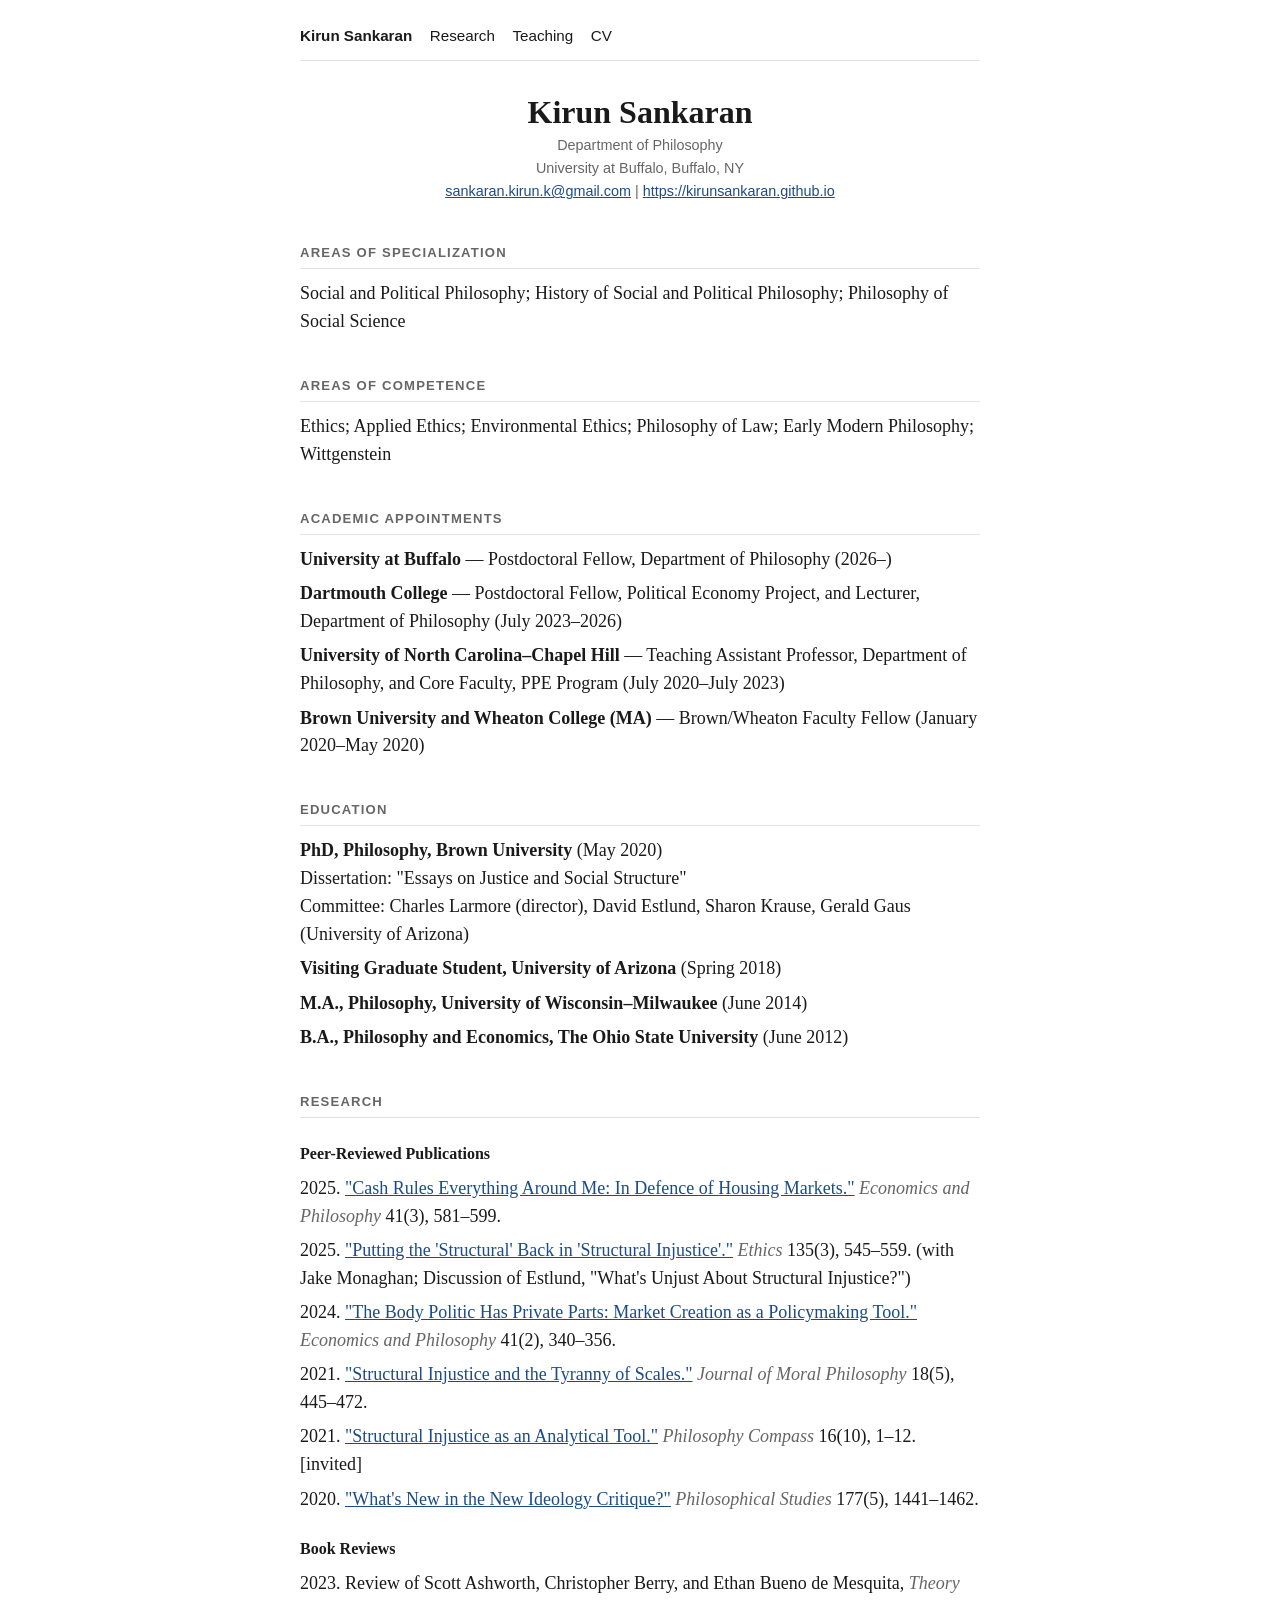
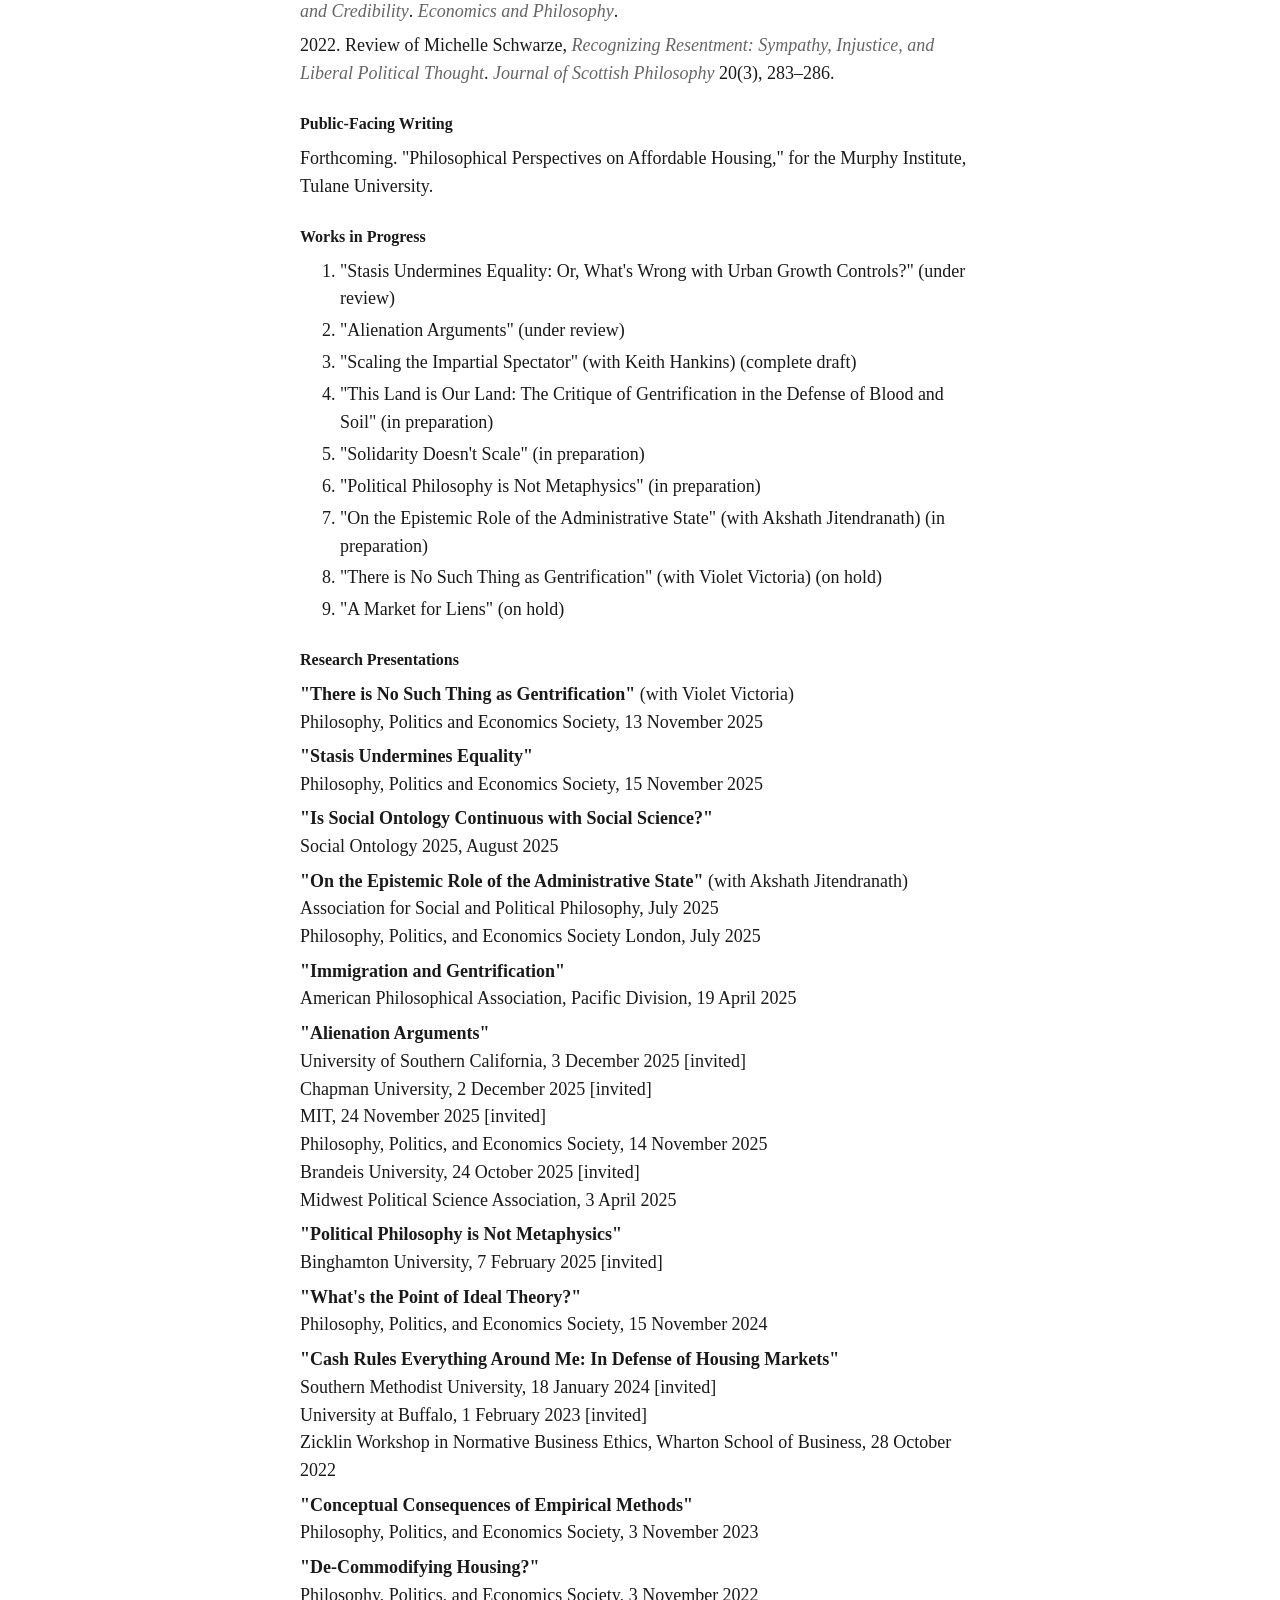
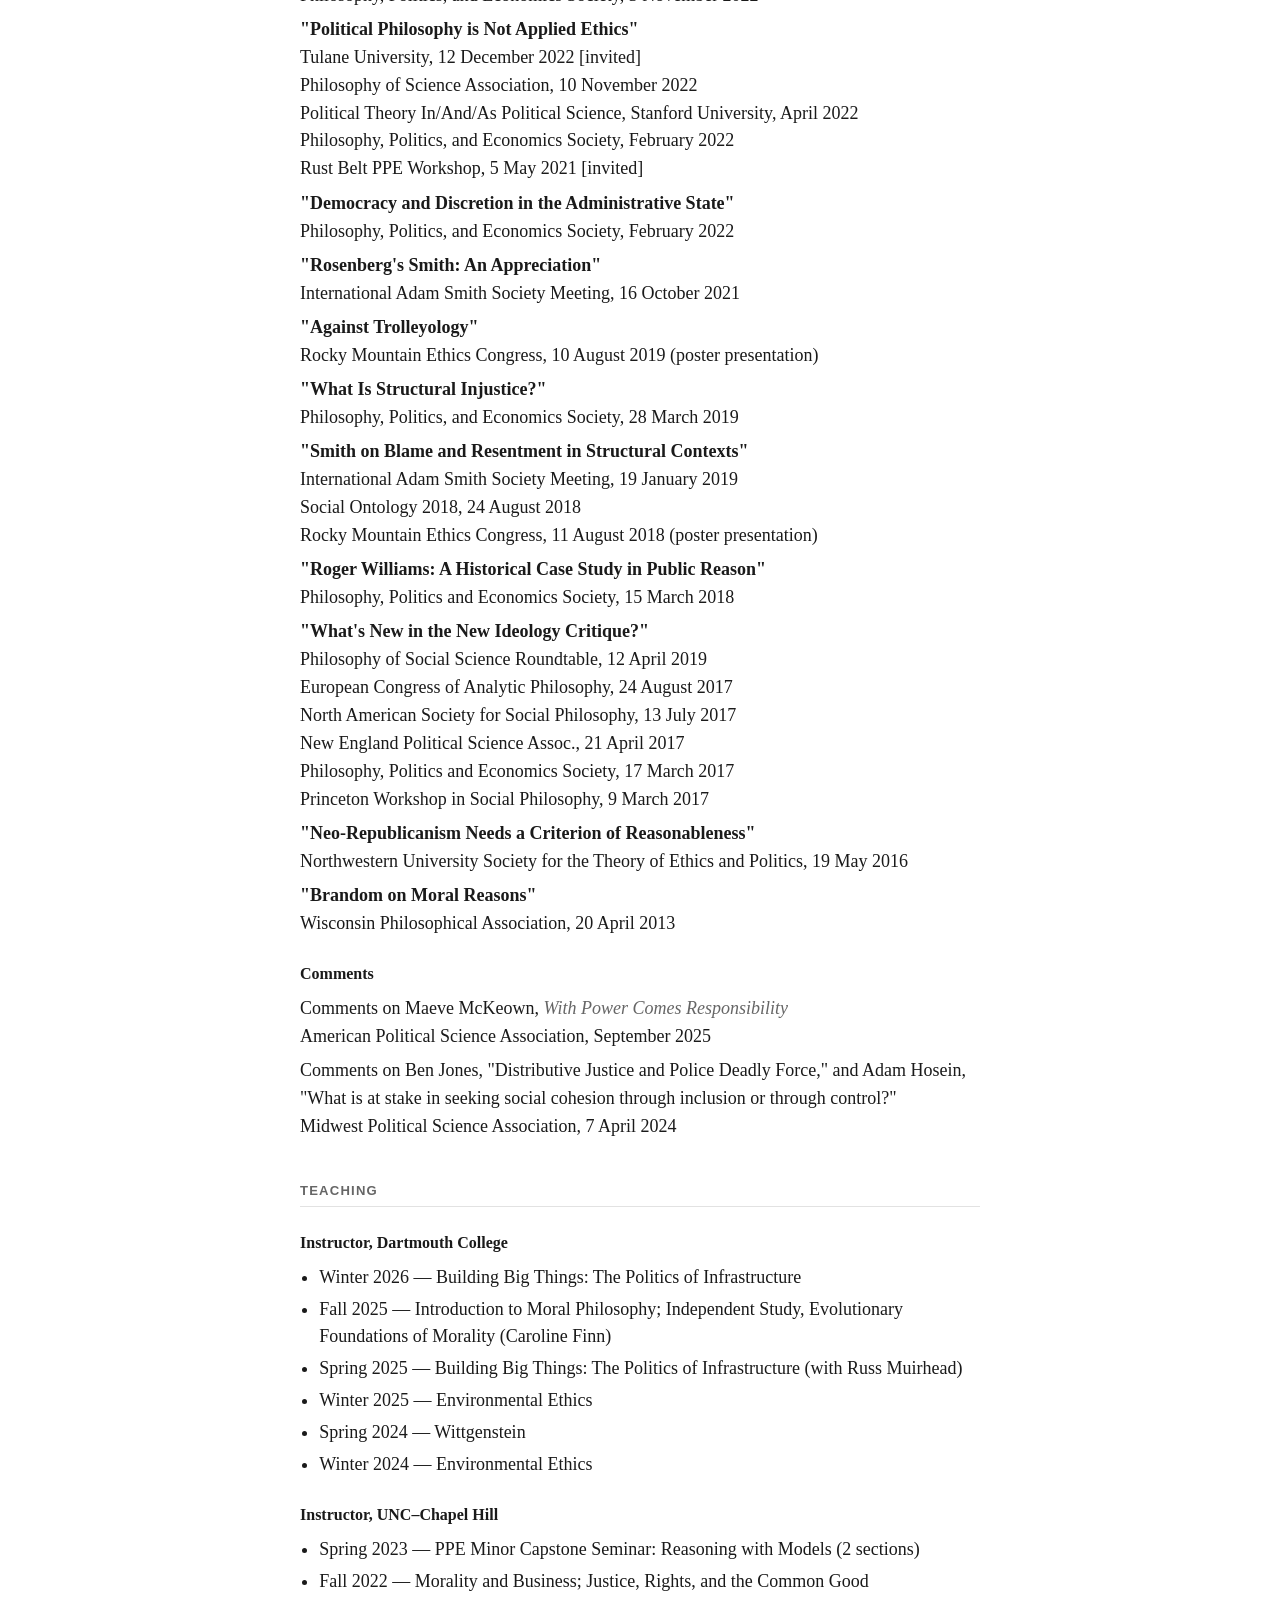
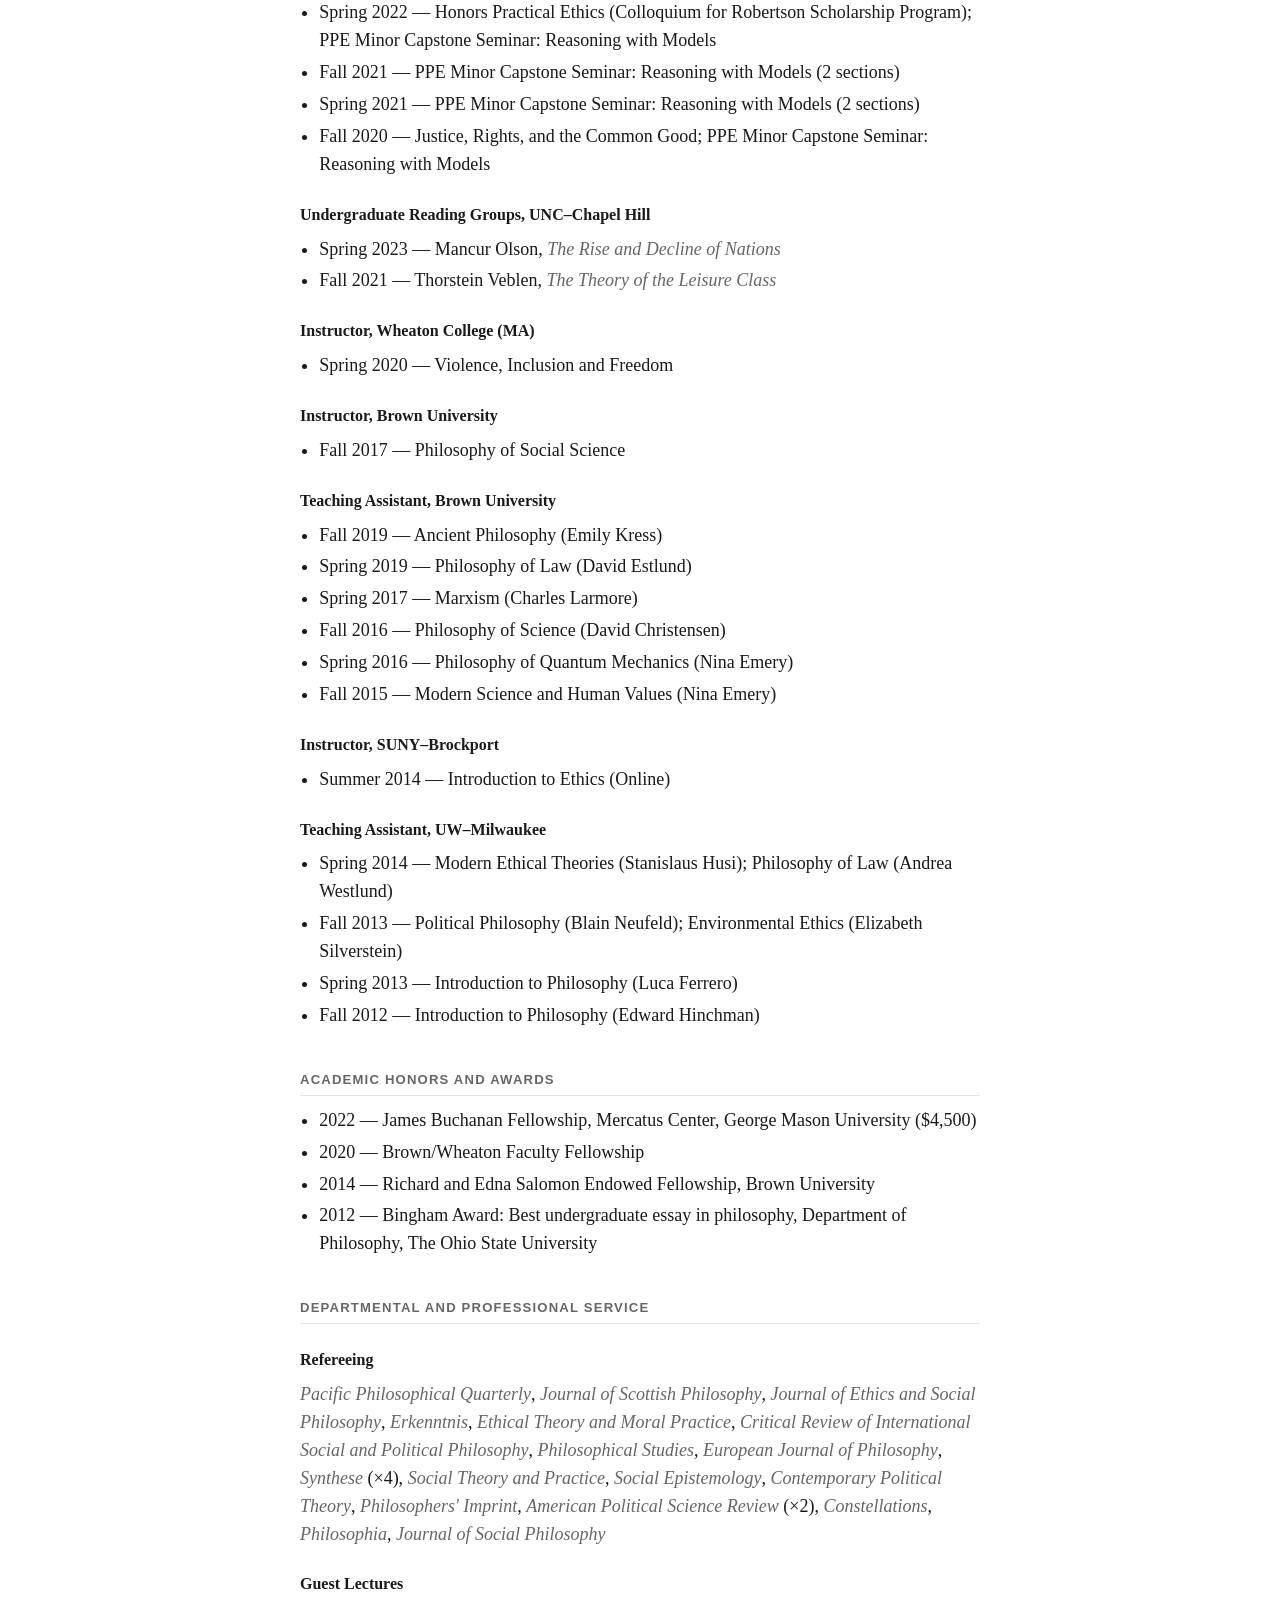
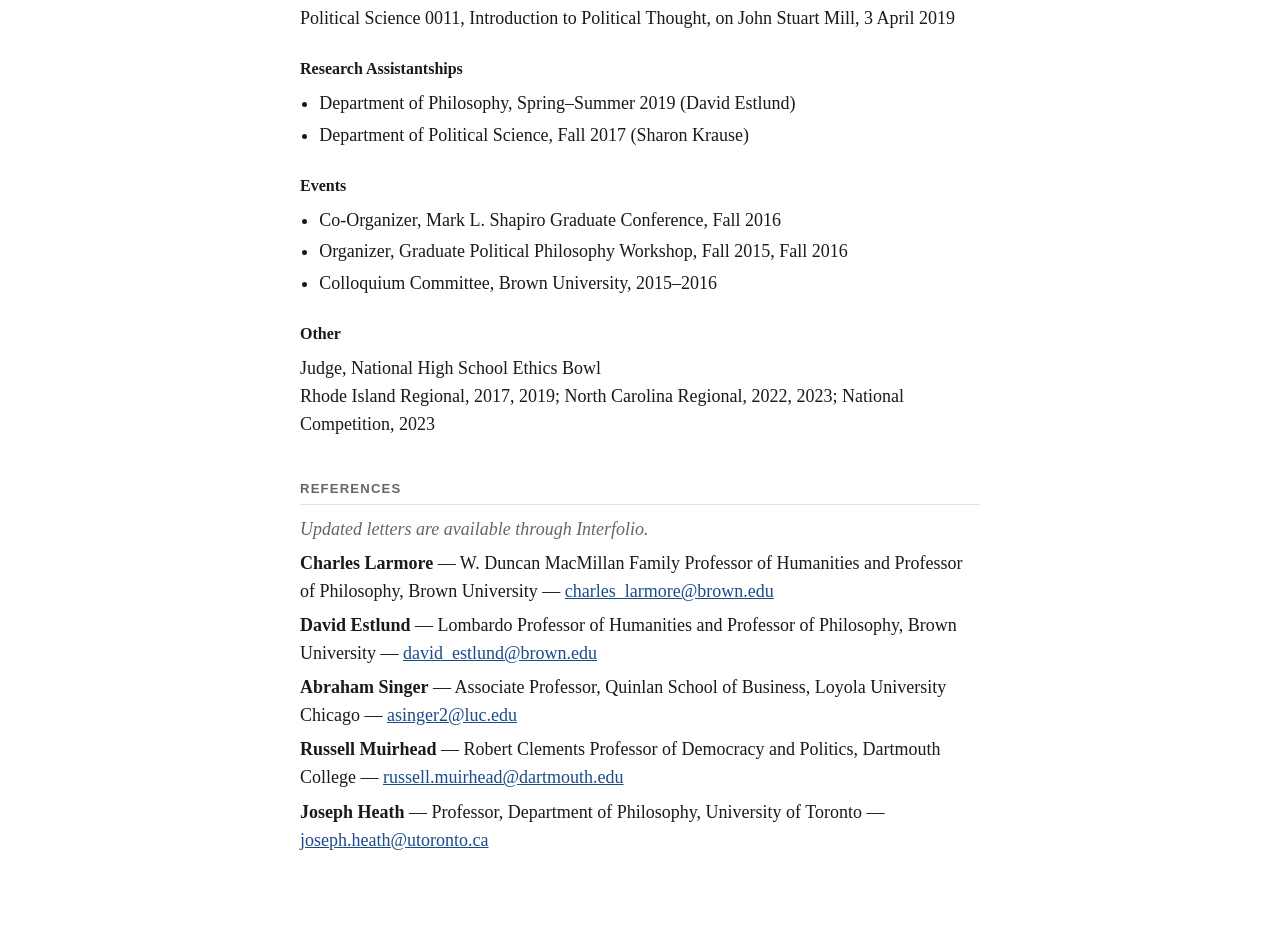
==== cv.html @ a8194369 "Publish site 2026-08-14 21:29" ====
<!DOCTYPE html>
<html xmlns="http://www.w3.org/1999/xhtml">
<head>
  <meta charset="utf-8" />
  <meta name="generator" content="pandoc 3.10" />
  <meta name="viewport" content="width=device-width, initial-scale=1.0, user-scalable=yes" />
  <title>Kirun Sankaran — CV</title>
  <style>
    /* Default styles provided by pandoc.
    ** See https://pandoc.org/MANUAL.html#variables-for-html for config info.
    */
    span.smallcaps{font-variant: small-caps;}
    div.columns{display: flex; gap: 1.5em;}
    div.column{flex: auto;}
    @media screen {
    div.columns{gap: min(4vw, 1.5em);}
    div.column{overflow-x: auto;}
    }
    div.hanging-indent{margin-left: 1.5em; text-indent: -1.5em;}
    /* The extra [class] is a hack that increases specificity enough to
       override a similar rule in reveal.js */
    ul.task-list[class]{list-style: none;}
    ul.task-list li input[type="checkbox"] {
      font-size: inherit;
      width: 0.8em;
      margin: 0 0.8em 0.2em -1.6em;
      vertical-align: middle;
    }
    .display.math{display: block; text-align: center; margin: 0.5rem auto;}
  </style>
  <link rel="stylesheet" href="style.css" />
  <link rel="stylesheet" href="cv.css" />
</head>
<body>
<nav class="site"><a class="home" href="/">Kirun Sankaran</a><a href="/research.html">Research</a><a href="/teaching.html">Teaching</a><a href="/cv.html">CV</a></nav>
<h1 id="kirun-sankaran">Kirun Sankaran</h1>
<p>Department of Philosophy<br />
University at Buffalo, Buffalo, NY<br />
<a
href="mailto:sankaran.kirun.k@gmail.com">sankaran.kirun.k@gmail.com</a>
| <a
href="https://kirunsankaran.github.io">https://kirunsankaran.github.io</a></p>
<h2 id="areas-of-specialization">Areas of Specialization</h2>
<p>Social and Political Philosophy; History of Social and Political
Philosophy; Philosophy of Social Science</p>
<h2 id="areas-of-competence">Areas of Competence</h2>
<p>Ethics; Applied Ethics; Environmental Ethics; Philosophy of Law;
Early Modern Philosophy; Wittgenstein</p>
<h2 id="academic-appointments">Academic Appointments</h2>
<p><strong>University at Buffalo</strong> — Postdoctoral Fellow,
Department of Philosophy (2026–)</p>
<p><strong>Dartmouth College</strong> — Postdoctoral Fellow, Political
Economy Project, and Lecturer, Department of Philosophy (July
2023–2026)</p>
<p><strong>University of North Carolina–Chapel Hill</strong> — Teaching
Assistant Professor, Department of Philosophy, and Core Faculty, PPE
Program (July 2020–July 2023)</p>
<p><strong>Brown University and Wheaton College (MA)</strong> —
Brown/Wheaton Faculty Fellow (January 2020–May 2020)</p>
<h2 id="education">Education</h2>
<p><strong>PhD, Philosophy, Brown University</strong> (May 2020)<br />
Dissertation: "Essays on Justice and Social Structure"<br />
Committee: Charles Larmore (director), David Estlund, Sharon Krause,
Gerald Gaus (University of Arizona)</p>
<p><strong>Visiting Graduate Student, University of Arizona</strong>
(Spring 2018)</p>
<p><strong>M.A., Philosophy, University of Wisconsin–Milwaukee</strong>
(June 2014)</p>
<p><strong>B.A., Philosophy and Economics, The Ohio State
University</strong> (June 2012)</p>
<h2 id="research">Research</h2>
<h3 id="peer-reviewed-publications">Peer-Reviewed Publications</h3>
<p>2025. <a href="https://doi.org/10.1017/S0266267125000057">"Cash Rules
Everything Around Me: In Defence of Housing Markets."</a> <em>Economics
and Philosophy</em> 41(3), 581–599.</p>
<p>2025. <a href="https://doi.org/10.1086/733917">"Putting the
'Structural' Back in 'Structural Injustice'."</a> <em>Ethics</em>
135(3), 545–559. (with Jake Monaghan; Discussion of Estlund, "What's
Unjust About Structural Injustice?")</p>
<p>2024. <a href="https://doi.org/10.1017/S0266267124000282">"The Body
Politic Has Private Parts: Market Creation as a Policymaking Tool."</a>
<em>Economics and Philosophy</em> 41(2), 340–356.</p>
<p>2021. <a href="https://doi.org/10.1163/17455243-20213383">"Structural
Injustice and the Tyranny of Scales."</a> <em>Journal of Moral
Philosophy</em> 18(5), 445–472.</p>
<p>2021. <a href="https://doi.org/10.1111/phc3.12780">"Structural
Injustice as an Analytical Tool."</a> <em>Philosophy Compass</em>
16(10), 1–12. [invited]</p>
<p>2020. <a href="https://doi.org/10.1007/s11098-019-01261-9">"What's
New in the New Ideology Critique?"</a> <em>Philosophical Studies</em>
177(5), 1441–1462.</p>
<h3 id="book-reviews">Book Reviews</h3>
<p>2023. Review of Scott Ashworth, Christopher Berry, and Ethan Bueno de
Mesquita, <em>Theory and Credibility</em>. <em>Economics and
Philosophy</em>.</p>
<p>2022. Review of Michelle Schwarze, <em>Recognizing Resentment:
Sympathy, Injustice, and Liberal Political Thought</em>. <em>Journal of
Scottish Philosophy</em> 20(3), 283–286.</p>
<h3 id="public-facing-writing">Public-Facing Writing</h3>
<p>Forthcoming. "Philosophical Perspectives on Affordable Housing," for
the Murphy Institute, Tulane University.</p>
<h3 id="works-in-progress">Works in Progress</h3>
<ol type="1">
<li>"Stasis Undermines Equality: Or, What's Wrong with Urban Growth
Controls?" (under review)</li>
<li>"Alienation Arguments" (under review)</li>
<li>"Scaling the Impartial Spectator" (with Keith Hankins) (complete
draft)</li>
<li>"This Land is Our Land: The Critique of Gentrification in the
Defense of Blood and Soil" (in preparation)</li>
<li>"Solidarity Doesn't Scale" (in preparation)</li>
<li>"Political Philosophy is Not Metaphysics" (in preparation)</li>
<li>"On the Epistemic Role of the Administrative State" (with Akshath
Jitendranath) (in preparation)</li>
<li>"There is No Such Thing as Gentrification" (with Violet Victoria)
(on hold)</li>
<li>"A Market for Liens" (on hold)</li>
</ol>
<h3 id="research-presentations">Research Presentations</h3>
<p><strong>"There is No Such Thing as Gentrification"</strong> (with
Violet Victoria)<br />
Philosophy, Politics and Economics Society, 13 November 2025</p>
<p><strong>"Stasis Undermines Equality"</strong><br />
Philosophy, Politics and Economics Society, 15 November 2025</p>
<p><strong>"Is Social Ontology Continuous with Social
Science?"</strong><br />
Social Ontology 2025, August 2025</p>
<p><strong>"On the Epistemic Role of the Administrative State"</strong>
(with Akshath Jitendranath)<br />
Association for Social and Political Philosophy, July 2025<br />
Philosophy, Politics, and Economics Society London, July 2025</p>
<p><strong>"Immigration and Gentrification"</strong><br />
American Philosophical Association, Pacific Division, 19 April 2025</p>
<p><strong>"Alienation Arguments"</strong><br />
University of Southern California, 3 December 2025 [invited]<br />
Chapman University, 2 December 2025 [invited]<br />
MIT, 24 November 2025 [invited]<br />
Philosophy, Politics, and Economics Society, 14 November 2025<br />
Brandeis University, 24 October 2025 [invited]<br />
Midwest Political Science Association, 3 April 2025</p>
<p><strong>"Political Philosophy is Not Metaphysics"</strong><br />
Binghamton University, 7 February 2025 [invited]</p>
<p><strong>"What's the Point of Ideal Theory?"</strong><br />
Philosophy, Politics, and Economics Society, 15 November 2024</p>
<p><strong>"Cash Rules Everything Around Me: In Defense of Housing
Markets"</strong><br />
Southern Methodist University, 18 January 2024 [invited]<br />
University at Buffalo, 1 February 2023 [invited]<br />
Zicklin Workshop in Normative Business Ethics, Wharton School of
Business, 28 October 2022</p>
<p><strong>"Conceptual Consequences of Empirical Methods"</strong><br />
Philosophy, Politics, and Economics Society, 3 November 2023</p>
<p><strong>"De-Commodifying Housing?"</strong><br />
Philosophy, Politics, and Economics Society, 3 November 2022</p>
<p><strong>"Political Philosophy is Not Applied Ethics"</strong><br />
Tulane University, 12 December 2022 [invited]<br />
Philosophy of Science Association, 10 November 2022<br />
Political Theory In/And/As Political Science, Stanford University, April
2022<br />
Philosophy, Politics, and Economics Society, February 2022<br />
Rust Belt PPE Workshop, 5 May 2021 [invited]</p>
<p><strong>"Democracy and Discretion in the Administrative
State"</strong><br />
Philosophy, Politics, and Economics Society, February 2022</p>
<p><strong>"Rosenberg's Smith: An Appreciation"</strong><br />
International Adam Smith Society Meeting, 16 October 2021</p>
<p><strong>"Against Trolleyology"</strong><br />
Rocky Mountain Ethics Congress, 10 August 2019 (poster presentation)</p>
<p><strong>"What Is Structural Injustice?"</strong><br />
Philosophy, Politics, and Economics Society, 28 March 2019</p>
<p><strong>"Smith on Blame and Resentment in Structural
Contexts"</strong><br />
International Adam Smith Society Meeting, 19 January 2019<br />
Social Ontology 2018, 24 August 2018<br />
Rocky Mountain Ethics Congress, 11 August 2018 (poster presentation)</p>
<p><strong>"Roger Williams: A Historical Case Study in Public
Reason"</strong><br />
Philosophy, Politics and Economics Society, 15 March 2018</p>
<p><strong>"What's New in the New Ideology Critique?"</strong><br />
Philosophy of Social Science Roundtable, 12 April 2019<br />
European Congress of Analytic Philosophy, 24 August 2017<br />
North American Society for Social Philosophy, 13 July 2017<br />
New England Political Science Assoc., 21 April 2017<br />
Philosophy, Politics and Economics Society, 17 March 2017<br />
Princeton Workshop in Social Philosophy, 9 March 2017</p>
<p><strong>"Neo-Republicanism Needs a Criterion of
Reasonableness"</strong><br />
Northwestern University Society for the Theory of Ethics and Politics,
19 May 2016</p>
<p><strong>"Brandom on Moral Reasons"</strong><br />
Wisconsin Philosophical Association, 20 April 2013</p>
<h3 id="comments">Comments</h3>
<p>Comments on Maeve McKeown, <em>With Power Comes
Responsibility</em><br />
American Political Science Association, September 2025</p>
<p>Comments on Ben Jones, "Distributive Justice and Police Deadly
Force," and Adam Hosein, "What is at stake in seeking social cohesion
through inclusion or through control?"<br />
Midwest Political Science Association, 7 April 2024</p>
<h2 id="teaching">Teaching</h2>
<h3 id="instructor-dartmouth-college">Instructor, Dartmouth College</h3>
<ul>
<li>Winter 2026 — Building Big Things: The Politics of
Infrastructure</li>
<li>Fall 2025 — Introduction to Moral Philosophy; Independent Study,
Evolutionary Foundations of Morality (Caroline Finn)</li>
<li>Spring 2025 — Building Big Things: The Politics of Infrastructure
(with Russ Muirhead)</li>
<li>Winter 2025 — Environmental Ethics</li>
<li>Spring 2024 — Wittgenstein</li>
<li>Winter 2024 — Environmental Ethics</li>
</ul>
<h3 id="instructor-uncchapel-hill">Instructor, UNC–Chapel Hill</h3>
<ul>
<li>Spring 2023 — PPE Minor Capstone Seminar: Reasoning with Models (2
sections)</li>
<li>Fall 2022 — Morality and Business; Justice, Rights, and the Common
Good</li>
<li>Spring 2022 — Honors Practical Ethics (Colloquium for Robertson
Scholarship Program); PPE Minor Capstone Seminar: Reasoning with
Models</li>
<li>Fall 2021 — PPE Minor Capstone Seminar: Reasoning with Models (2
sections)</li>
<li>Spring 2021 — PPE Minor Capstone Seminar: Reasoning with Models (2
sections)</li>
<li>Fall 2020 — Justice, Rights, and the Common Good; PPE Minor Capstone
Seminar: Reasoning with Models</li>
</ul>
<h3 id="undergraduate-reading-groups-uncchapel-hill">Undergraduate
Reading Groups, UNC–Chapel Hill</h3>
<ul>
<li>Spring 2023 — Mancur Olson, <em>The Rise and Decline of
Nations</em></li>
<li>Fall 2021 — Thorstein Veblen, <em>The Theory of the Leisure
Class</em></li>
</ul>
<h3 id="instructor-wheaton-college-ma">Instructor, Wheaton College
(MA)</h3>
<ul>
<li>Spring 2020 — Violence, Inclusion and Freedom</li>
</ul>
<h3 id="instructor-brown-university">Instructor, Brown University</h3>
<ul>
<li>Fall 2017 — Philosophy of Social Science</li>
</ul>
<h3 id="teaching-assistant-brown-university">Teaching Assistant, Brown
University</h3>
<ul>
<li>Fall 2019 — Ancient Philosophy (Emily Kress)</li>
<li>Spring 2019 — Philosophy of Law (David Estlund)</li>
<li>Spring 2017 — Marxism (Charles Larmore)</li>
<li>Fall 2016 — Philosophy of Science (David Christensen)</li>
<li>Spring 2016 — Philosophy of Quantum Mechanics (Nina Emery)</li>
<li>Fall 2015 — Modern Science and Human Values (Nina Emery)</li>
</ul>
<h3 id="instructor-sunybrockport">Instructor, SUNY–Brockport</h3>
<ul>
<li>Summer 2014 — Introduction to Ethics (Online)</li>
</ul>
<h3 id="teaching-assistant-uwmilwaukee">Teaching Assistant,
UW–Milwaukee</h3>
<ul>
<li>Spring 2014 — Modern Ethical Theories (Stanislaus Husi); Philosophy
of Law (Andrea Westlund)</li>
<li>Fall 2013 — Political Philosophy (Blain Neufeld); Environmental
Ethics (Elizabeth Silverstein)</li>
<li>Spring 2013 — Introduction to Philosophy (Luca Ferrero)</li>
<li>Fall 2012 — Introduction to Philosophy (Edward Hinchman)</li>
</ul>
<h2 id="academic-honors-and-awards">Academic Honors and Awards</h2>
<ul>
<li>2022 — James Buchanan Fellowship, Mercatus Center, George Mason
University ($4,500)</li>
<li>2020 — Brown/Wheaton Faculty Fellowship</li>
<li>2014 — Richard and Edna Salomon Endowed Fellowship, Brown
University</li>
<li>2012 — Bingham Award: Best undergraduate essay in philosophy,
Department of Philosophy, The Ohio State University</li>
</ul>
<h2 id="departmental-and-professional-service">Departmental and
Professional Service</h2>
<h3 id="refereeing">Refereeing</h3>
<p><em>Pacific Philosophical Quarterly</em>, <em>Journal of Scottish
Philosophy</em>, <em>Journal of Ethics and Social Philosophy</em>,
<em>Erkenntnis</em>, <em>Ethical Theory and Moral Practice</em>,
<em>Critical Review of International Social and Political
Philosophy</em>, <em>Philosophical Studies</em>, <em>European Journal of
Philosophy</em>, <em>Synthese</em> (×4), <em>Social Theory and
Practice</em>, <em>Social Epistemology</em>, <em>Contemporary Political
Theory</em>, <em>Philosophers' Imprint</em>, <em>American Political
Science Review</em> (×2), <em>Constellations</em>, <em>Philosophia</em>,
<em>Journal of Social Philosophy</em></p>
<h3 id="guest-lectures">Guest Lectures</h3>
<p>Political Science 0011, Introduction to Political Thought, on John
Stuart Mill, 3 April 2019</p>
<h3 id="research-assistantships">Research Assistantships</h3>
<ul>
<li>Department of Philosophy, Spring–Summer 2019 (David Estlund)</li>
<li>Department of Political Science, Fall 2017 (Sharon Krause)</li>
</ul>
<h3 id="events">Events</h3>
<ul>
<li>Co-Organizer, Mark L. Shapiro Graduate Conference, Fall 2016</li>
<li>Organizer, Graduate Political Philosophy Workshop, Fall 2015, Fall
2016</li>
<li>Colloquium Committee, Brown University, 2015–2016</li>
</ul>
<h3 id="other">Other</h3>
<p>Judge, National High School Ethics Bowl<br />
Rhode Island Regional, 2017, 2019; North Carolina Regional, 2022, 2023;
National Competition, 2023</p>
<h2 id="references">References</h2>
<p><em>Updated letters are available through Interfolio.</em></p>
<p><strong>Charles Larmore</strong> — W. Duncan MacMillan Family
Professor of Humanities and Professor of Philosophy, Brown University —
<a
href="mailto:charles_larmore@brown.edu">charles_larmore@brown.edu</a></p>
<p><strong>David Estlund</strong> — Lombardo Professor of Humanities and
Professor of Philosophy, Brown University — <a
href="mailto:david_estlund@brown.edu">david_estlund@brown.edu</a></p>
<p><strong>Abraham Singer</strong> — Associate Professor, Quinlan School
of Business, Loyola University Chicago — <a
href="mailto:asinger2@luc.edu">asinger2@luc.edu</a></p>
<p><strong>Russell Muirhead</strong> — Robert Clements Professor of
Democracy and Politics, Dartmouth College — <a
href="mailto:russell.muirhead@dartmouth.edu">russell.muirhead@dartmouth.edu</a></p>
<p><strong>Joseph Heath</strong> — Professor, Department of Philosophy,
University of Toronto — <a
href="mailto:joseph.heath@utoronto.ca">joseph.heath@utoronto.ca</a></p>
</body>
</html>
---- style.css ----
:root { --ink:#1a1a1a; --muted:#666; --link:#1a4c8b; --rule:#e2e2e2; }
* { box-sizing: border-box; }
body {
  font-family: Georgia, 'Iowan Old Style', 'Palatino Linotype', serif;
  color: var(--ink); line-height: 1.55; font-size: 18px;
  max-width: 720px; margin: 0 auto; padding: 1.5rem 1.25rem 4rem;
  -webkit-text-size-adjust: 100%;
}
nav.site {
  display: flex; flex-wrap: wrap; gap: 1.1rem;
  padding-bottom: .75rem; margin-bottom: 2rem;
  border-bottom: 1px solid var(--rule);
  font-family: -apple-system, Helvetica, Arial, sans-serif; font-size: .95rem;
}
nav.site a { color: var(--ink); text-decoration: none; }
nav.site a:hover { color: var(--link); text-decoration: underline; }
nav.site .home { font-weight: 700; }
a { color: var(--link); }
h1 { font-size: 1.8rem; line-height: 1.2; margin: .2rem 0 1rem; }
h2 { font-size: 1.3rem; margin-top: 2.2rem; border-bottom: 1px solid var(--rule); padding-bottom: .25rem; }
h3 { font-size: 1.08rem; color: var(--muted); margin-top: 1.6rem; }
details { margin: .5rem 0 1rem; }
summary { cursor: pointer; }
summary strong { font-weight: 700; }
details > *:not(summary) { margin-left: 1.1rem; color: #333; }
em { color: var(--muted); }
ul { padding-left: 1.2rem; }
li { margin: .3rem 0; }
hr { border: none; border-top: 1px solid var(--rule); margin: 2rem 0; }
@media (max-width: 480px) { body { font-size: 17px; } }
---- cv.css ----
/* CV page only — layered on top of style.css */

h1 {                     /* name */
  text-align: center;
  font-size: 2rem;
  margin: .4rem 0 .2rem;
}

h1 + p {                 /* the contact block right under the name */
  text-align: center;
  color: var(--muted);
  font-family: -apple-system, Helvetica, Arial, sans-serif;
  font-size: .9rem;
  line-height: 1.6;
  margin: 0 0 2.4rem;
}

h2 {                     /* section headers: understated academic caps */
  font-size: .82rem;
  text-transform: uppercase;
  letter-spacing: .09em;
  color: var(--muted);
  font-family: -apple-system, Helvetica, Arial, sans-serif;
  border-bottom: 1px solid var(--rule);
  padding-bottom: .3rem;
  margin-top: 2.5rem;
}

h3 {                     /* subsection headers, e.g. Peer-Reviewed Publications */
  font-size: 1rem;
  color: var(--ink);
  font-weight: 700;
  margin: 1.5rem 0 .5rem;
}

/* tighter, CV-appropriate rhythm */
p { margin: .4rem 0; }
ol, ul { margin: .4rem 0; }
li { margin: .25rem 0; }

/* hanging indent so publication/entry lines that wrap stay aligned */
h3 + p, ol li, ul li { }
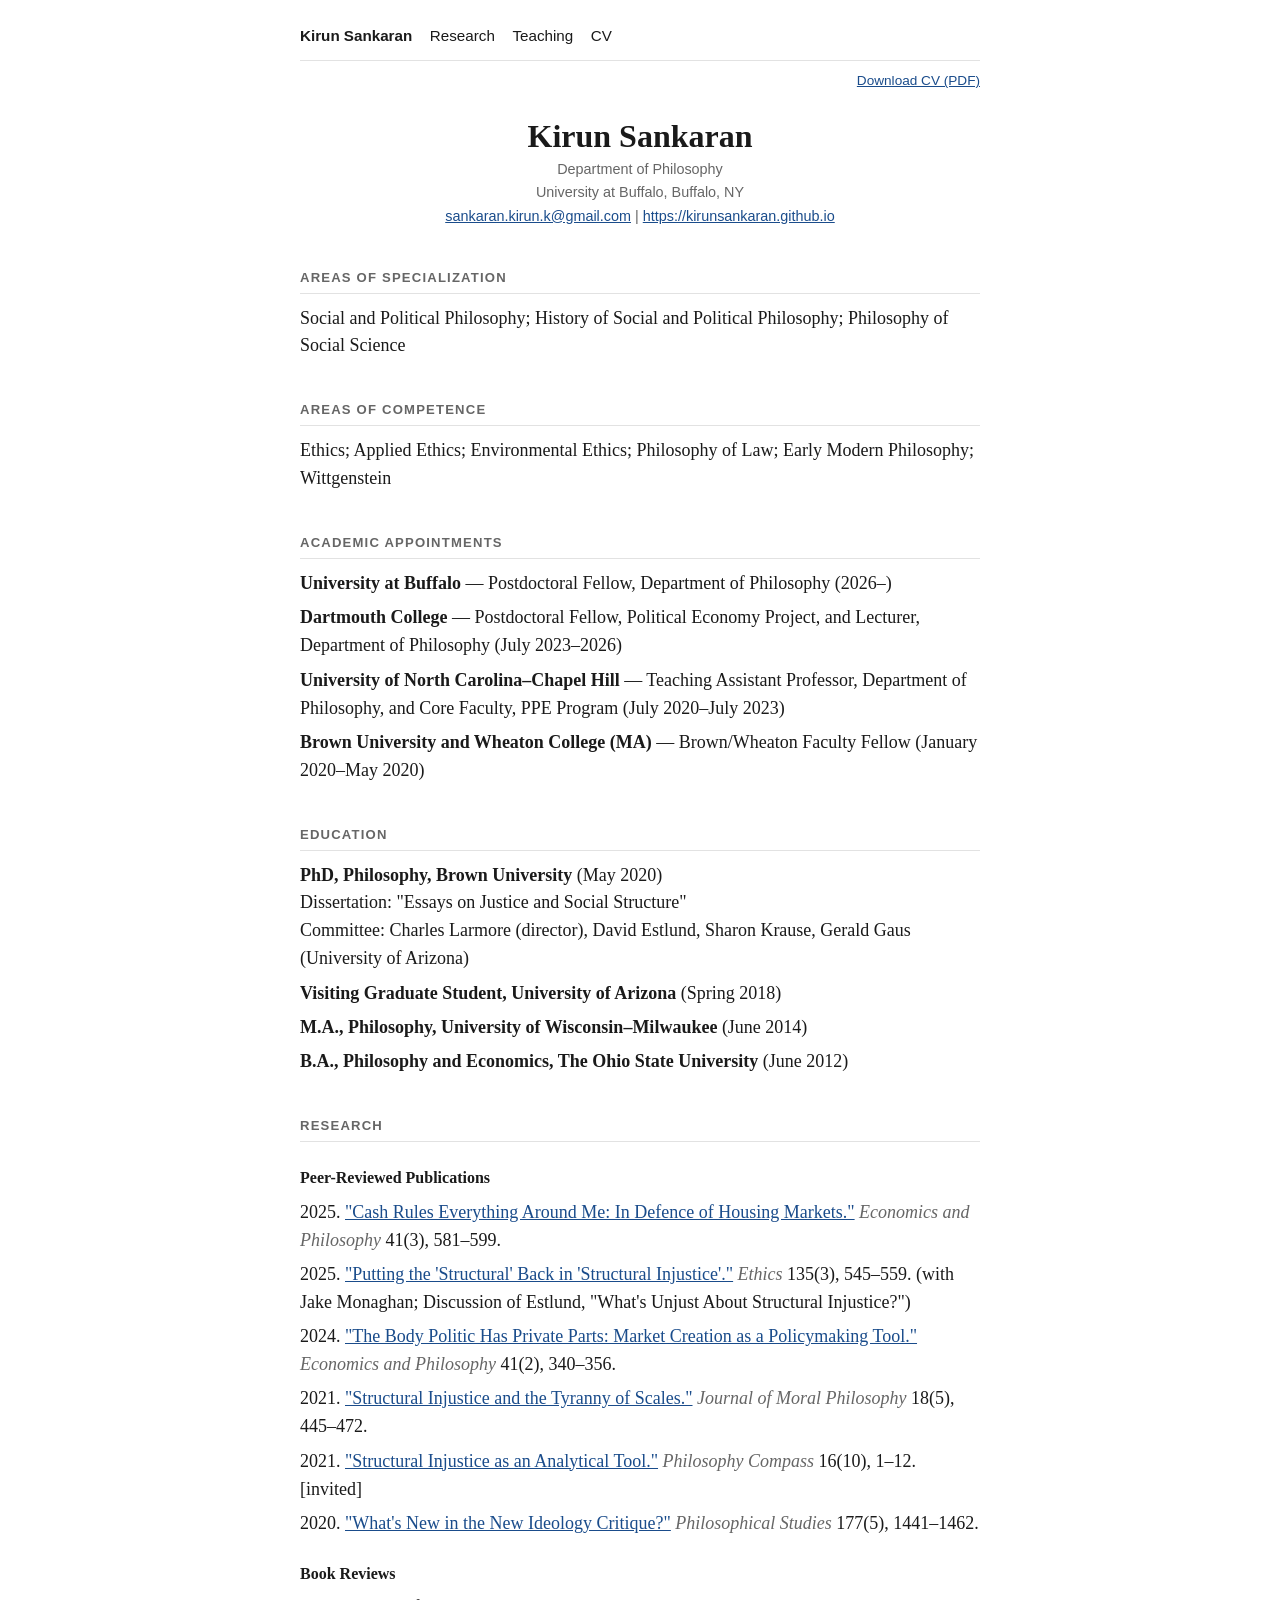
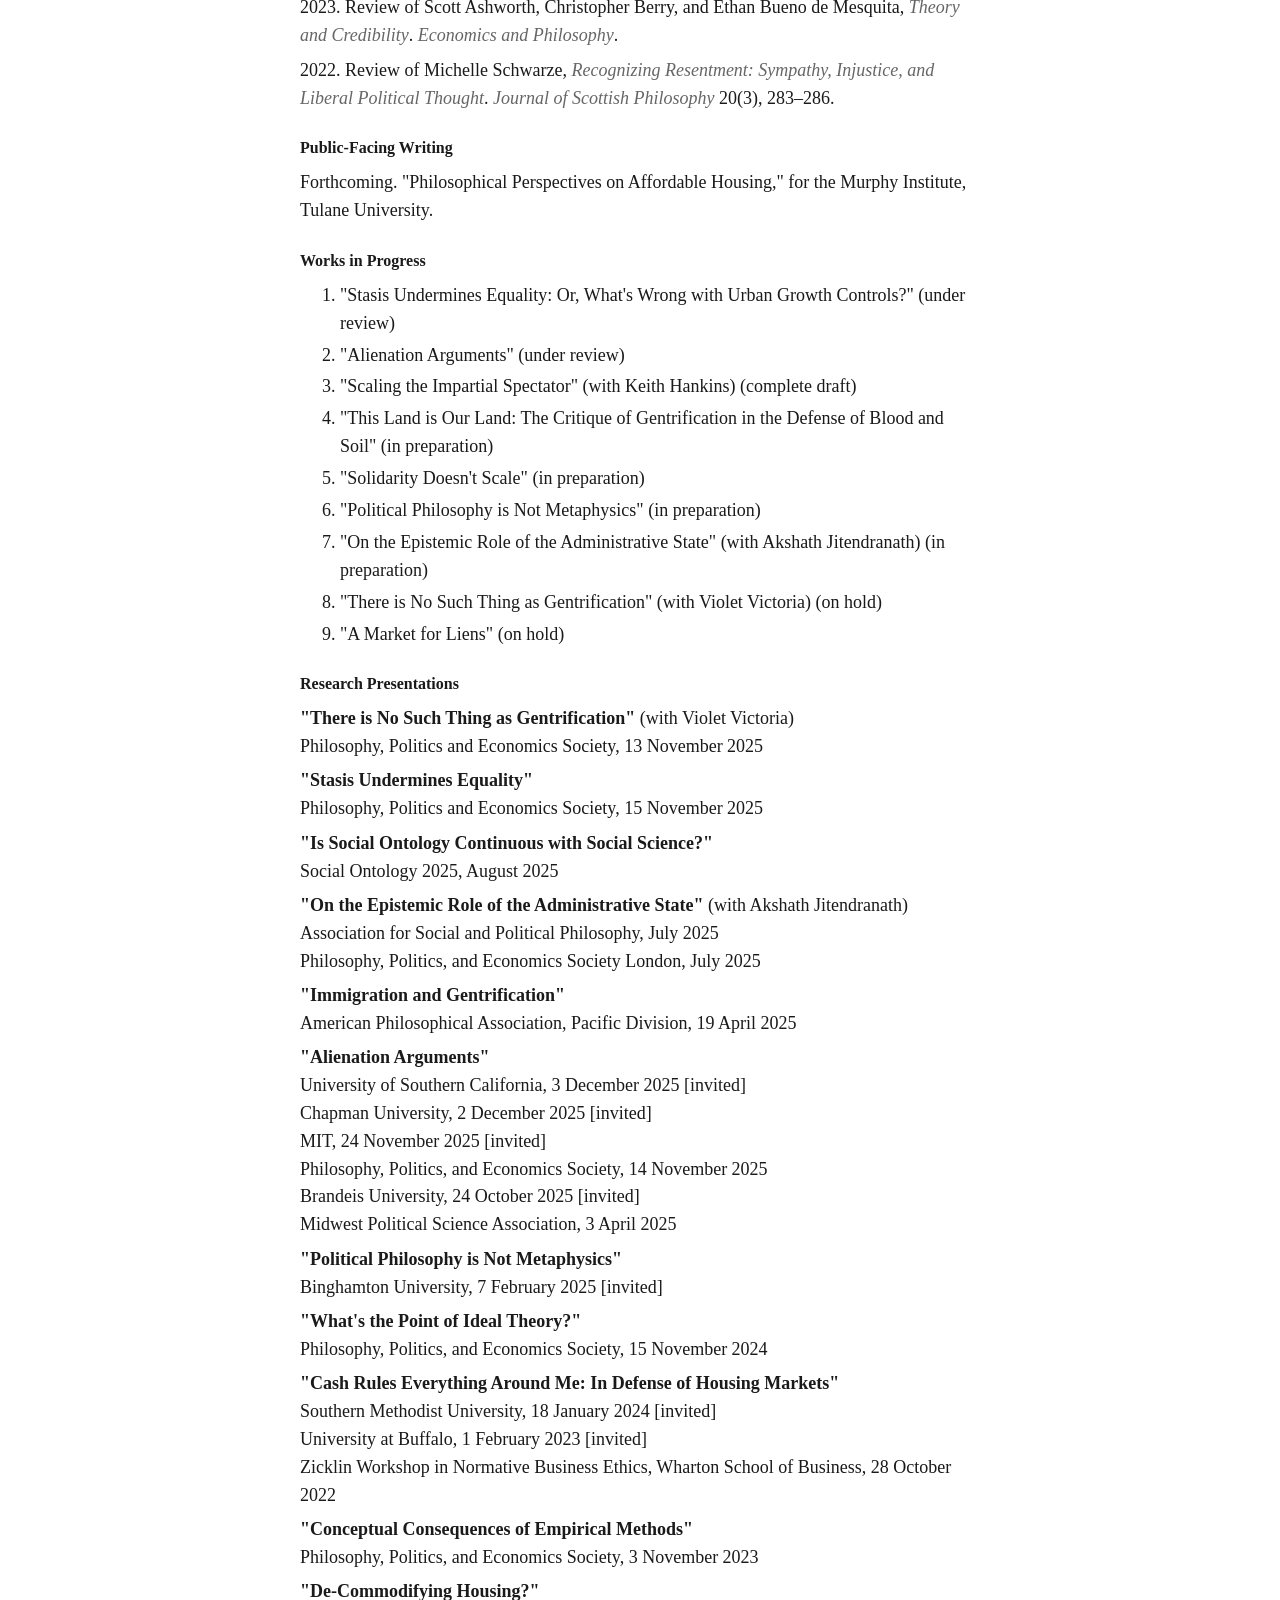
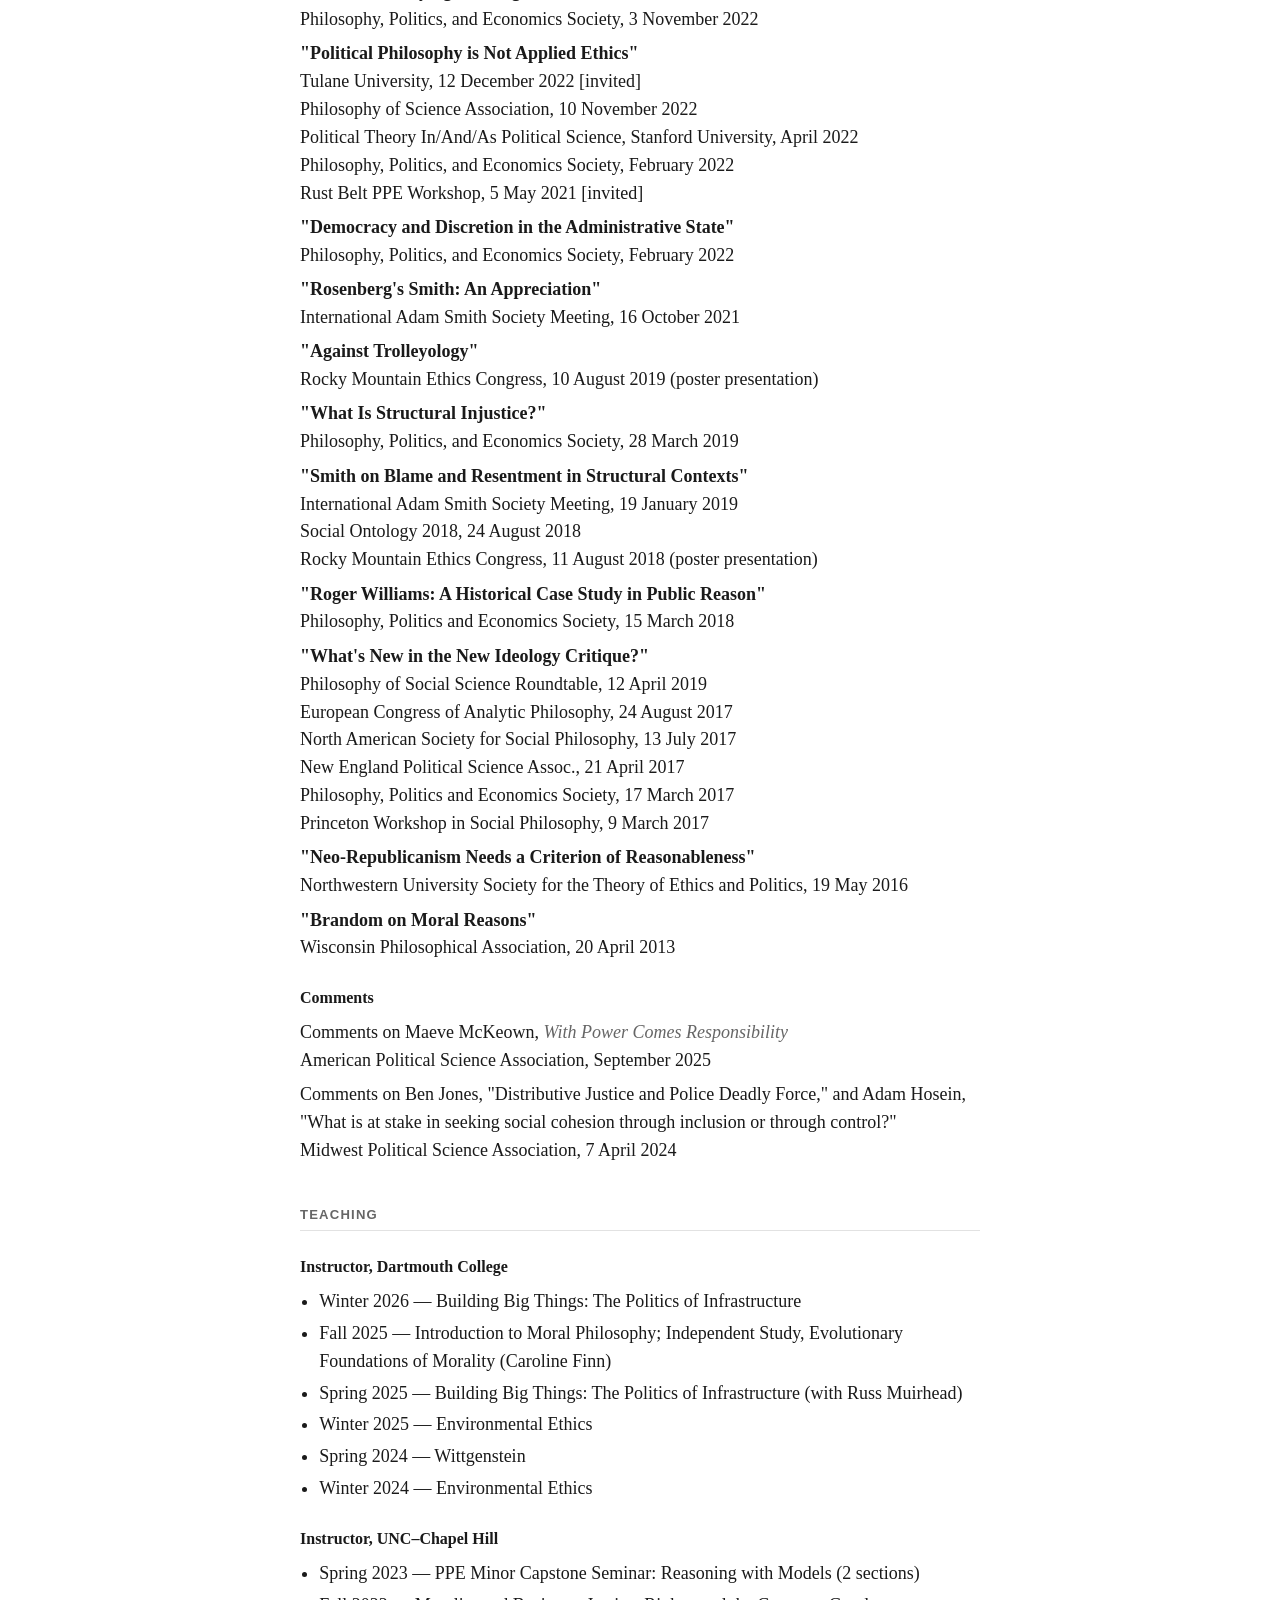
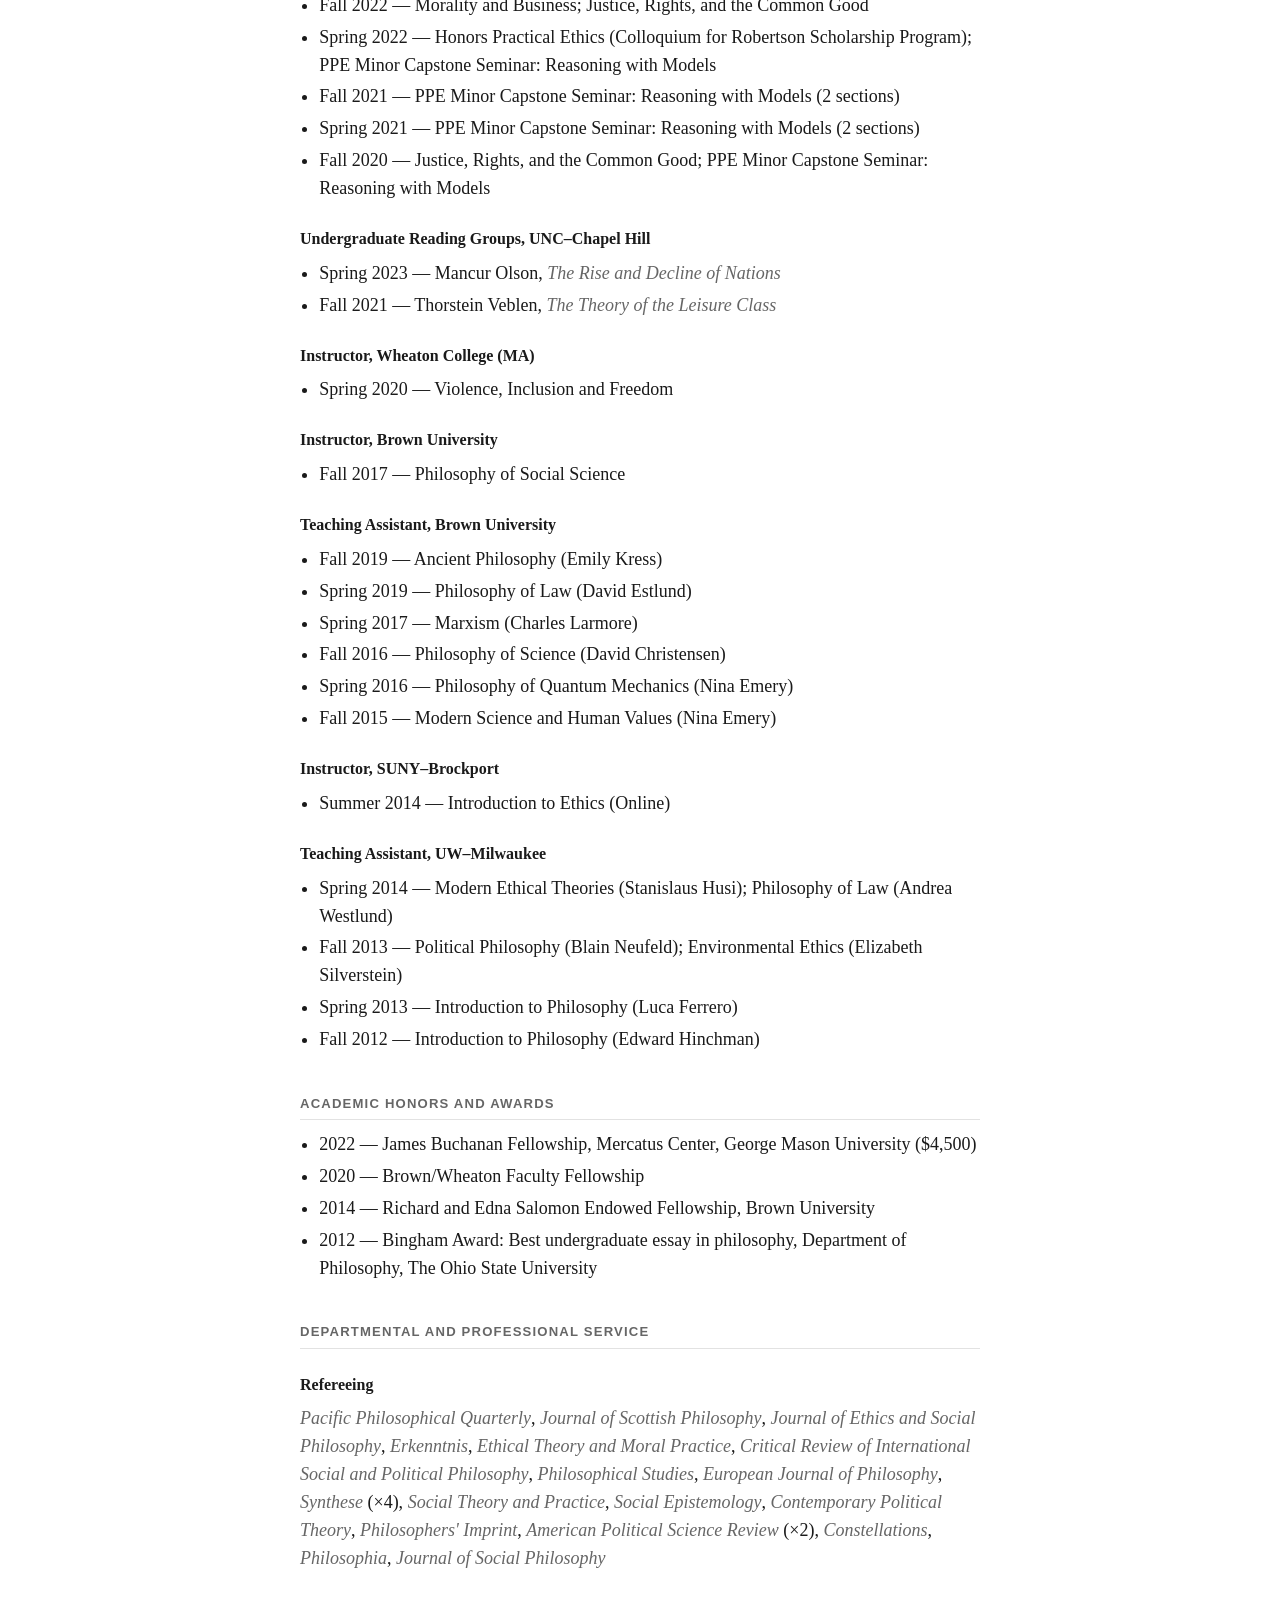
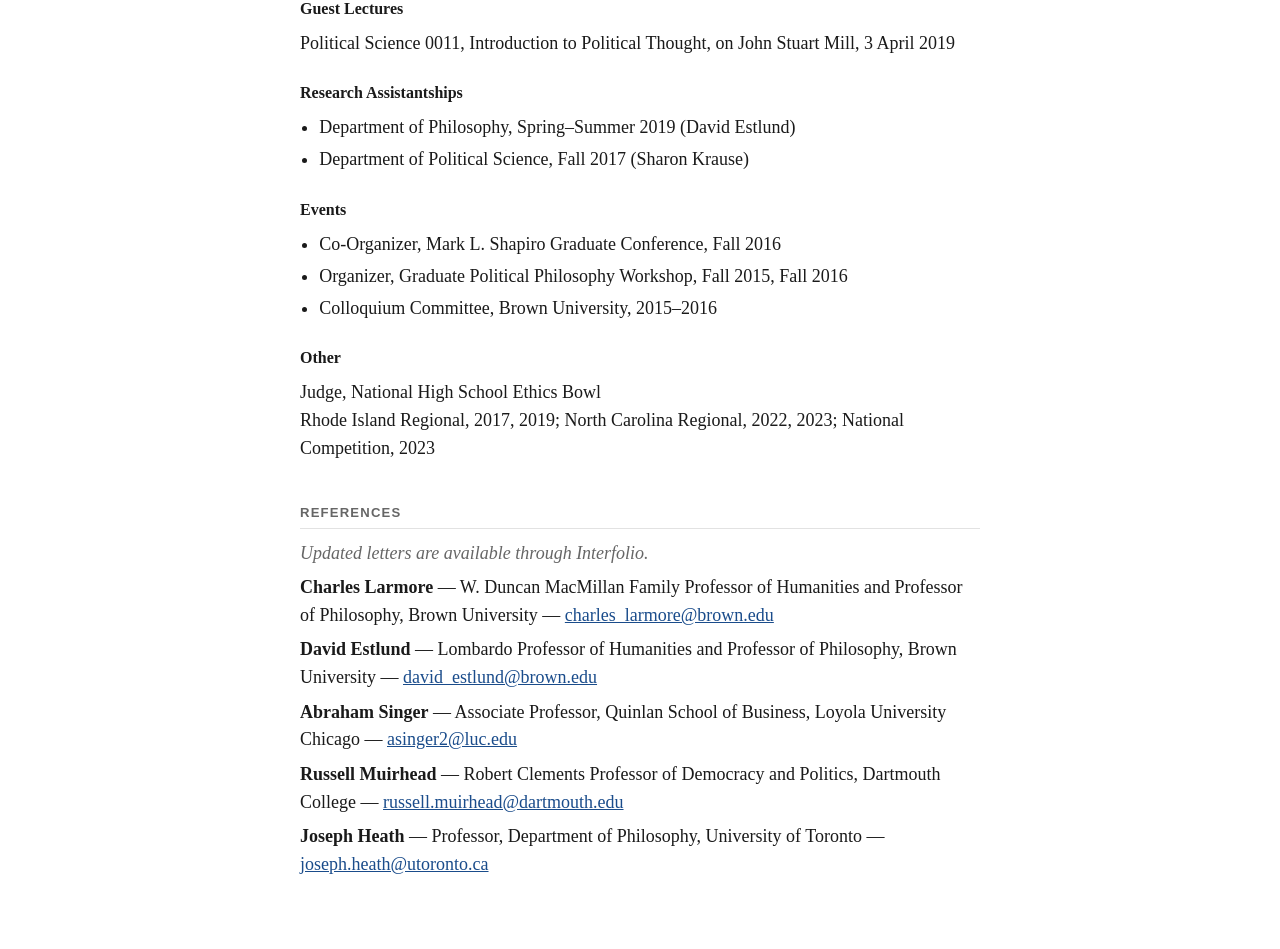
==== commit 604edb72: "Publish site 2026-08-15 15:51" ====
--- a/cv.html
+++ b/cv.html
@@ -32,7 +32,7 @@
   <link rel="stylesheet" href="cv.css" />
 </head>
 <body>
-<nav class="site"><a class="home" href="/">Kirun Sankaran</a><a href="/research.html">Research</a><a href="/teaching.html">Teaching</a><a href="/cv.html">CV</a></nav>
+<nav class="site"><a class="home" href="/">Kirun Sankaran</a><a href="/research.html">Research</a><a href="/teaching.html">Teaching</a><a href="/cv.html">CV</a></nav><p class="cv-download"><a href="/cv.pdf">Download CV (PDF)</a></p>
 <h1 id="kirun-sankaran">Kirun Sankaran</h1>
 <p>Department of Philosophy<br />
 University at Buffalo, Buffalo, NY<br />
--- a/cv.css
+++ b/cv.css
@@ -38,5 +38,10 @@
 ol, ul { margin: .4rem 0; }
 li { margin: .25rem 0; }
 
-/* hanging indent so publication/entry lines that wrap stay aligned */
-h3 + p, ol li, ul li { }
+/* "Download CV (PDF)" link under the nav */
+.cv-download {
+  text-align: right;
+  font-family: -apple-system, Helvetica, Arial, sans-serif;
+  font-size: .85rem;
+  margin: -1.4rem 0 1.6rem;
+}
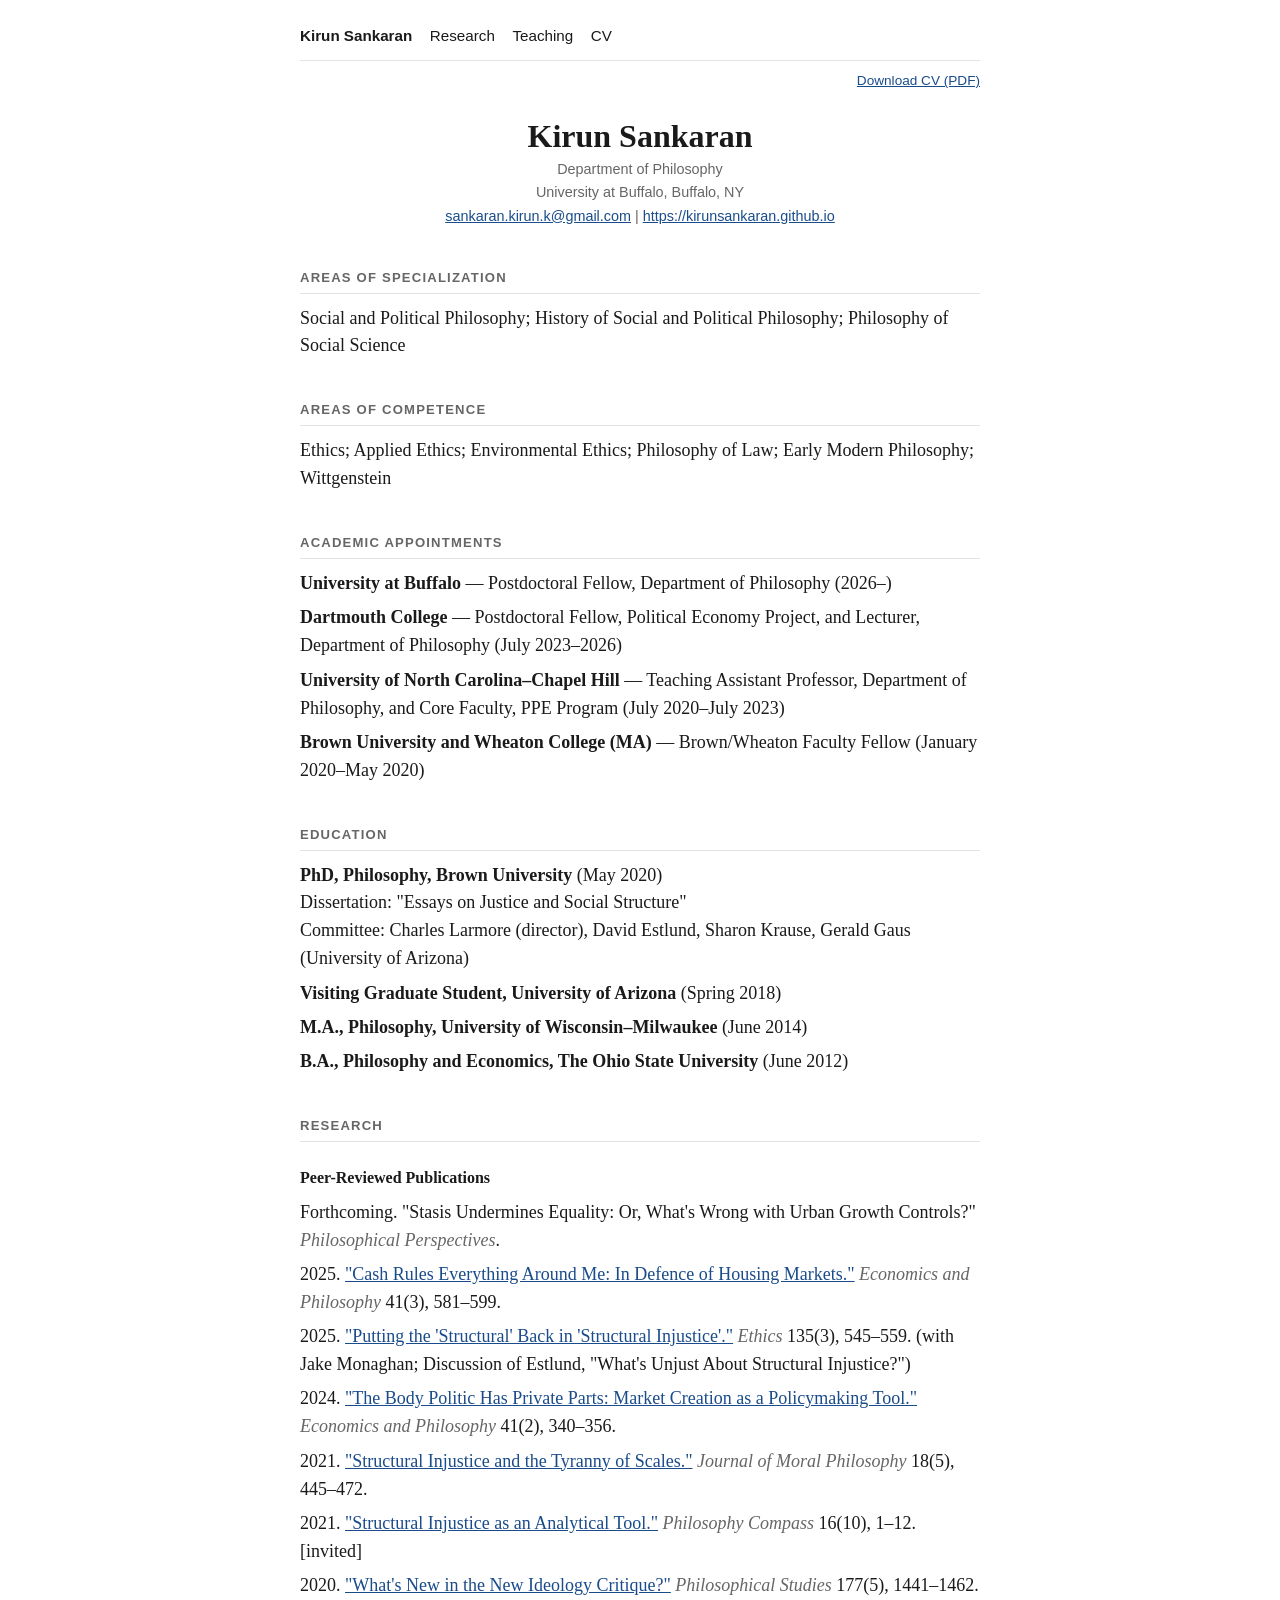
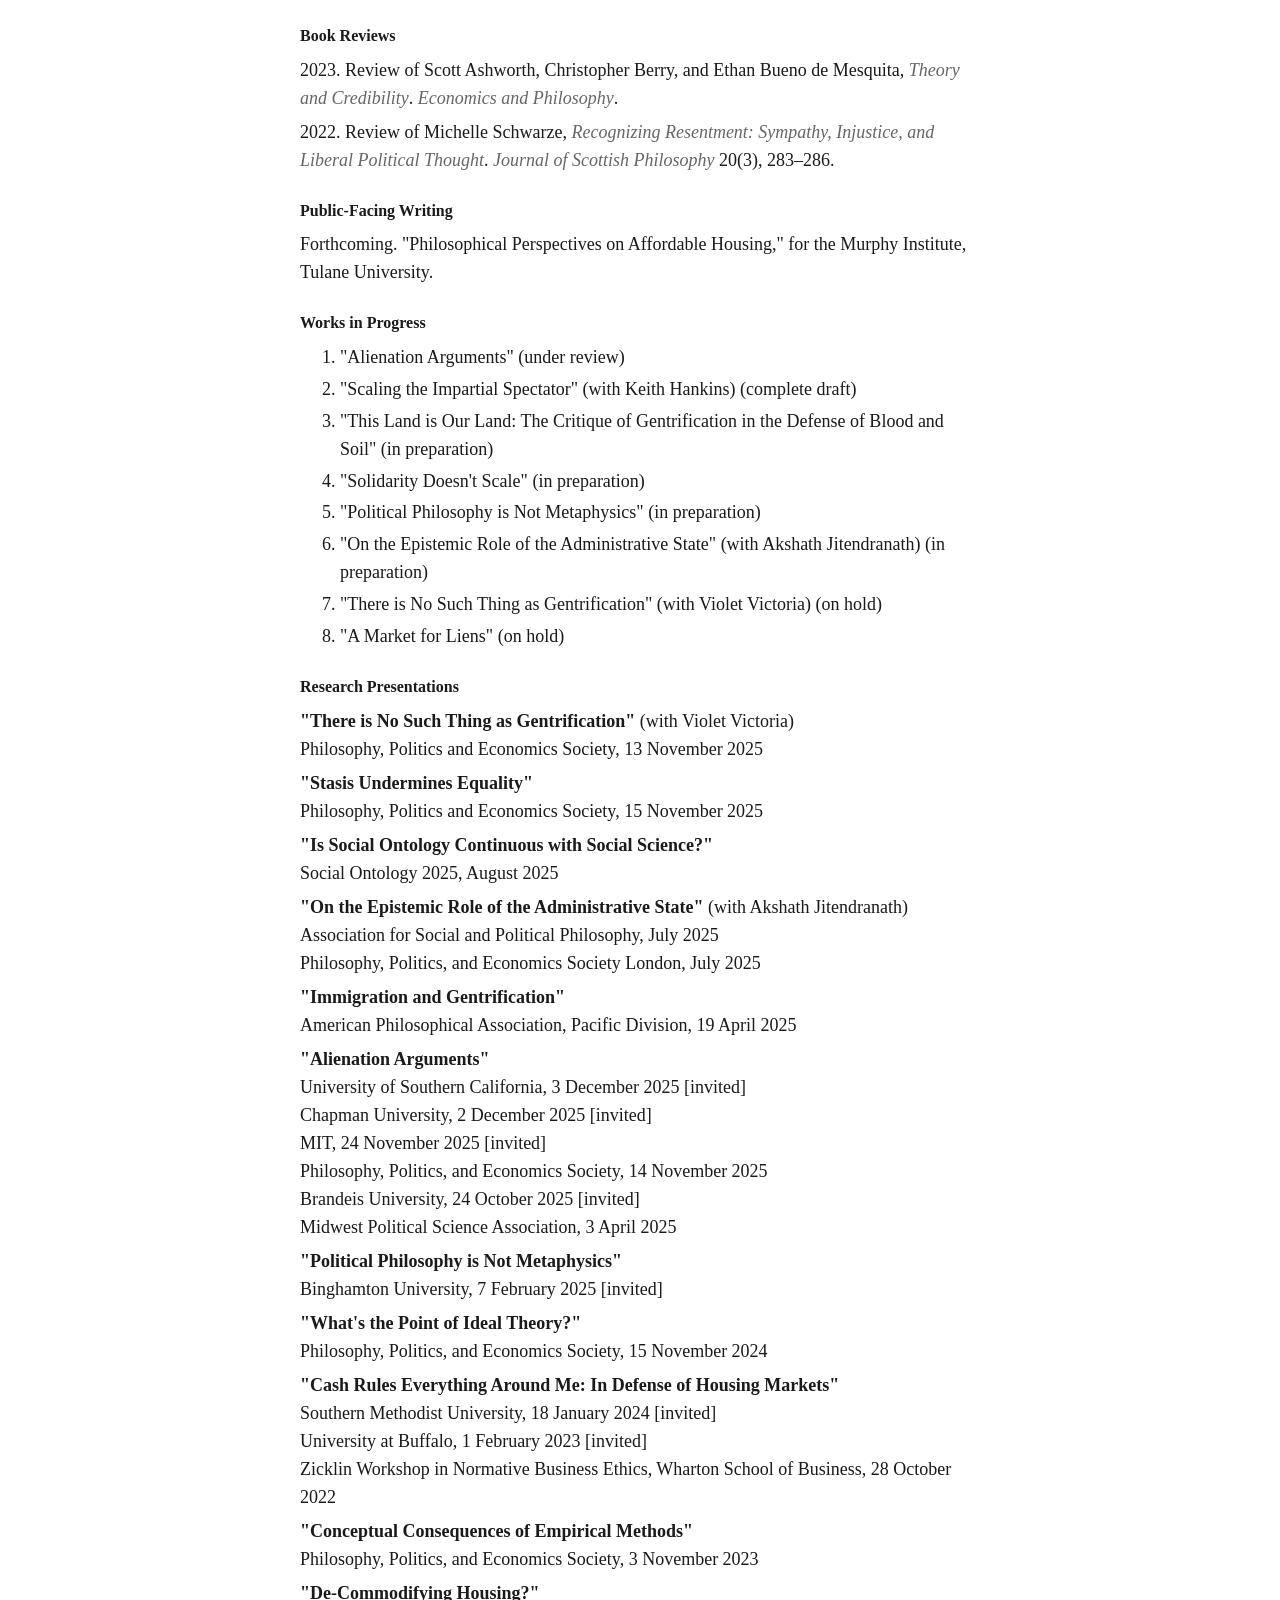
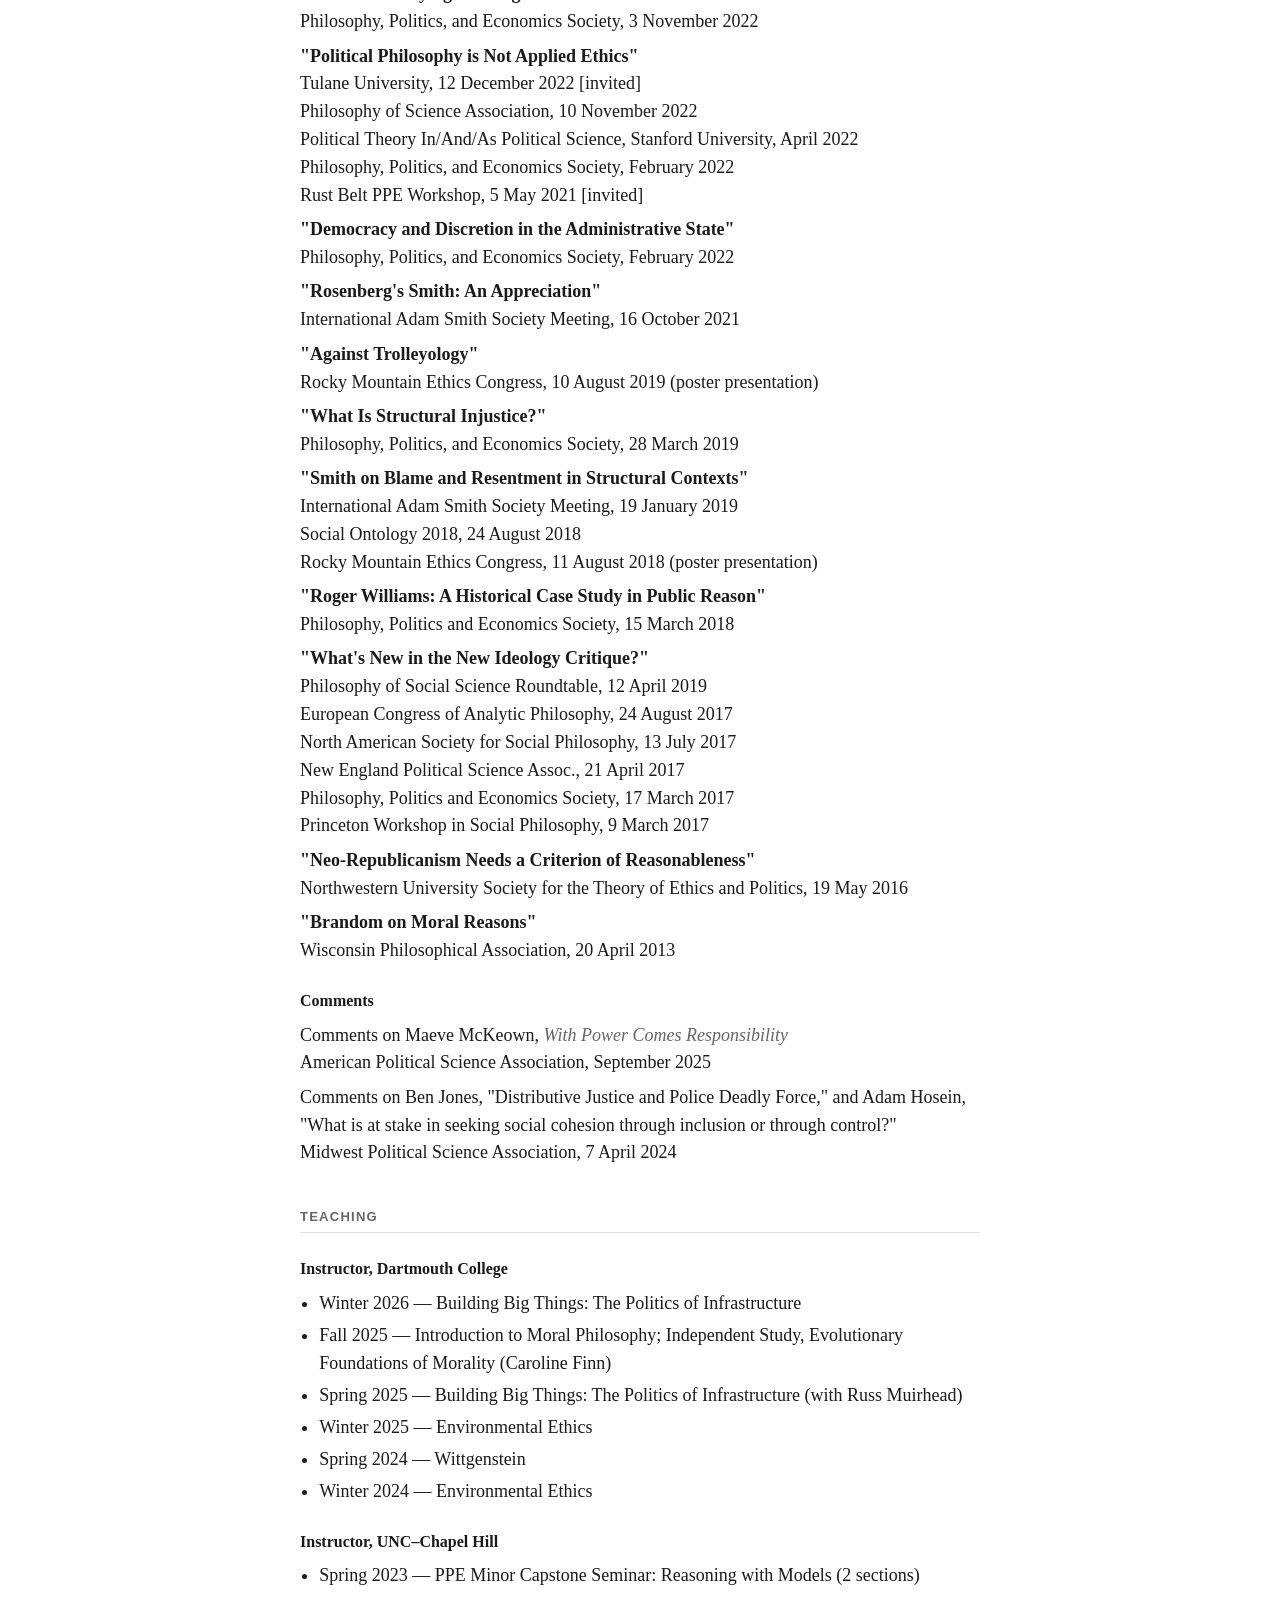
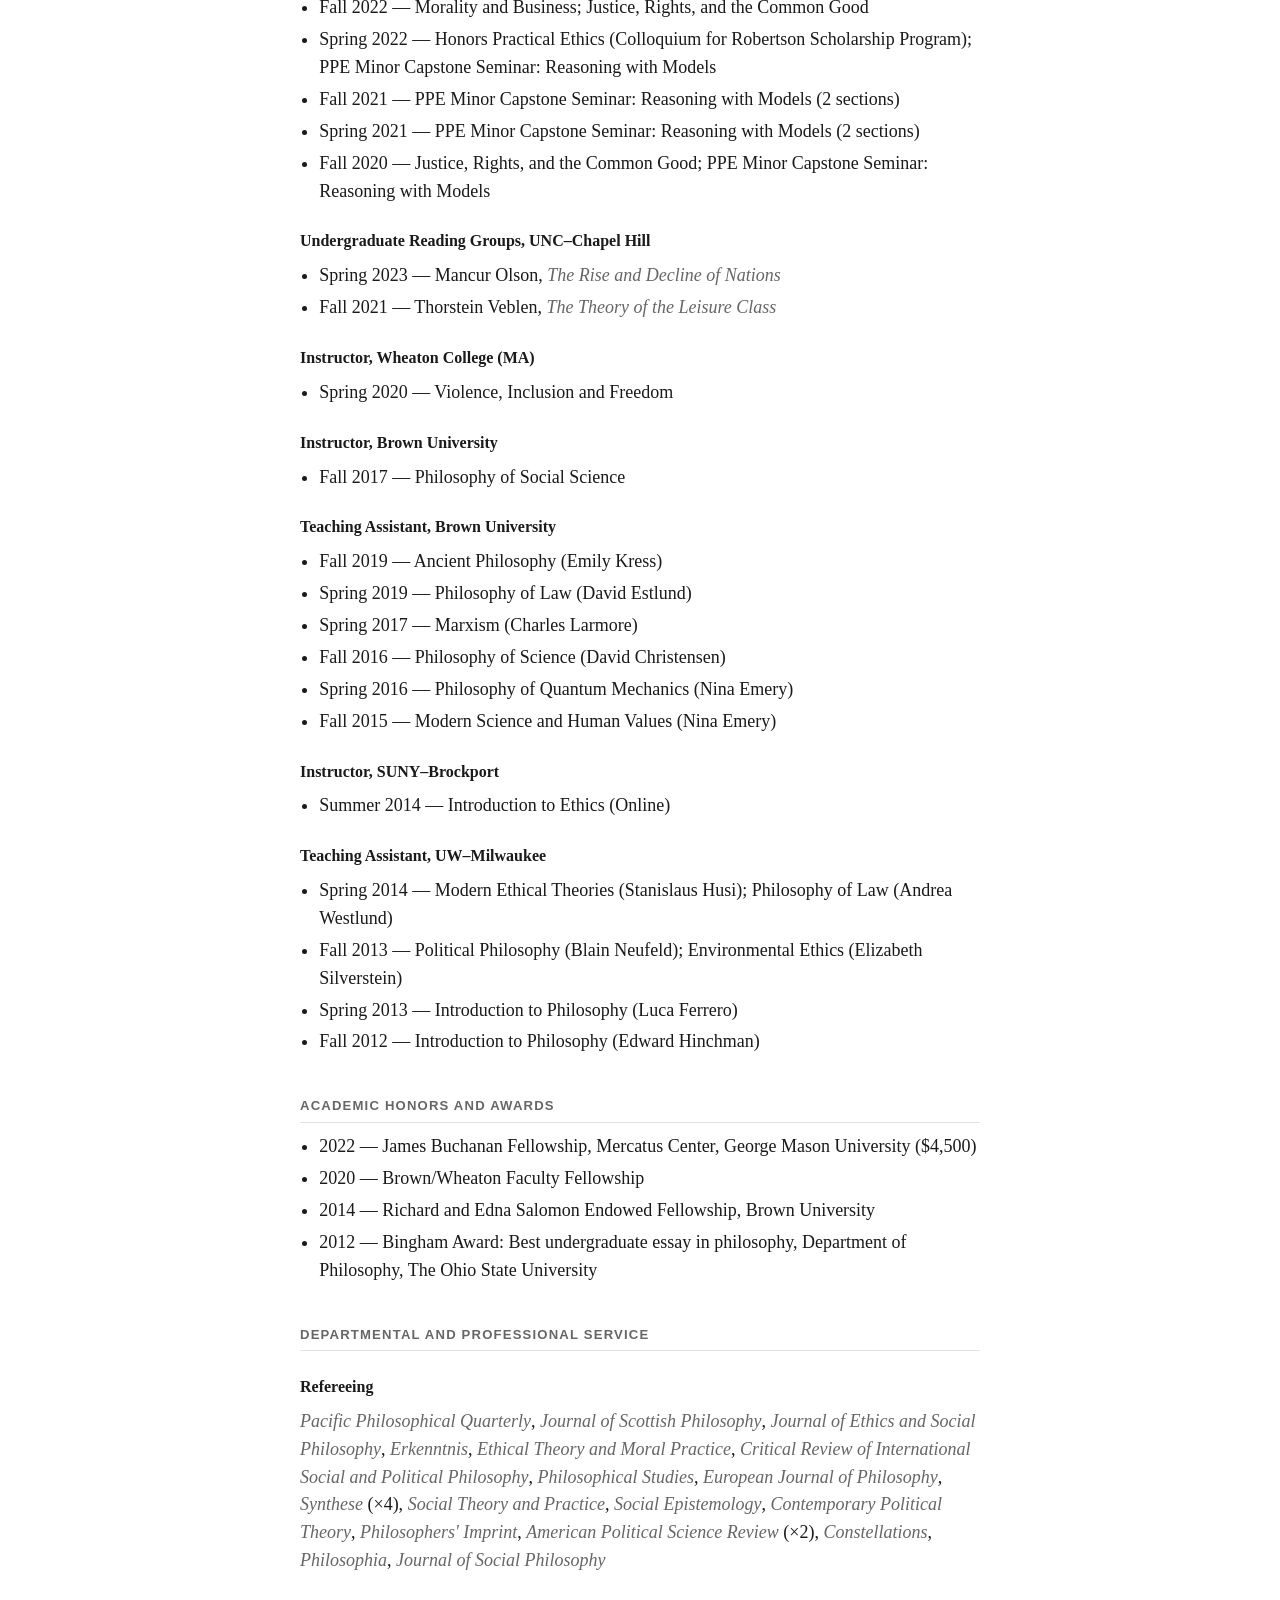
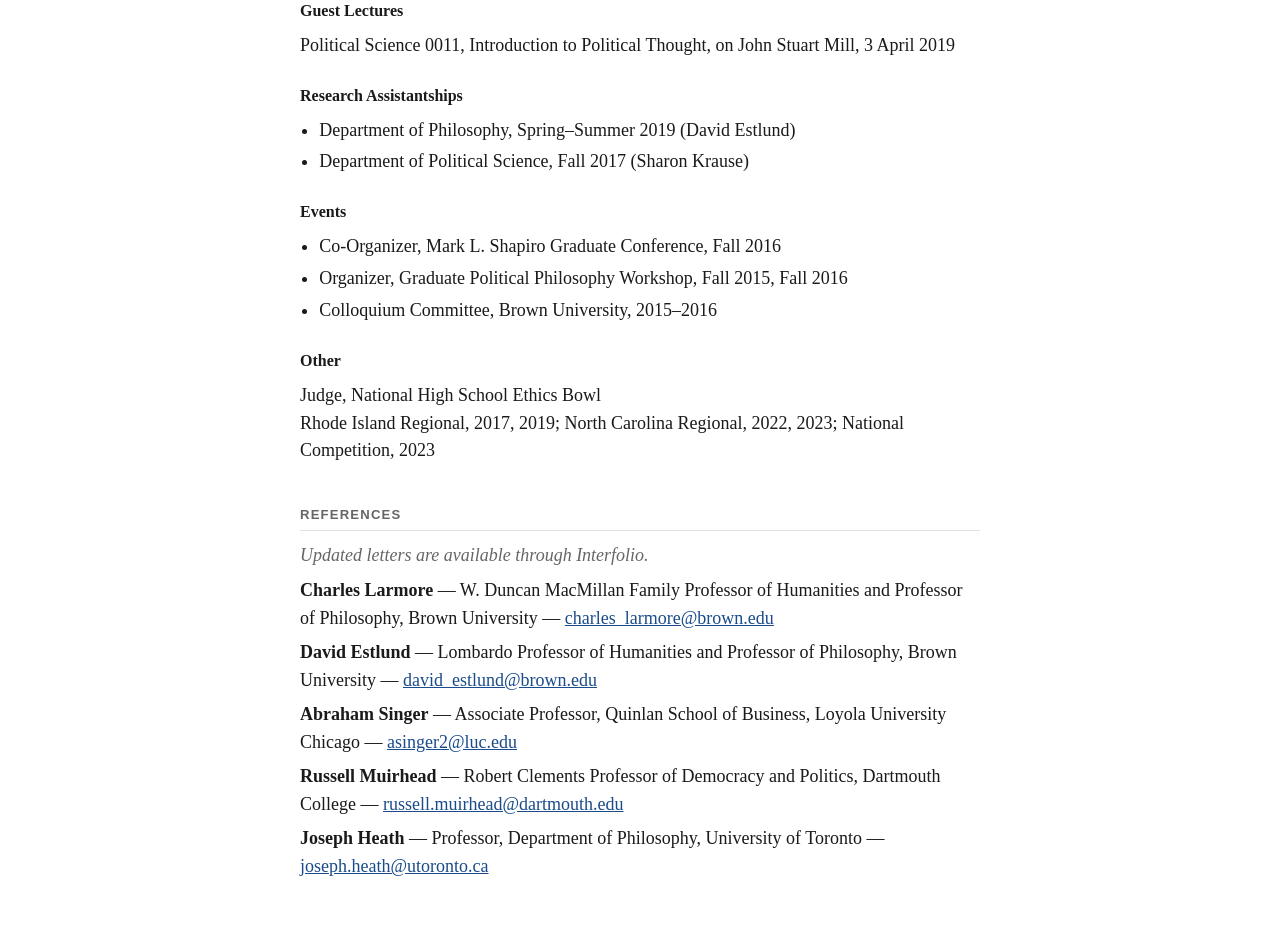
==== commit a900b50c: "Publish site 2026-08-27 18:50" ====
--- a/cv.html
+++ b/cv.html
@@ -70,6 +70,8 @@
 University</strong> (June 2012)</p>
 <h2 id="research">Research</h2>
 <h3 id="peer-reviewed-publications">Peer-Reviewed Publications</h3>
+<p>Forthcoming. "Stasis Undermines Equality: Or, What's Wrong with Urban
+Growth Controls?" <em>Philosophical Perspectives</em>.</p>
 <p>2025. <a href="https://doi.org/10.1017/S0266267125000057">"Cash Rules
 Everything Around Me: In Defence of Housing Markets."</a> <em>Economics
 and Philosophy</em> 41(3), 581–599.</p>
@@ -101,8 +103,6 @@
 the Murphy Institute, Tulane University.</p>
 <h3 id="works-in-progress">Works in Progress</h3>
 <ol type="1">
-<li>"Stasis Undermines Equality: Or, What's Wrong with Urban Growth
-Controls?" (under review)</li>
 <li>"Alienation Arguments" (under review)</li>
 <li>"Scaling the Impartial Spectator" (with Keith Hankins) (complete
 draft)</li>
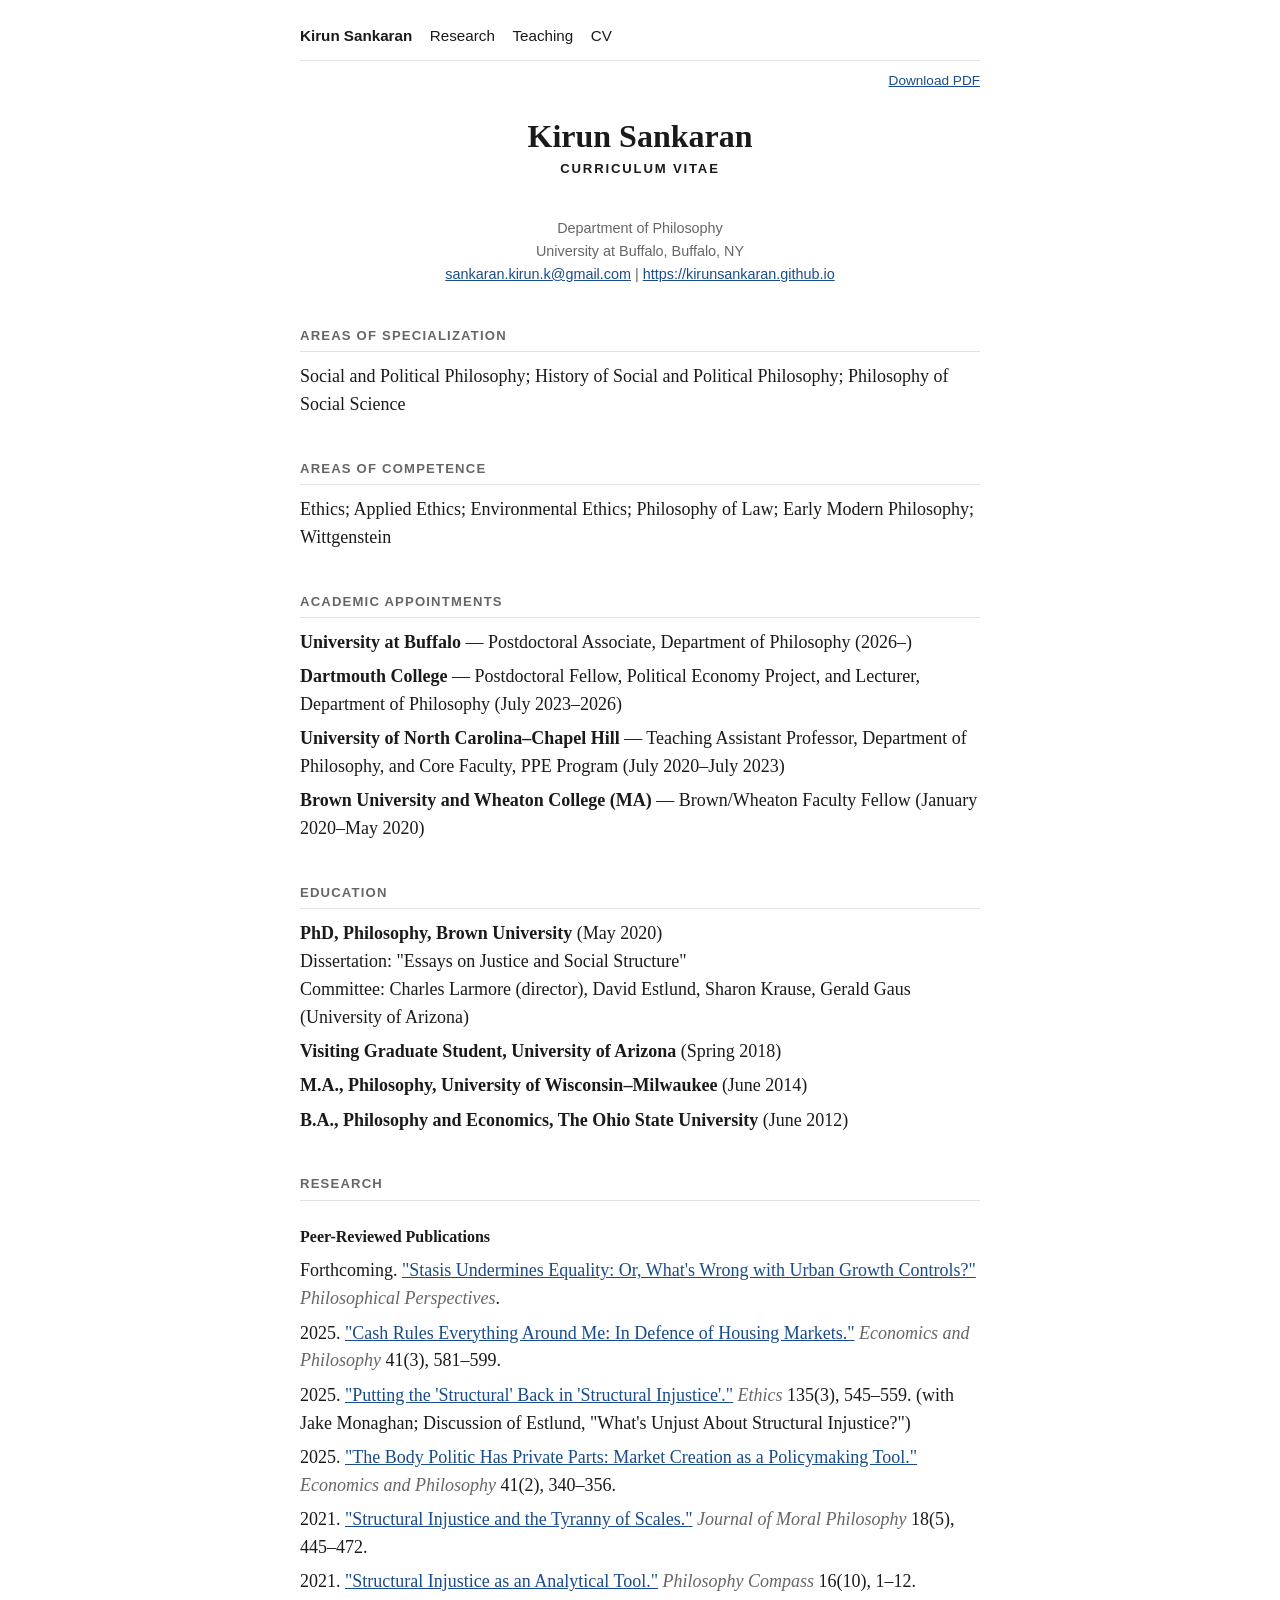
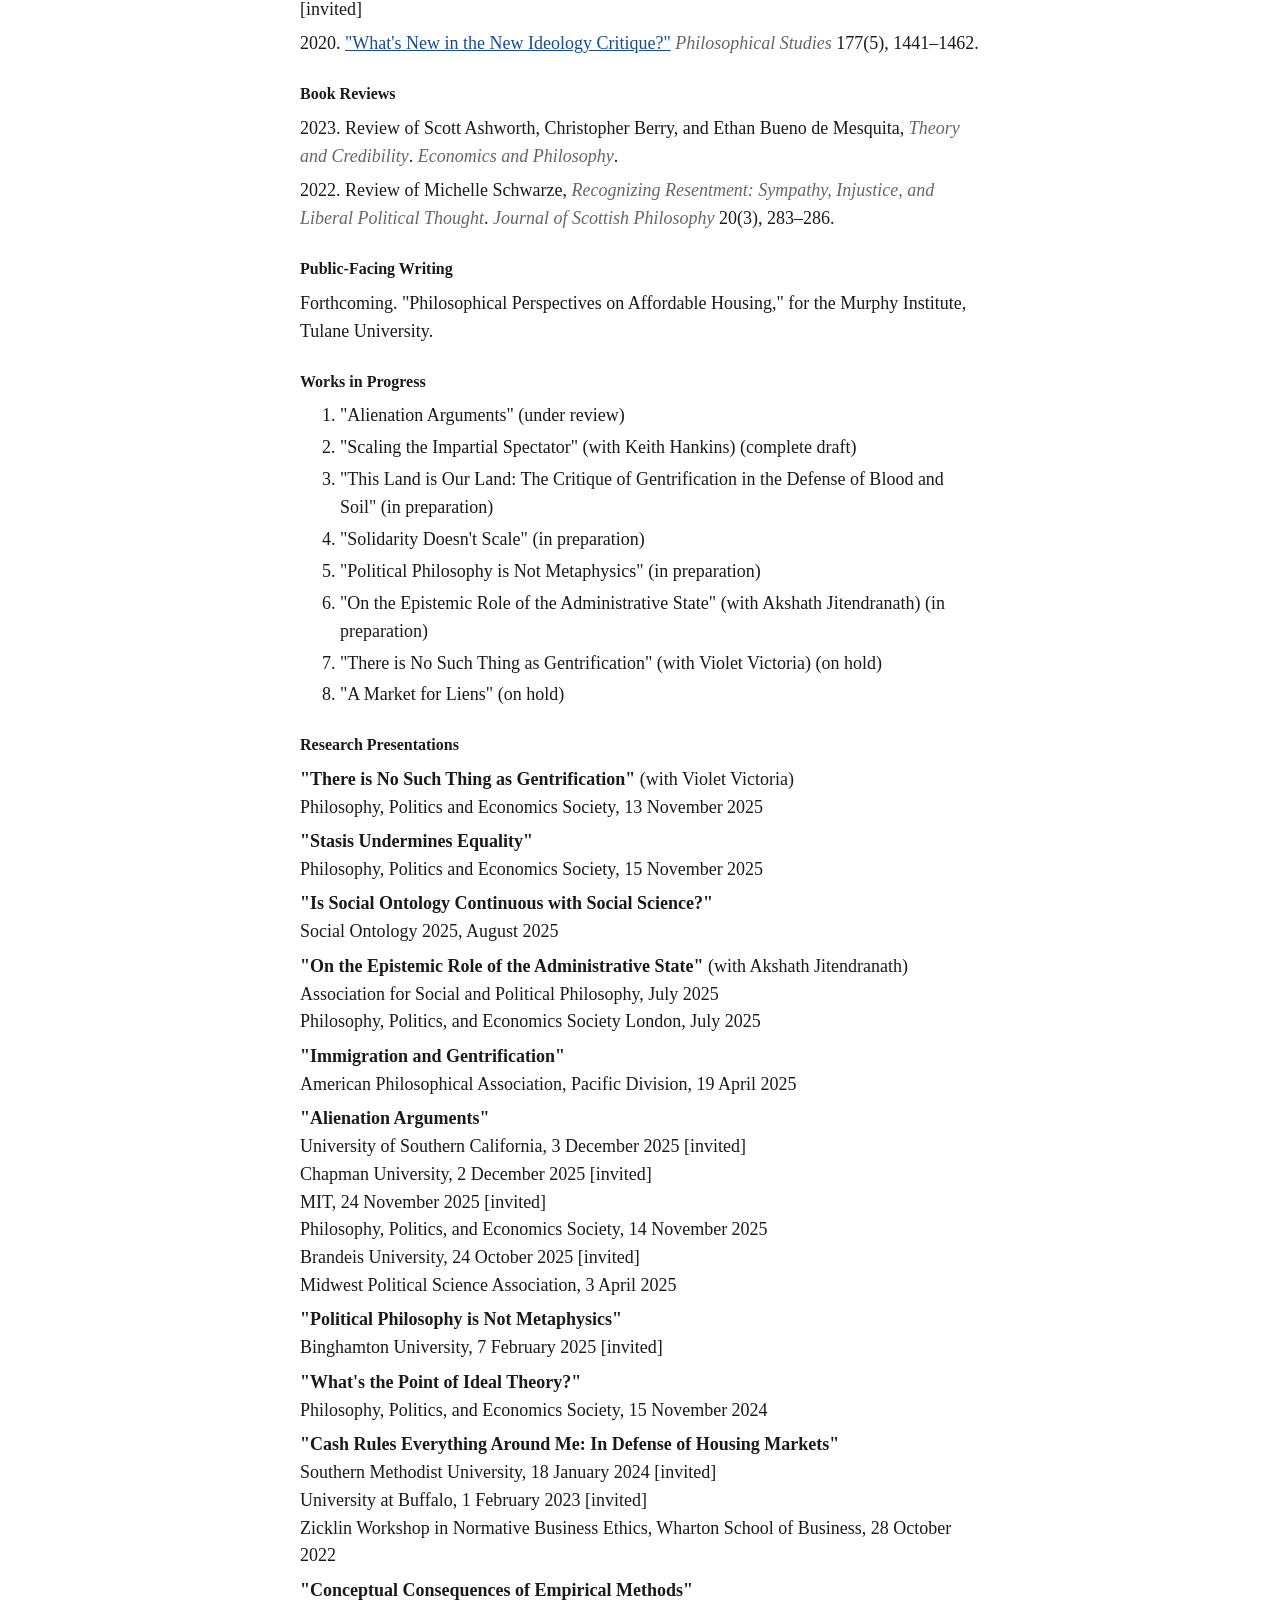
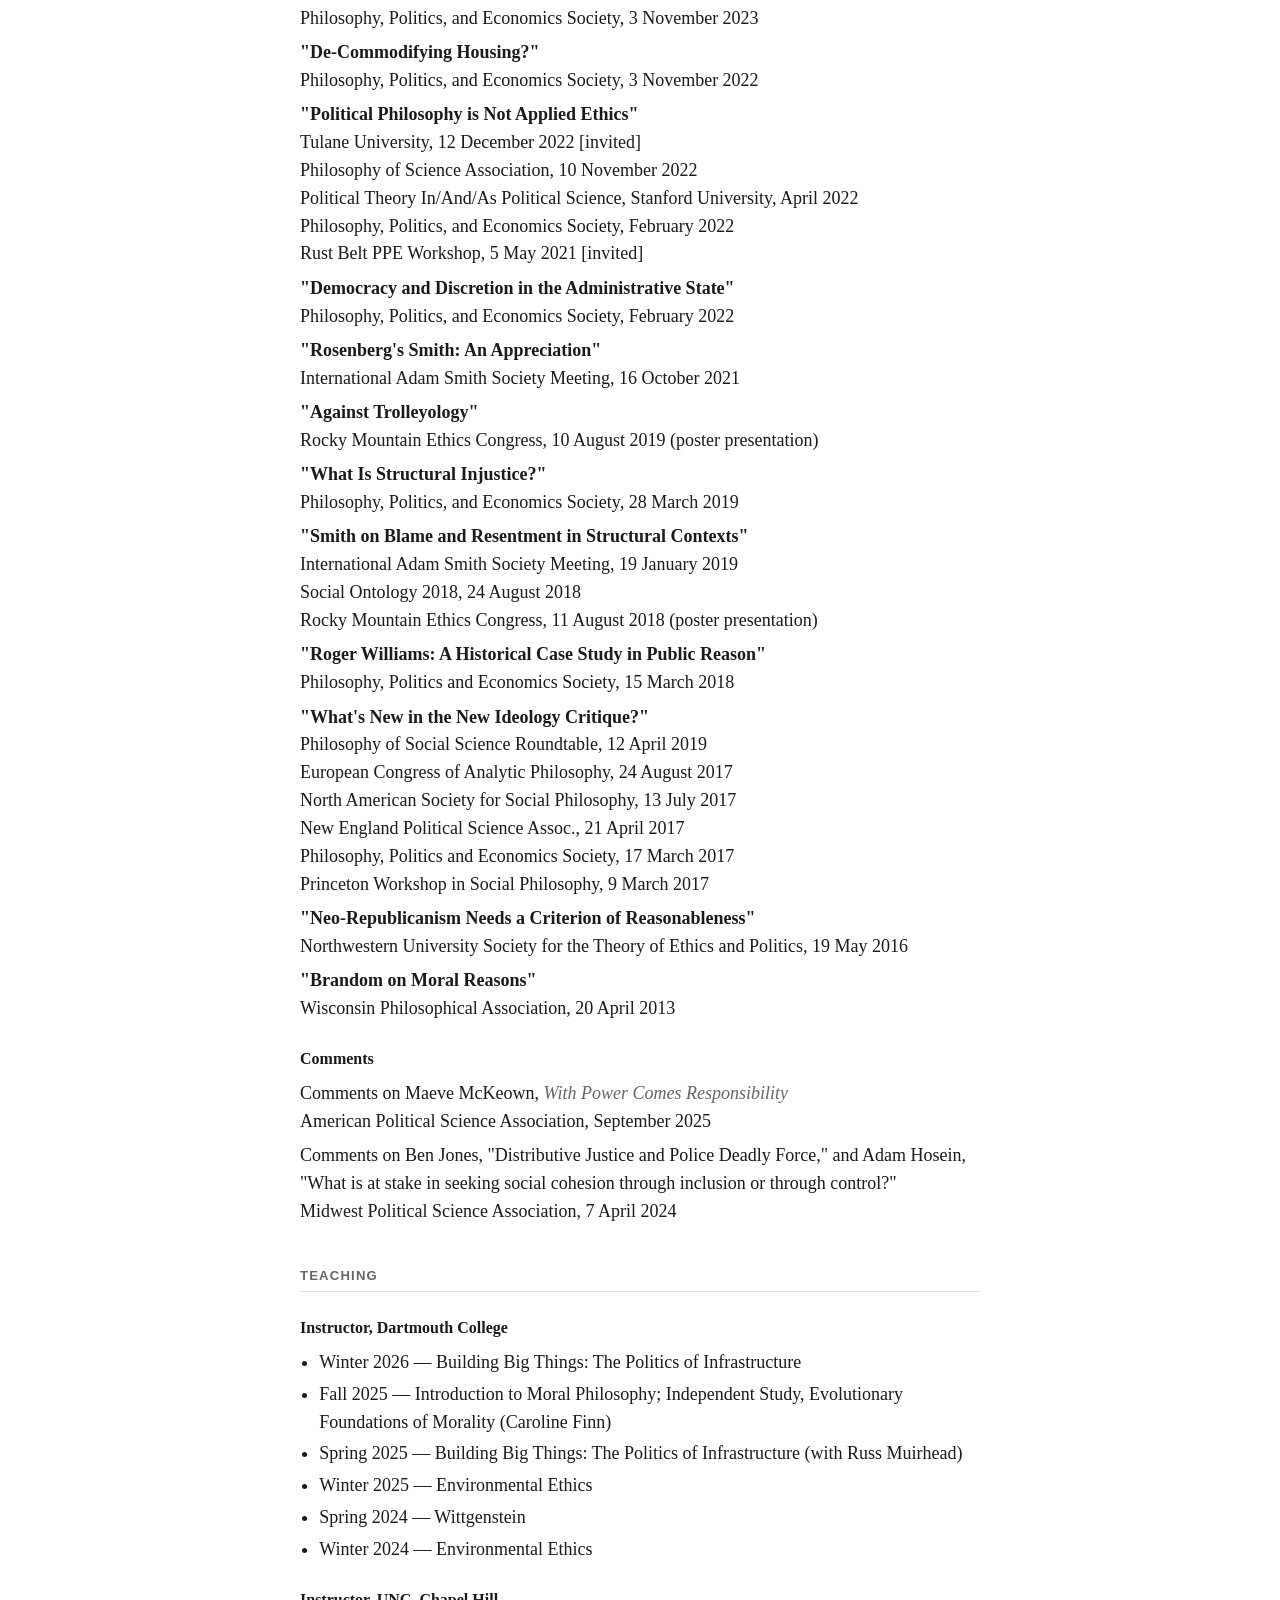
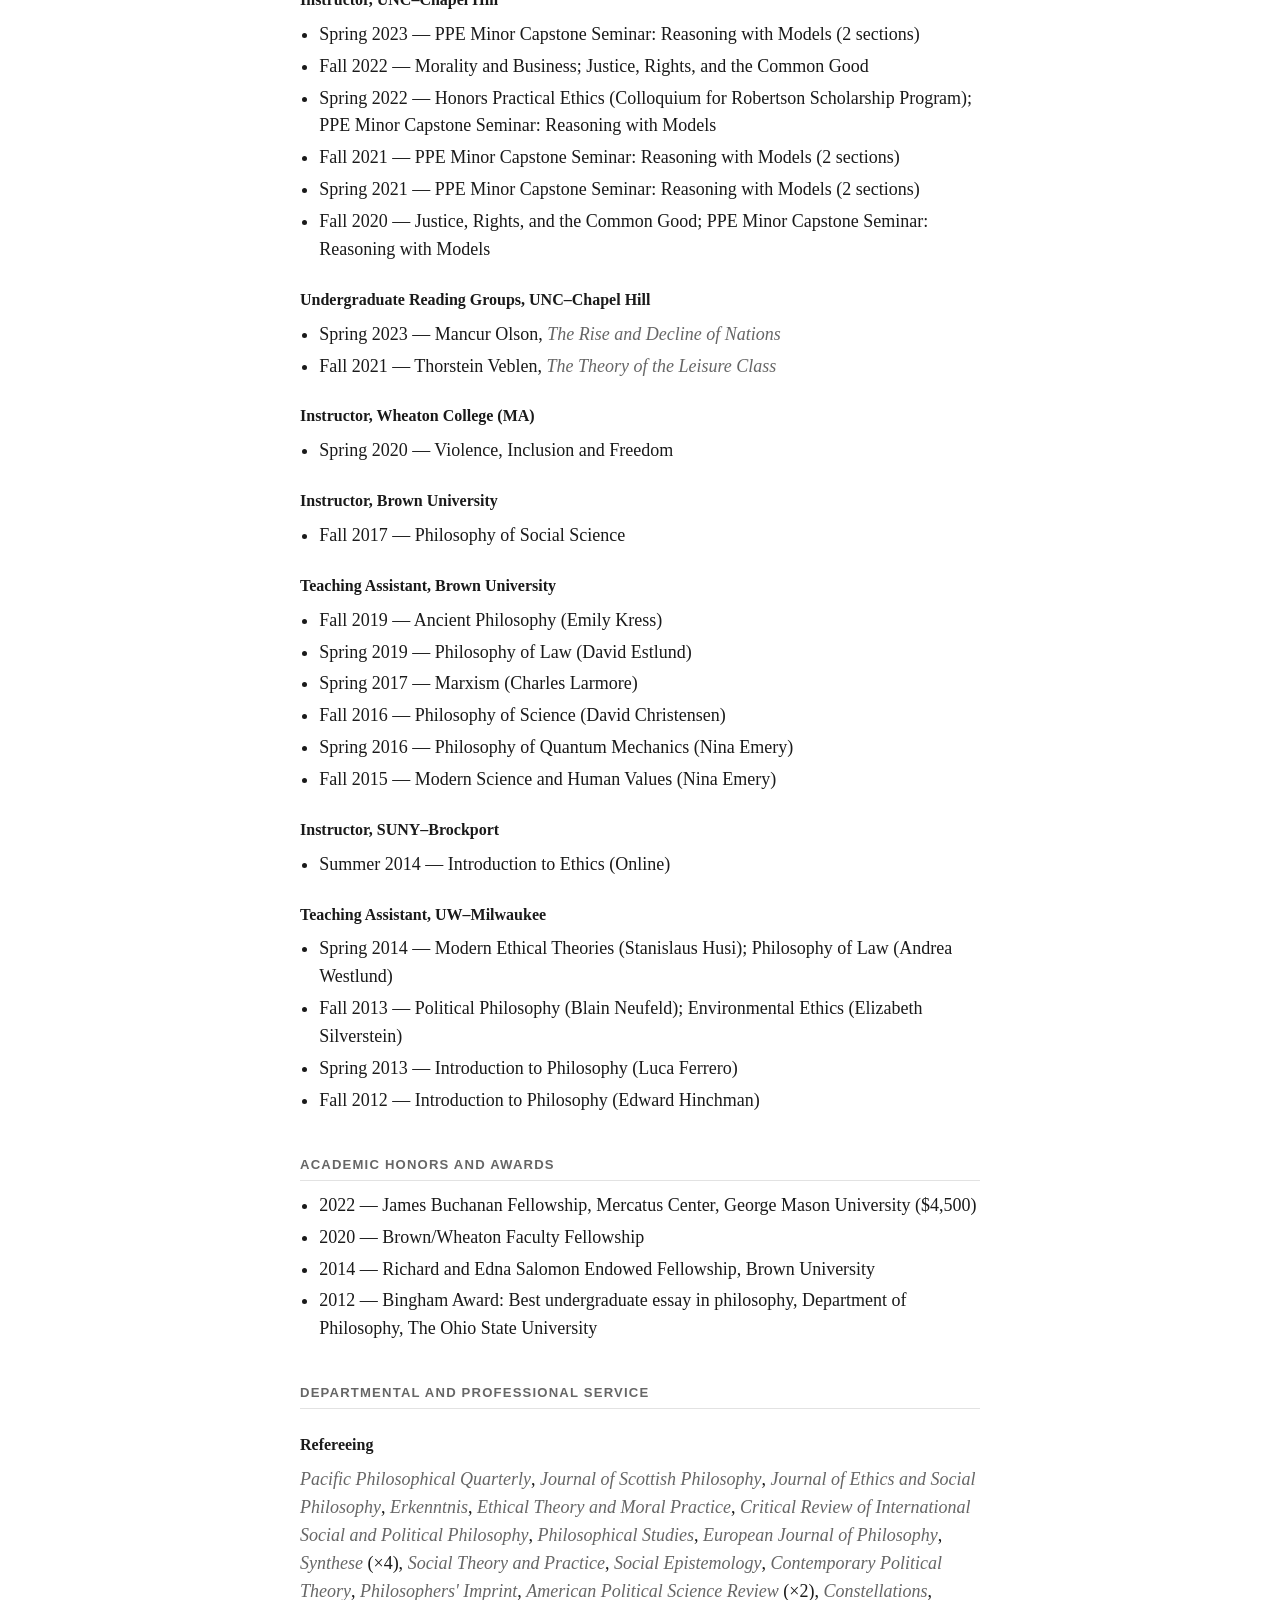
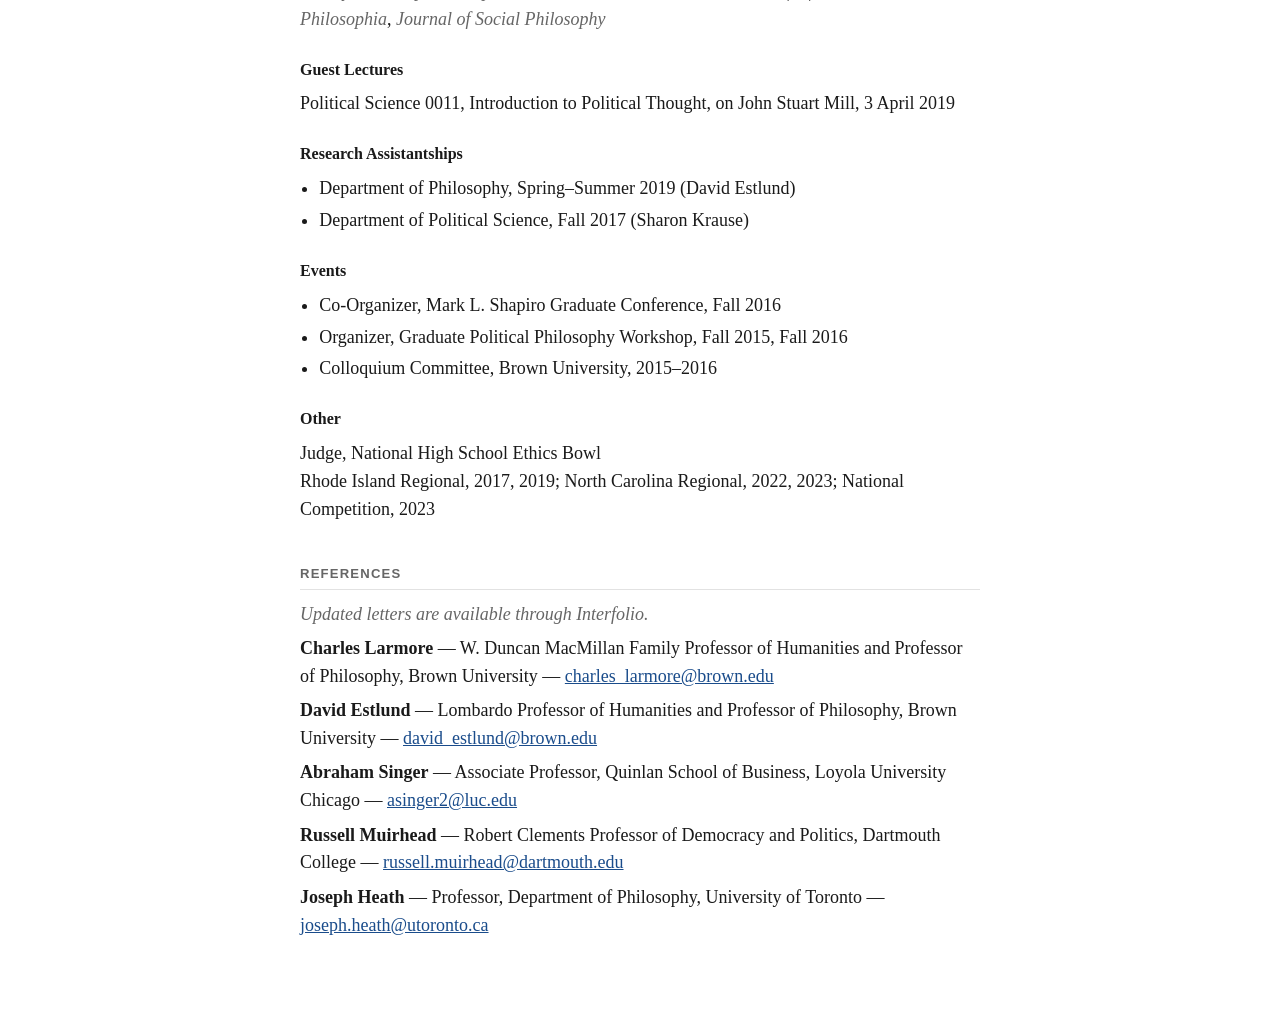
==== commit 402a6b5f: "Publish site 2026-09-02 21:15" ====
--- a/cv.html
+++ b/cv.html
@@ -4,7 +4,7 @@
   <meta charset="utf-8" />
   <meta name="generator" content="pandoc 3.10" />
   <meta name="viewport" content="width=device-width, initial-scale=1.0, user-scalable=yes" />
-  <title>Kirun Sankaran — CV</title>
+  <title>Kirun Sankaran — Curriculum Vitae</title>
   <style>
     /* Default styles provided by pandoc.
     ** See https://pandoc.org/MANUAL.html#variables-for-html for config info.
@@ -32,9 +32,10 @@
   <link rel="stylesheet" href="cv.css" />
 </head>
 <body>
-<nav class="site"><a class="home" href="/">Kirun Sankaran</a><a href="/research.html">Research</a><a href="/teaching.html">Teaching</a><a href="/cv.html">CV</a></nav><p class="cv-download"><a href="/cv.pdf">Download CV (PDF)</a></p>
+<nav class="site"><a class="home" href="/">Kirun Sankaran</a><a href="/research.html">Research</a><a href="/teaching.html">Teaching</a><a href="/cv.html">CV</a></nav><p class="cv-download"><a href="/cv.pdf">Download PDF</a></p>
 <h1 id="kirun-sankaran">Kirun Sankaran</h1>
-<p>Department of Philosophy<br />
+<p><strong>Curriculum Vitae</strong><br />
+Department of Philosophy<br />
 University at Buffalo, Buffalo, NY<br />
 <a
 href="mailto:sankaran.kirun.k@gmail.com">sankaran.kirun.k@gmail.com</a>
@@ -47,7 +48,7 @@
 <p>Ethics; Applied Ethics; Environmental Ethics; Philosophy of Law;
 Early Modern Philosophy; Wittgenstein</p>
 <h2 id="academic-appointments">Academic Appointments</h2>
-<p><strong>University at Buffalo</strong> — Postdoctoral Fellow,
+<p><strong>University at Buffalo</strong> — Postdoctoral Associate,
 Department of Philosophy (2026–)</p>
 <p><strong>Dartmouth College</strong> — Postdoctoral Fellow, Political
 Economy Project, and Lecturer, Department of Philosophy (July
@@ -70,8 +71,9 @@
 University</strong> (June 2012)</p>
 <h2 id="research">Research</h2>
 <h3 id="peer-reviewed-publications">Peer-Reviewed Publications</h3>
-<p>Forthcoming. "Stasis Undermines Equality: Or, What's Wrong with Urban
-Growth Controls?" <em>Philosophical Perspectives</em>.</p>
+<p>Forthcoming. <a href="https://doi.org/10.1111/phpe.70010">"Stasis
+Undermines Equality: Or, What's Wrong with Urban Growth Controls?"</a>
+<em>Philosophical Perspectives</em>.</p>
 <p>2025. <a href="https://doi.org/10.1017/S0266267125000057">"Cash Rules
 Everything Around Me: In Defence of Housing Markets."</a> <em>Economics
 and Philosophy</em> 41(3), 581–599.</p>
@@ -79,7 +81,7 @@
 'Structural' Back in 'Structural Injustice'."</a> <em>Ethics</em>
 135(3), 545–559. (with Jake Monaghan; Discussion of Estlund, "What's
 Unjust About Structural Injustice?")</p>
-<p>2024. <a href="https://doi.org/10.1017/S0266267124000282">"The Body
+<p>2025. <a href="https://doi.org/10.1017/S0266267124000282">"The Body
 Politic Has Private Parts: Market Creation as a Policymaking Tool."</a>
 <em>Economics and Philosophy</em> 41(2), 340–356.</p>
 <p>2021. <a href="https://doi.org/10.1163/17455243-20213383">"Structural
--- a/cv.css
+++ b/cv.css
@@ -13,6 +13,17 @@
   font-size: .9rem;
   line-height: 1.6;
   margin: 0 0 2.4rem;
+}
+
+/* "Curriculum Vitae" — the bolded first line of the masthead block */
+h1 + p strong:first-child {
+  display: block;
+  font-size: .82rem;
+  text-transform: uppercase;
+  letter-spacing: .14em;
+  font-weight: 600;
+  color: var(--ink);
+  margin: 0 0 .9rem;
 }
 
 h2 {                     /* section headers: understated academic caps */
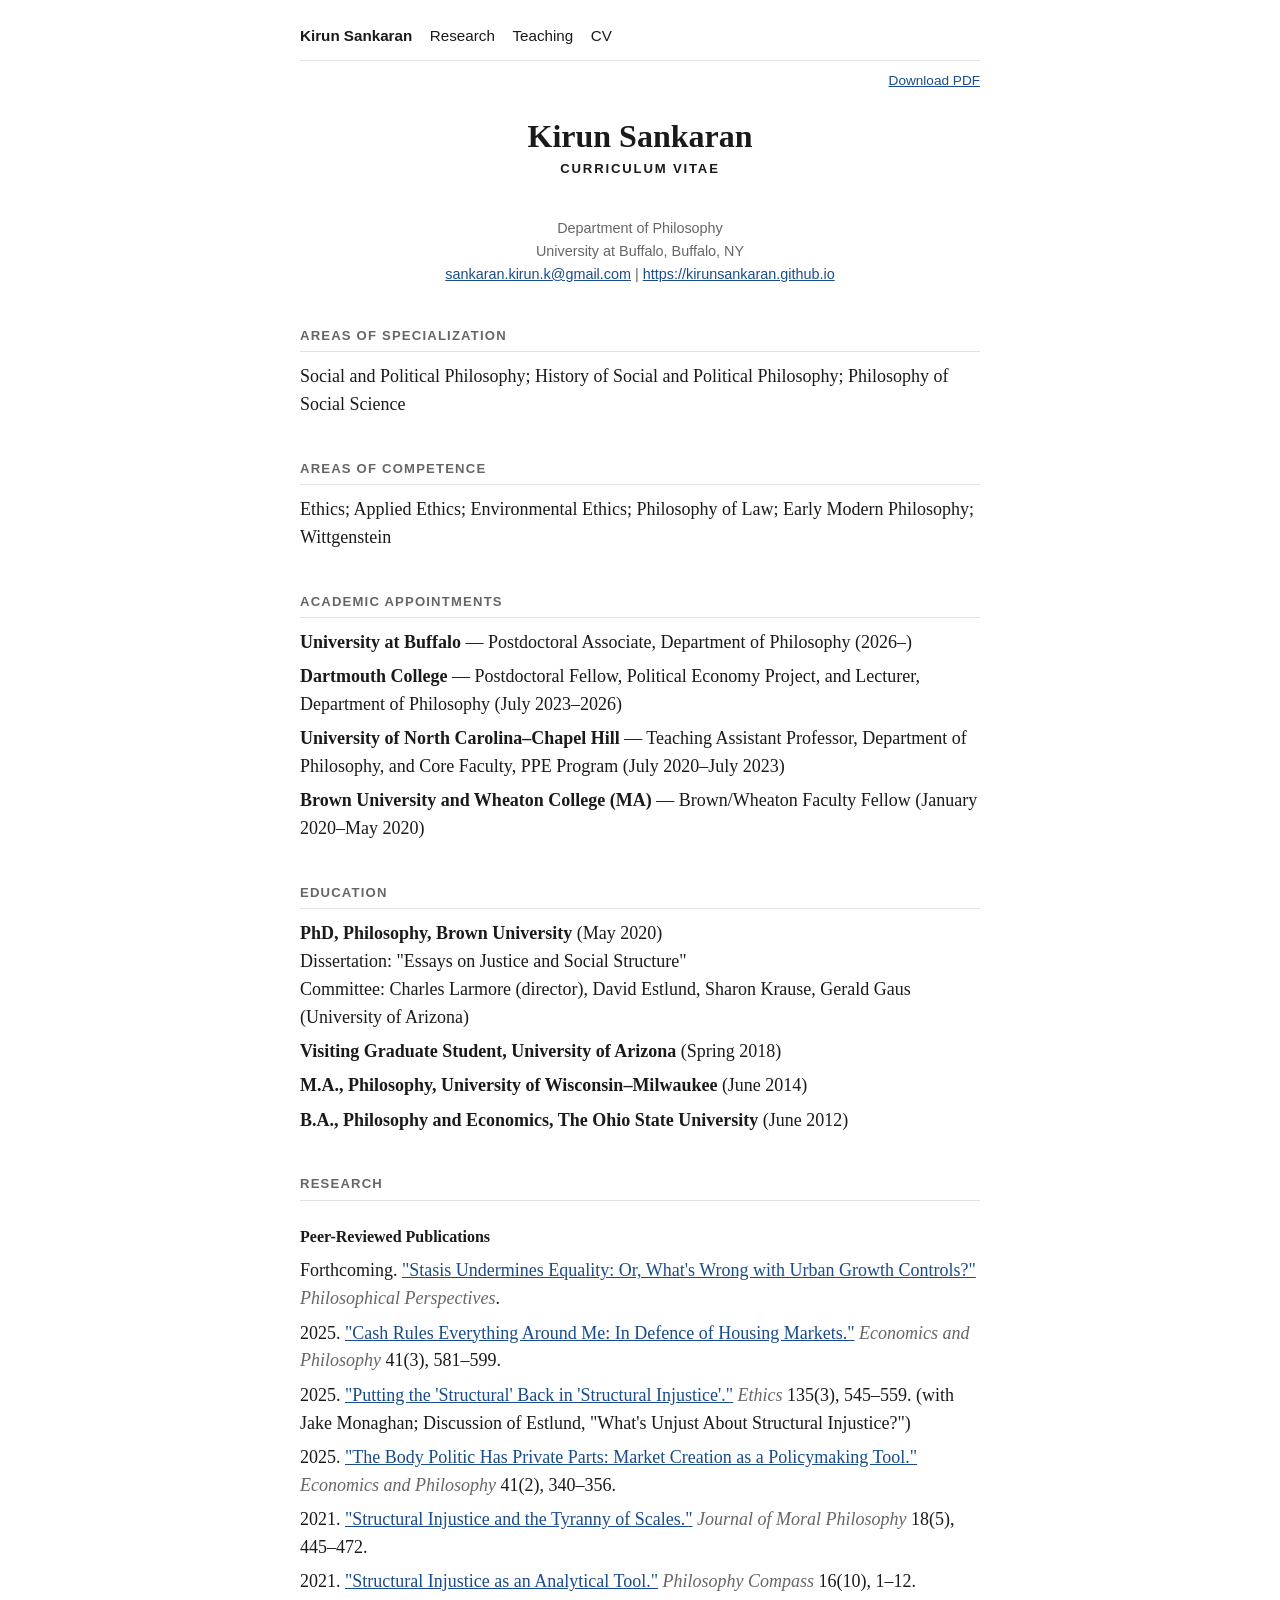
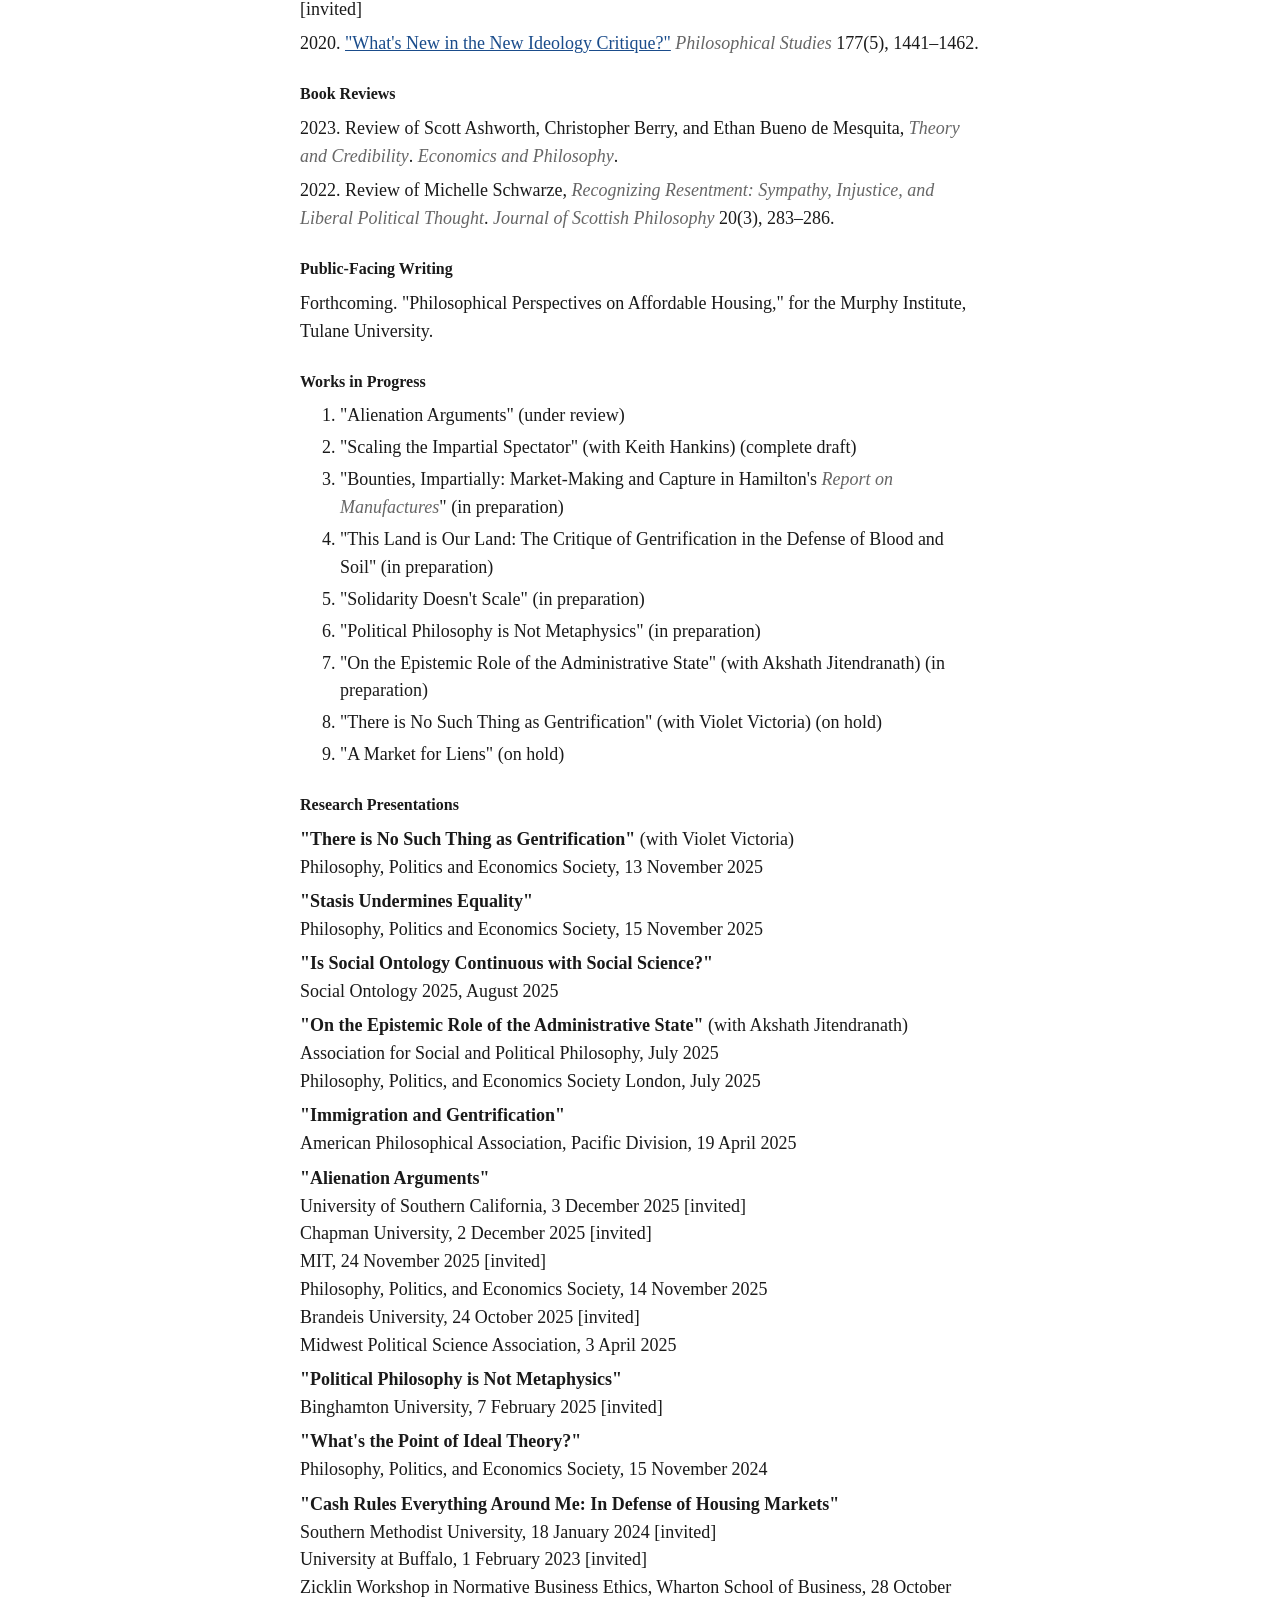
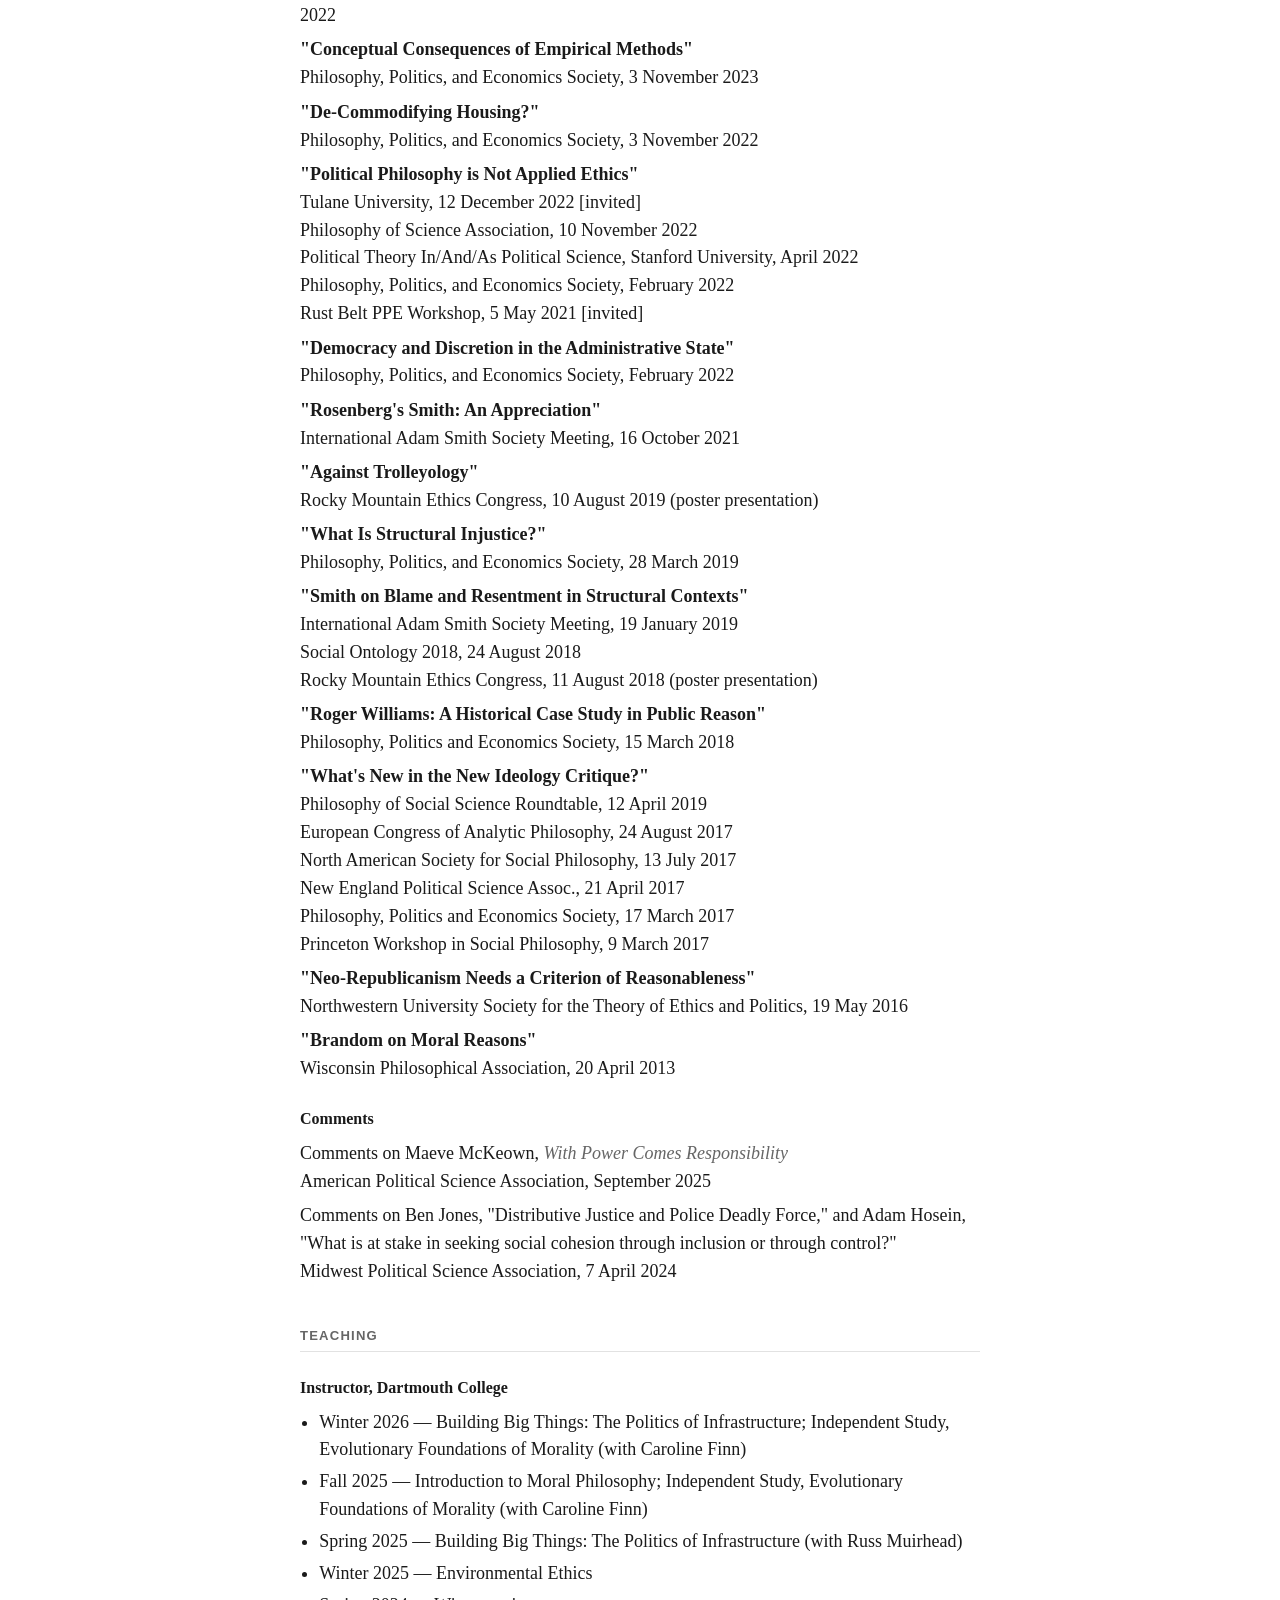
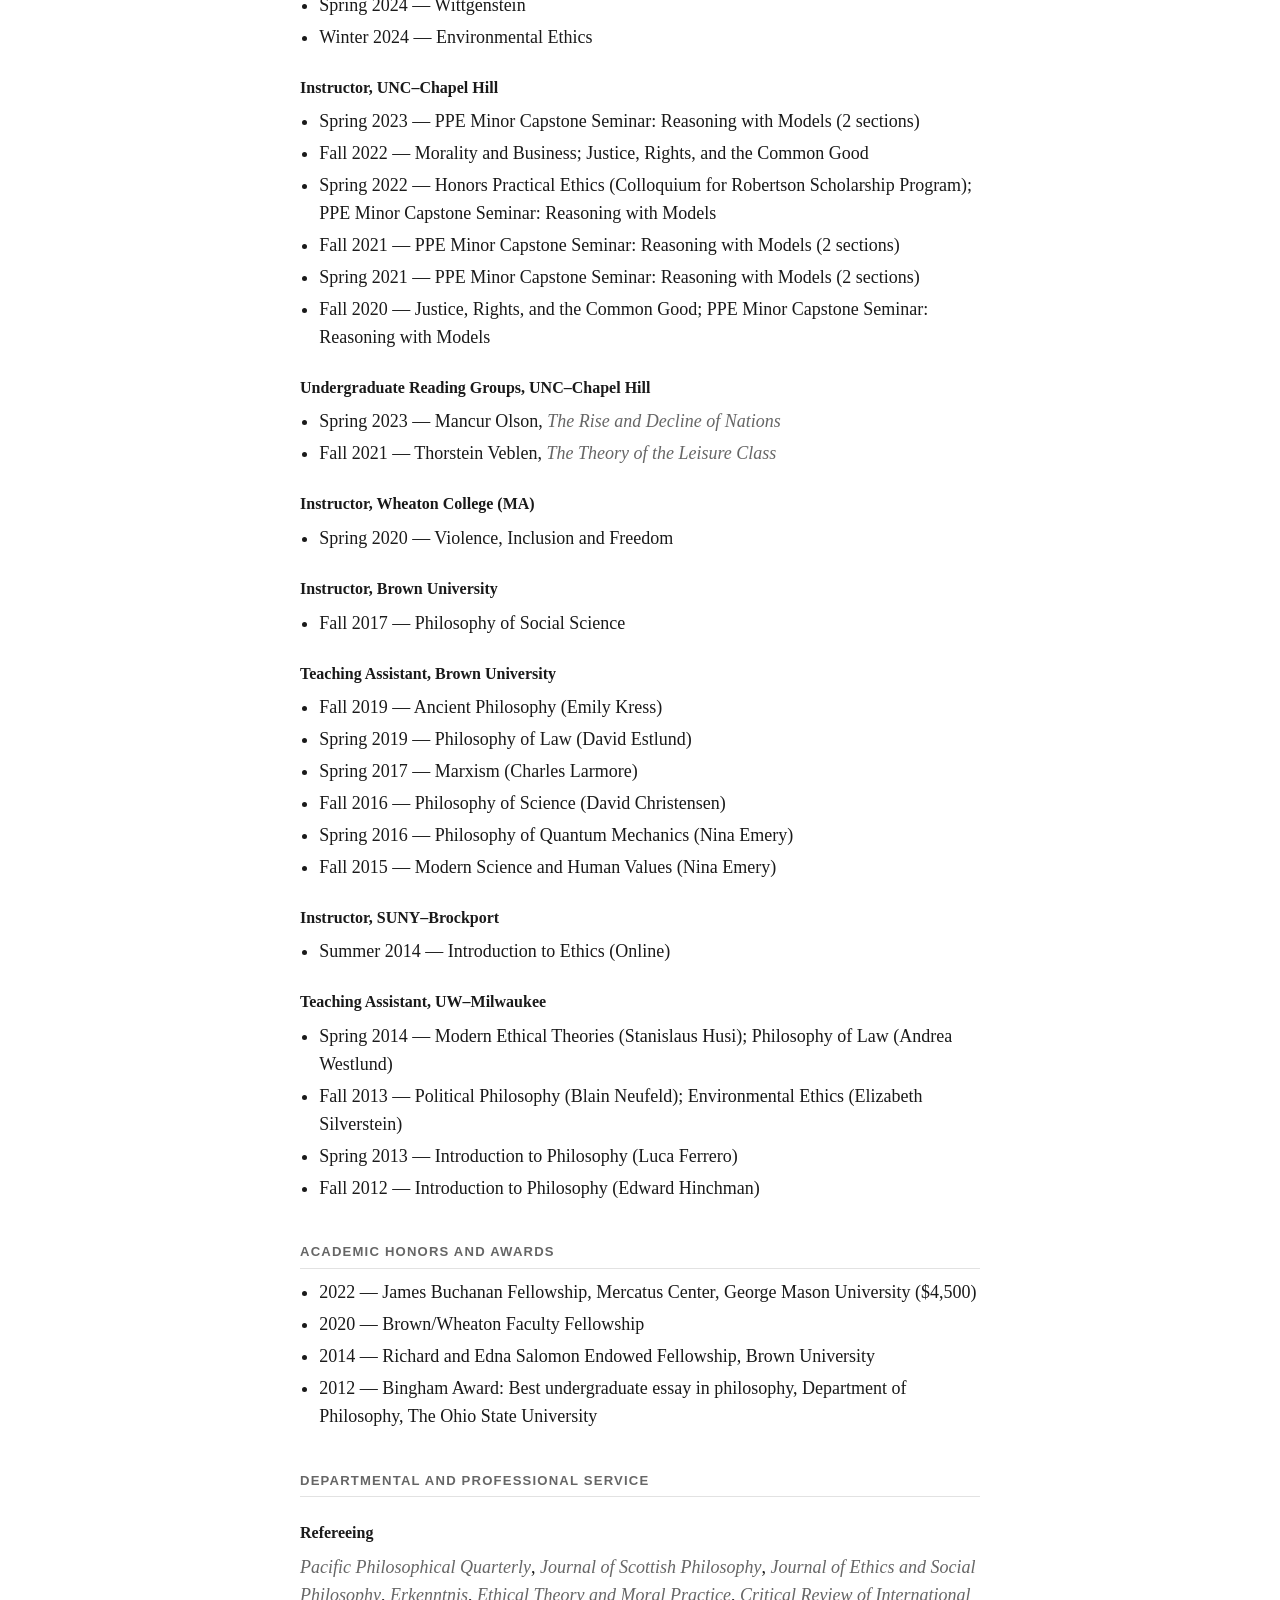
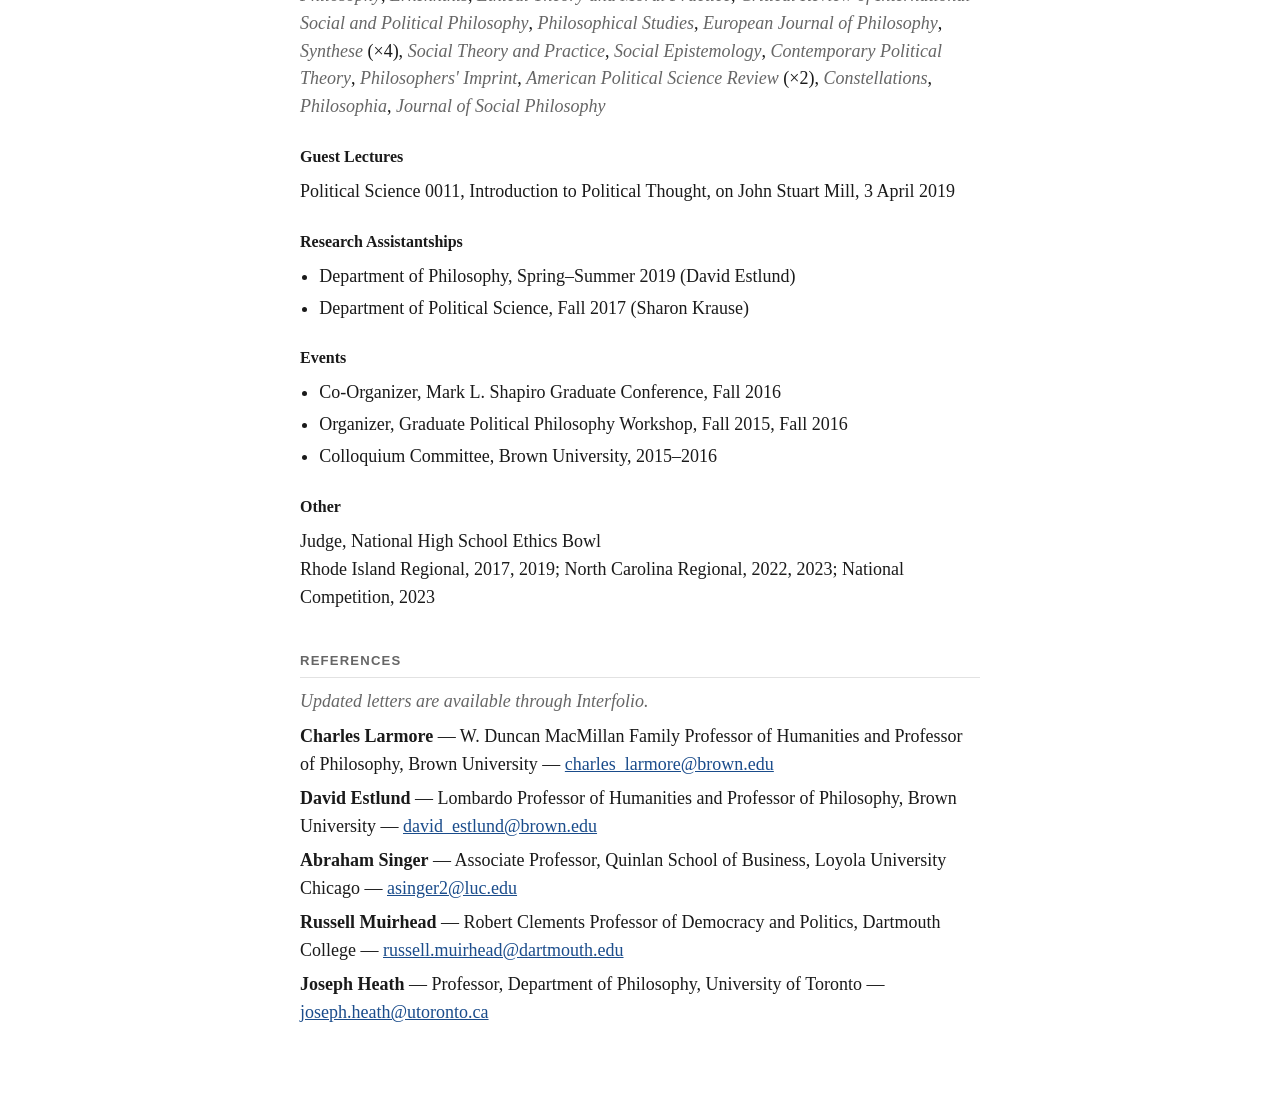
==== commit e1dfaef3: "Publish site 2026-09-16 10:05" ====
--- a/cv.html
+++ b/cv.html
@@ -108,6 +108,8 @@
 <li>"Alienation Arguments" (under review)</li>
 <li>"Scaling the Impartial Spectator" (with Keith Hankins) (complete
 draft)</li>
+<li>"Bounties, Impartially: Market-Making and Capture in Hamilton's
+<em>Report on Manufactures</em>" (in preparation)</li>
 <li>"This Land is Our Land: The Critique of Gentrification in the
 Defense of Blood and Soil" (in preparation)</li>
 <li>"Solidarity Doesn't Scale" (in preparation)</li>
@@ -202,10 +204,11 @@
 <h2 id="teaching">Teaching</h2>
 <h3 id="instructor-dartmouth-college">Instructor, Dartmouth College</h3>
 <ul>
-<li>Winter 2026 — Building Big Things: The Politics of
-Infrastructure</li>
+<li>Winter 2026 — Building Big Things: The Politics of Infrastructure;
+Independent Study, Evolutionary Foundations of Morality (with Caroline
+Finn)</li>
 <li>Fall 2025 — Introduction to Moral Philosophy; Independent Study,
-Evolutionary Foundations of Morality (Caroline Finn)</li>
+Evolutionary Foundations of Morality (with Caroline Finn)</li>
 <li>Spring 2025 — Building Big Things: The Politics of Infrastructure
 (with Russ Muirhead)</li>
 <li>Winter 2025 — Environmental Ethics</li>
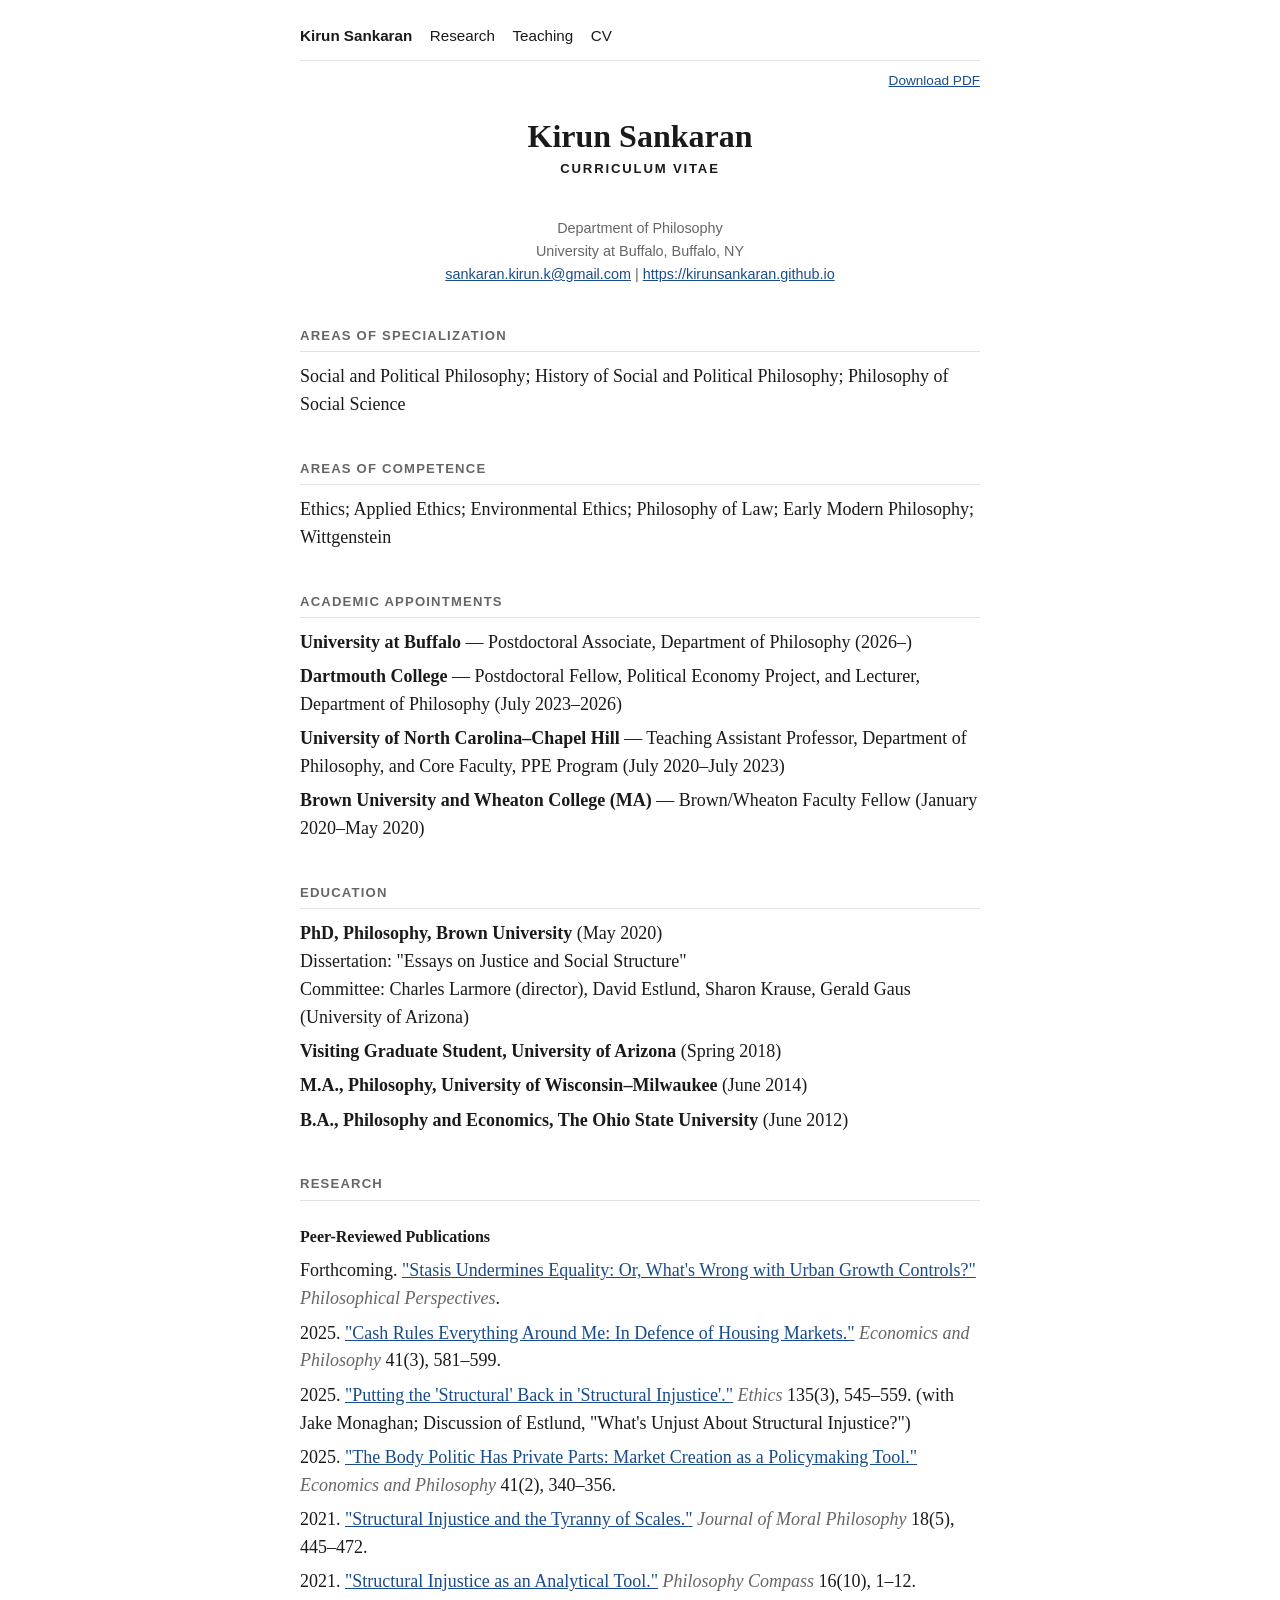
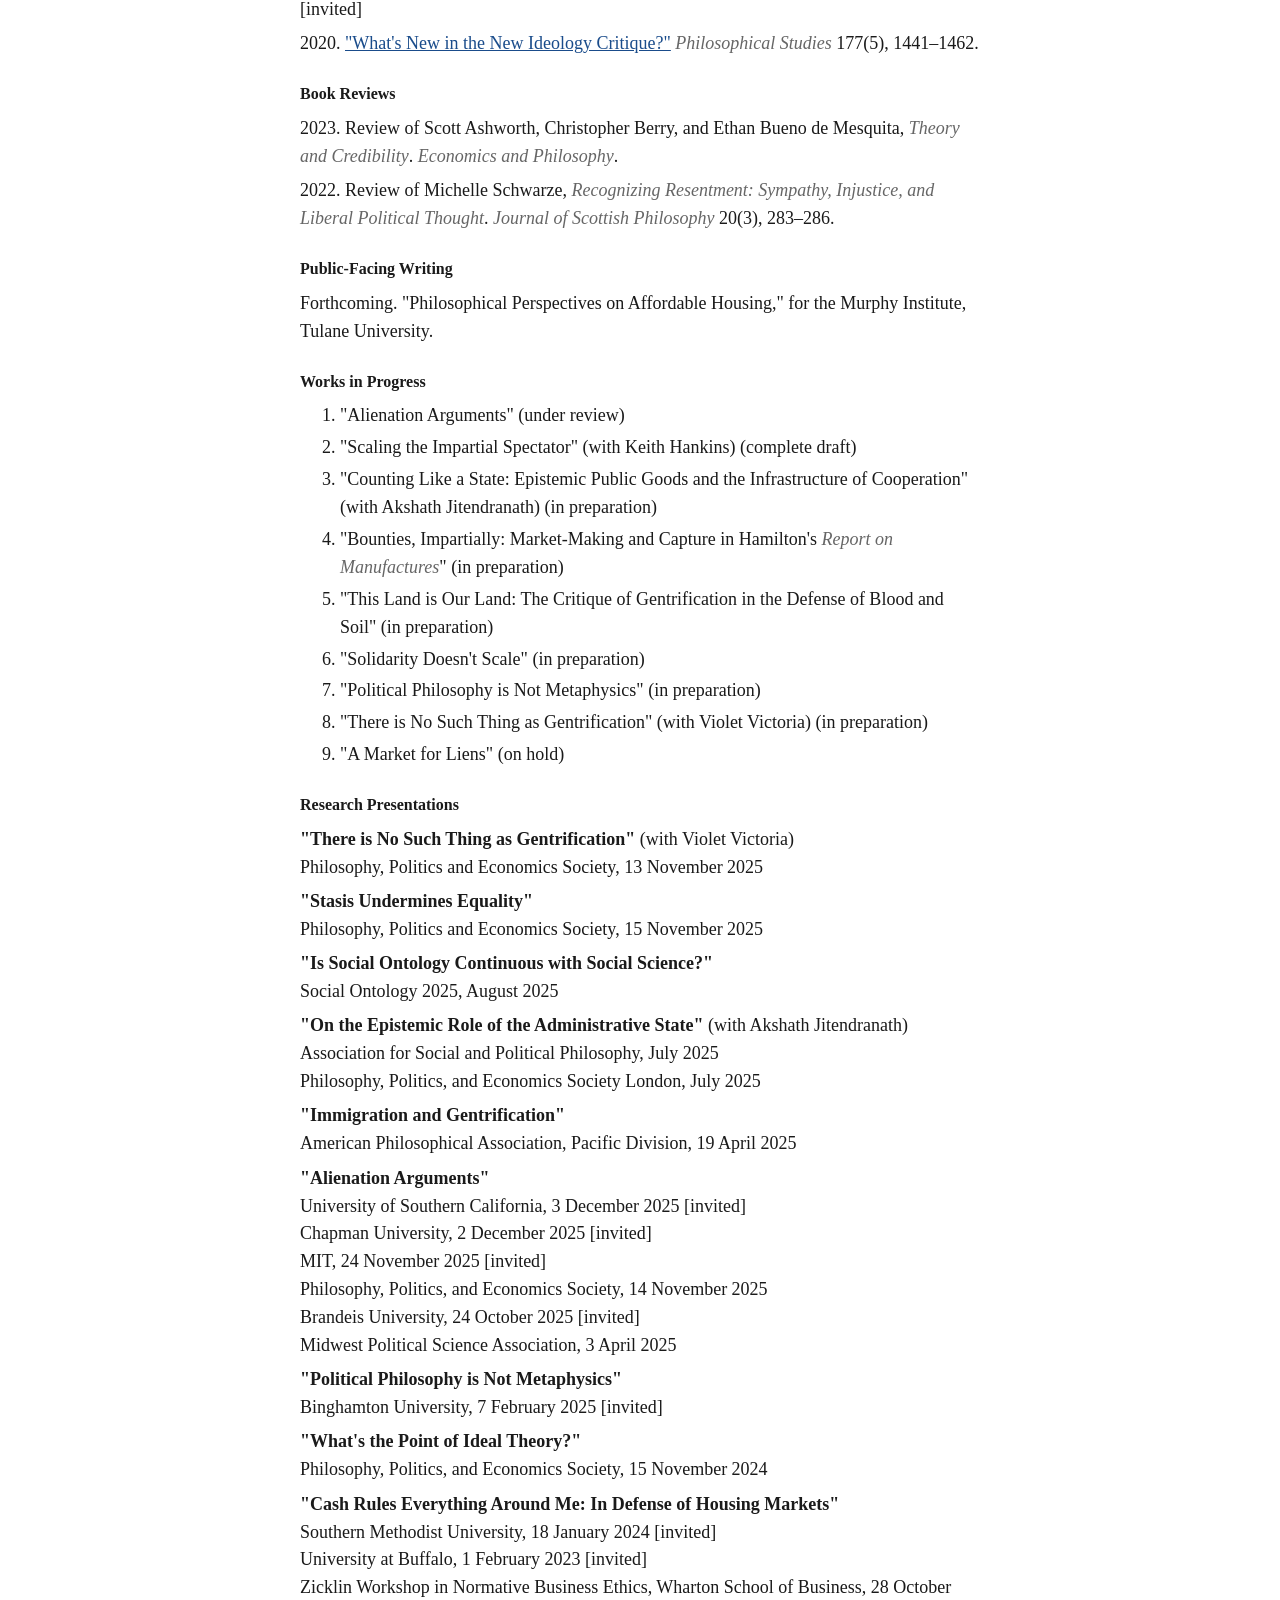
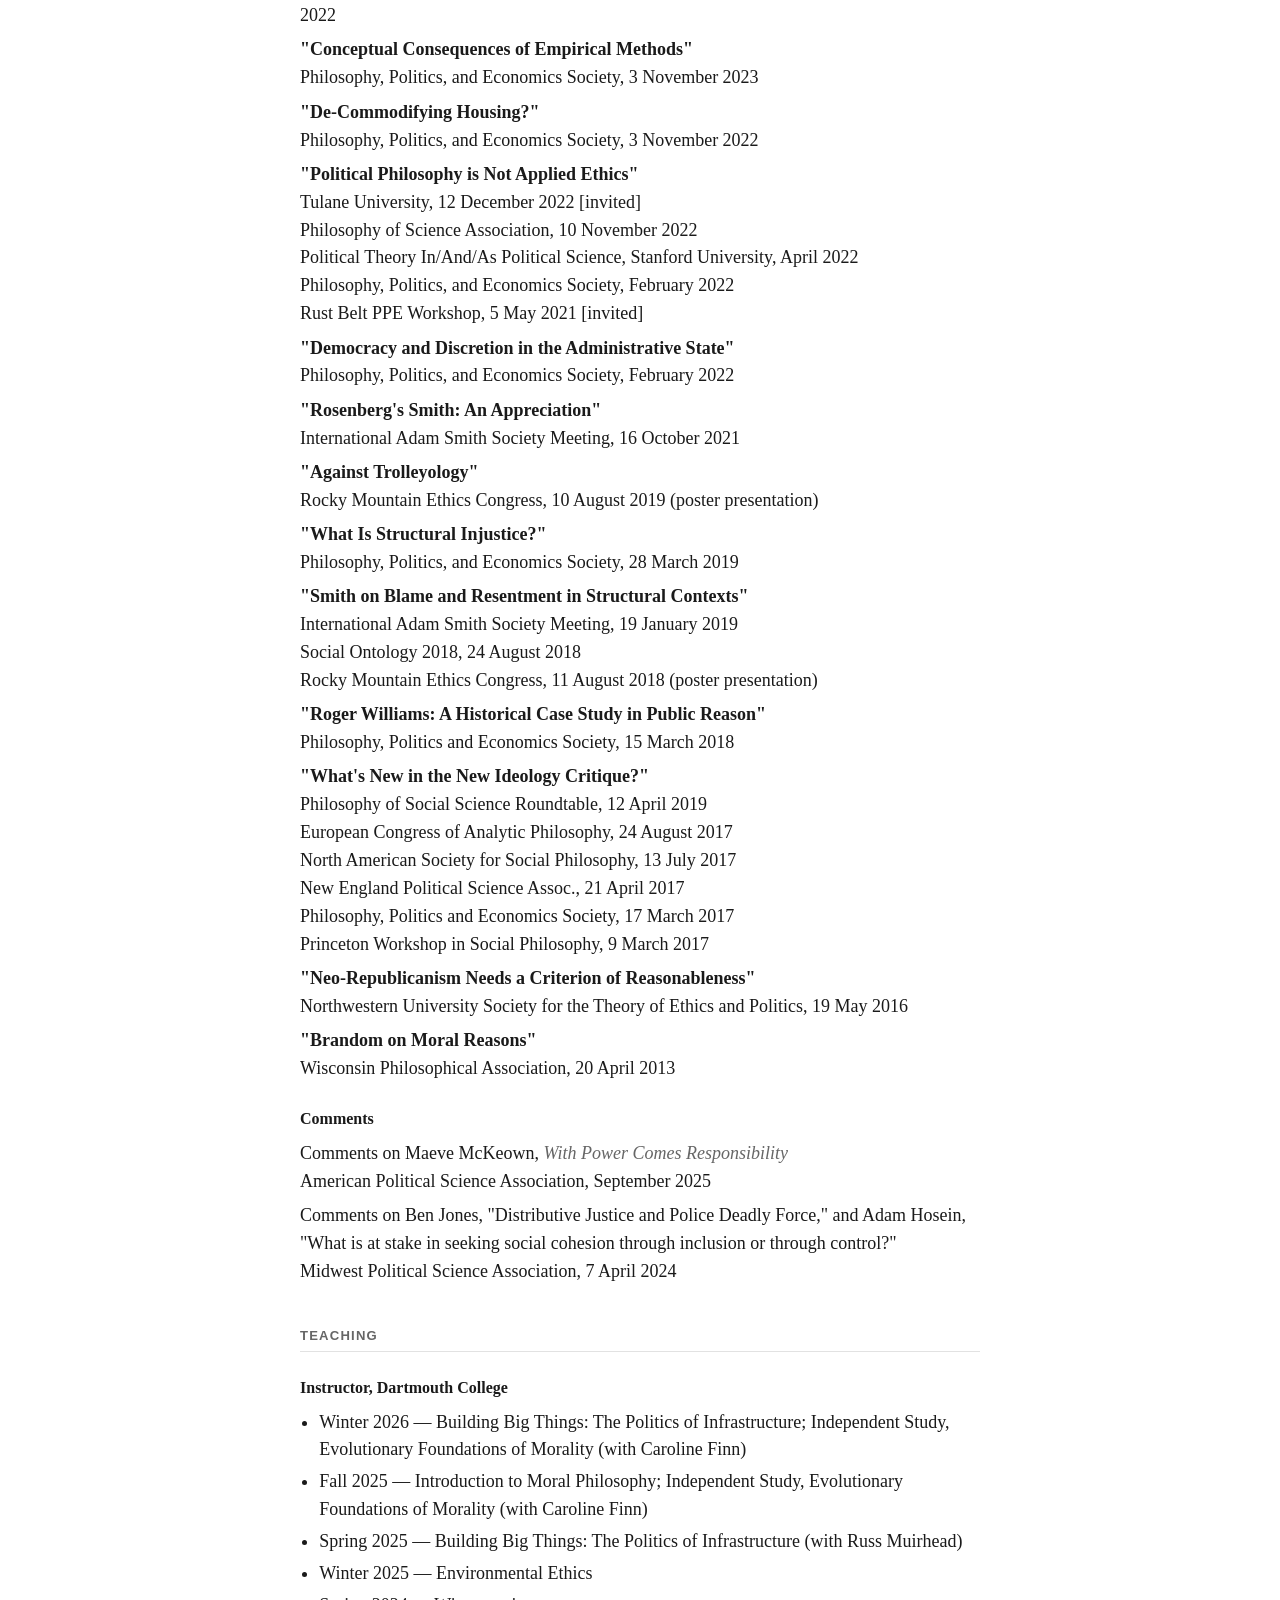
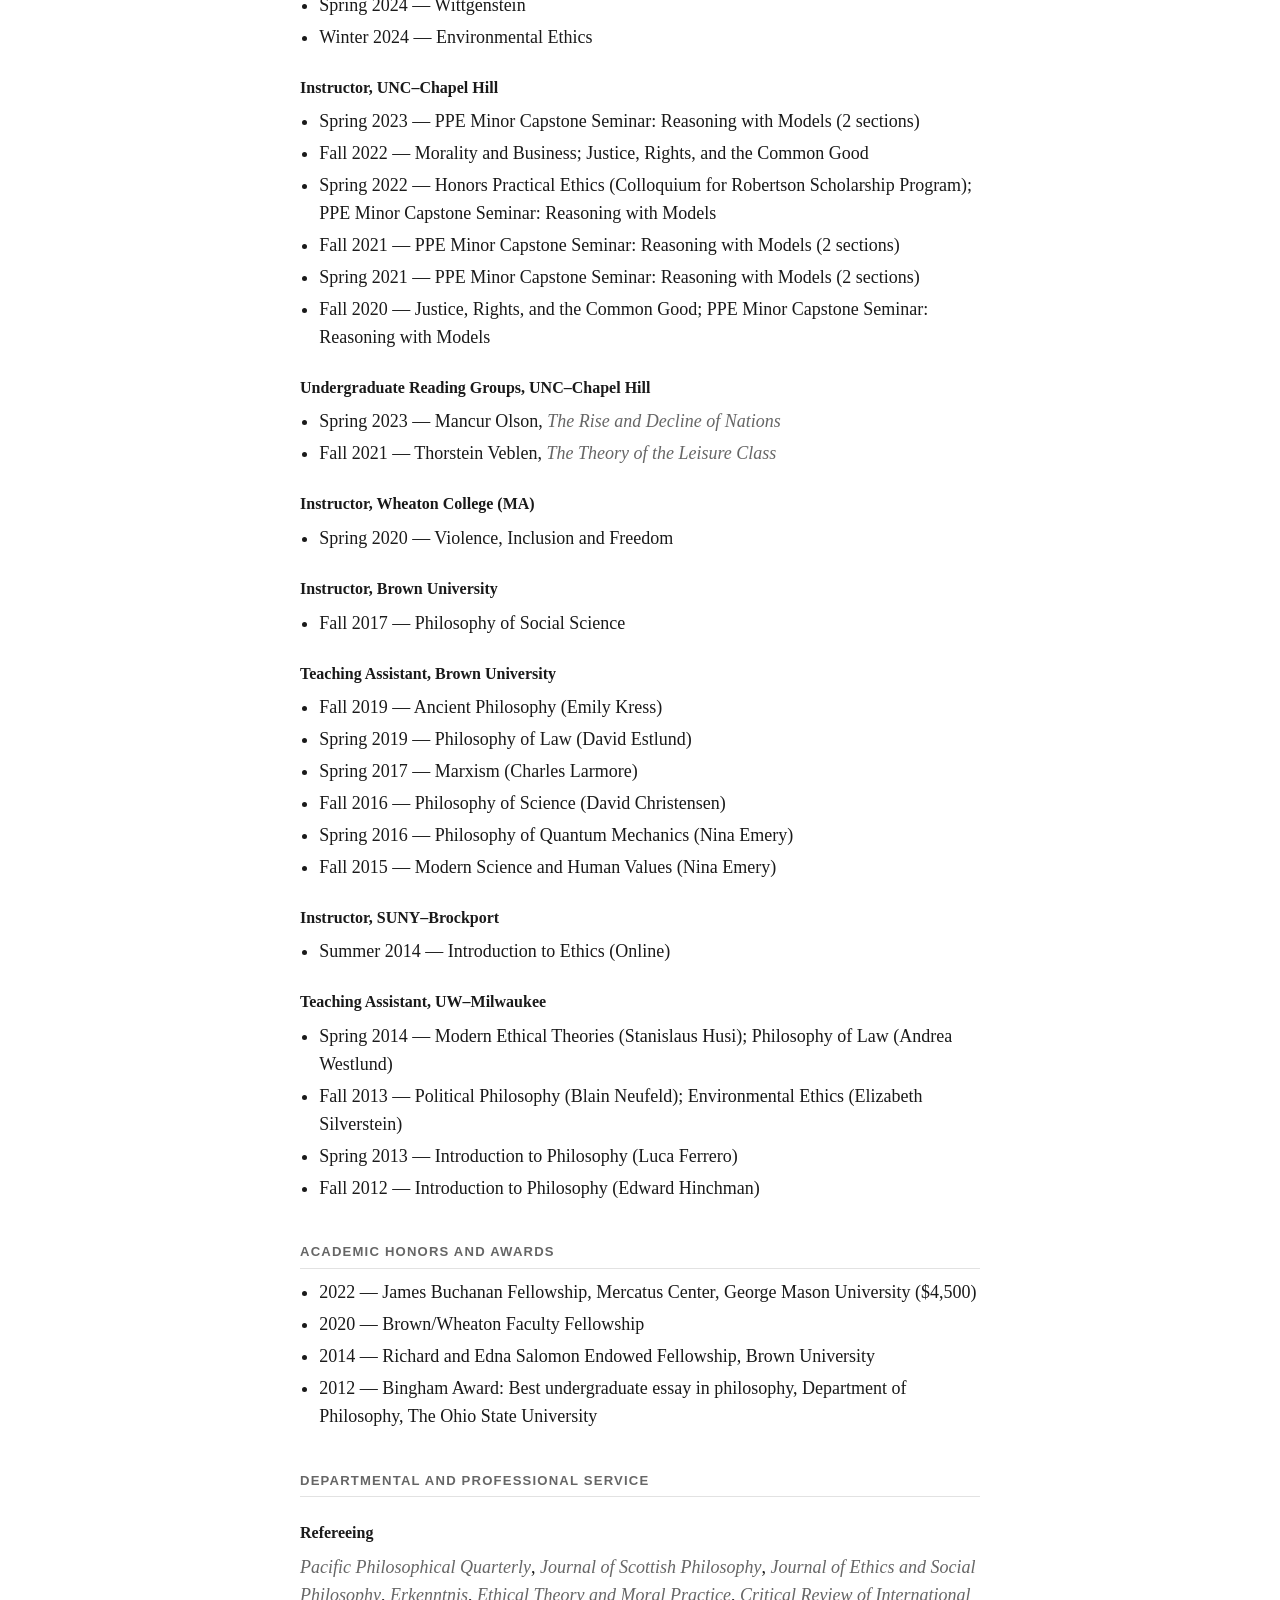
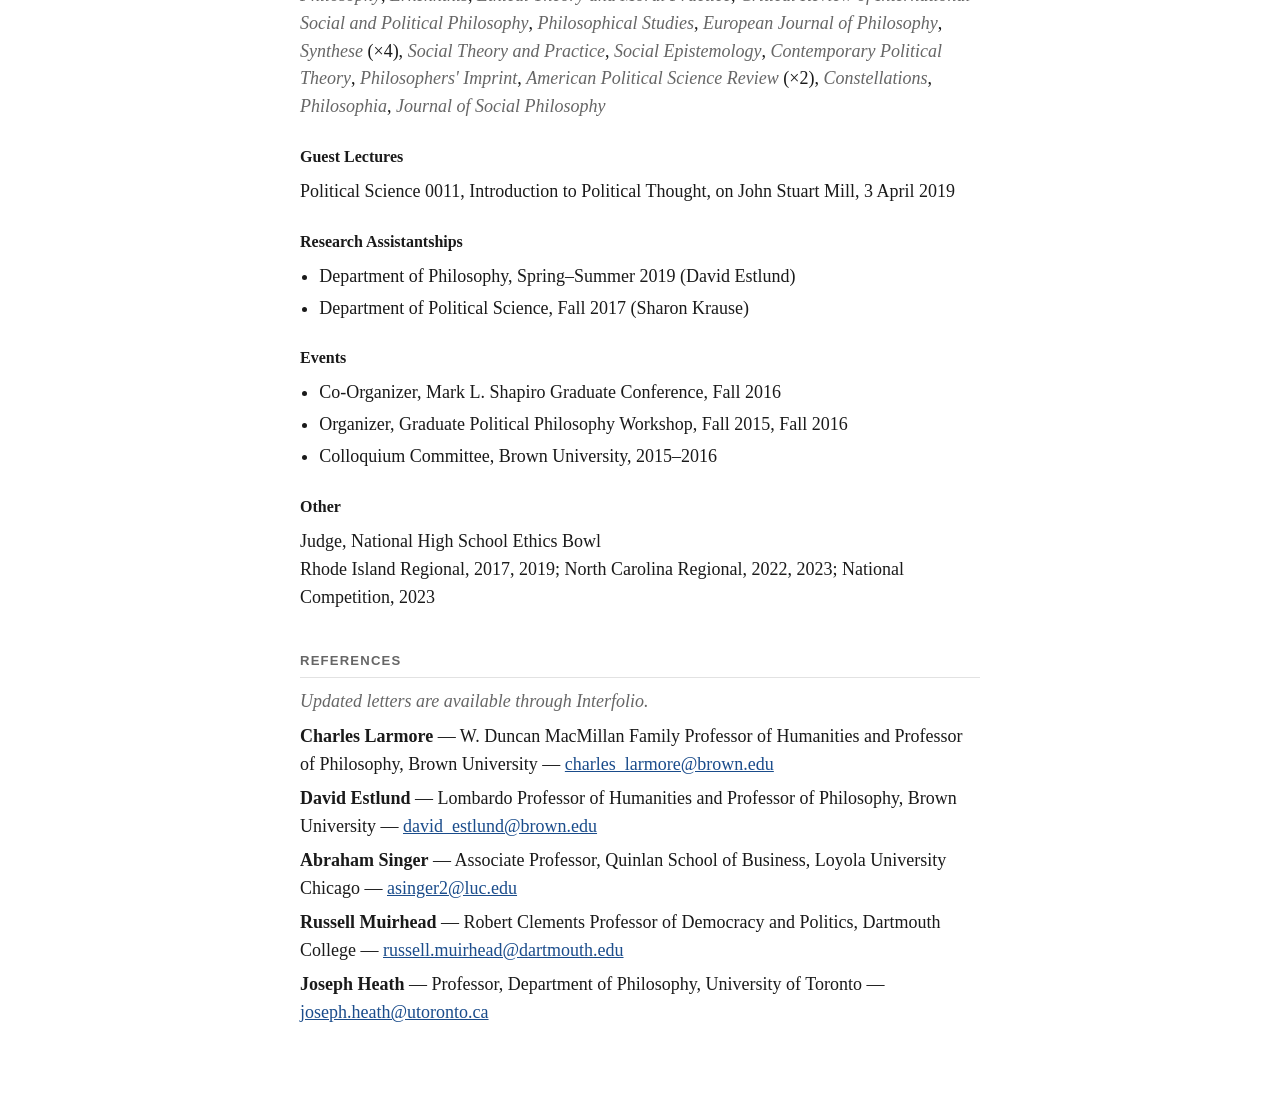
==== commit c7978286: "Publish site 2026-09-16 22:16" ====
--- a/cv.html
+++ b/cv.html
@@ -108,16 +108,17 @@
 <li>"Alienation Arguments" (under review)</li>
 <li>"Scaling the Impartial Spectator" (with Keith Hankins) (complete
 draft)</li>
+<li>"Counting Like a State: Epistemic Public Goods and the
+Infrastructure of Cooperation" (with Akshath Jitendranath) (in
+preparation)</li>
 <li>"Bounties, Impartially: Market-Making and Capture in Hamilton's
 <em>Report on Manufactures</em>" (in preparation)</li>
 <li>"This Land is Our Land: The Critique of Gentrification in the
 Defense of Blood and Soil" (in preparation)</li>
 <li>"Solidarity Doesn't Scale" (in preparation)</li>
 <li>"Political Philosophy is Not Metaphysics" (in preparation)</li>
-<li>"On the Epistemic Role of the Administrative State" (with Akshath
-Jitendranath) (in preparation)</li>
 <li>"There is No Such Thing as Gentrification" (with Violet Victoria)
-(on hold)</li>
+(in preparation)</li>
 <li>"A Market for Liens" (on hold)</li>
 </ol>
 <h3 id="research-presentations">Research Presentations</h3>
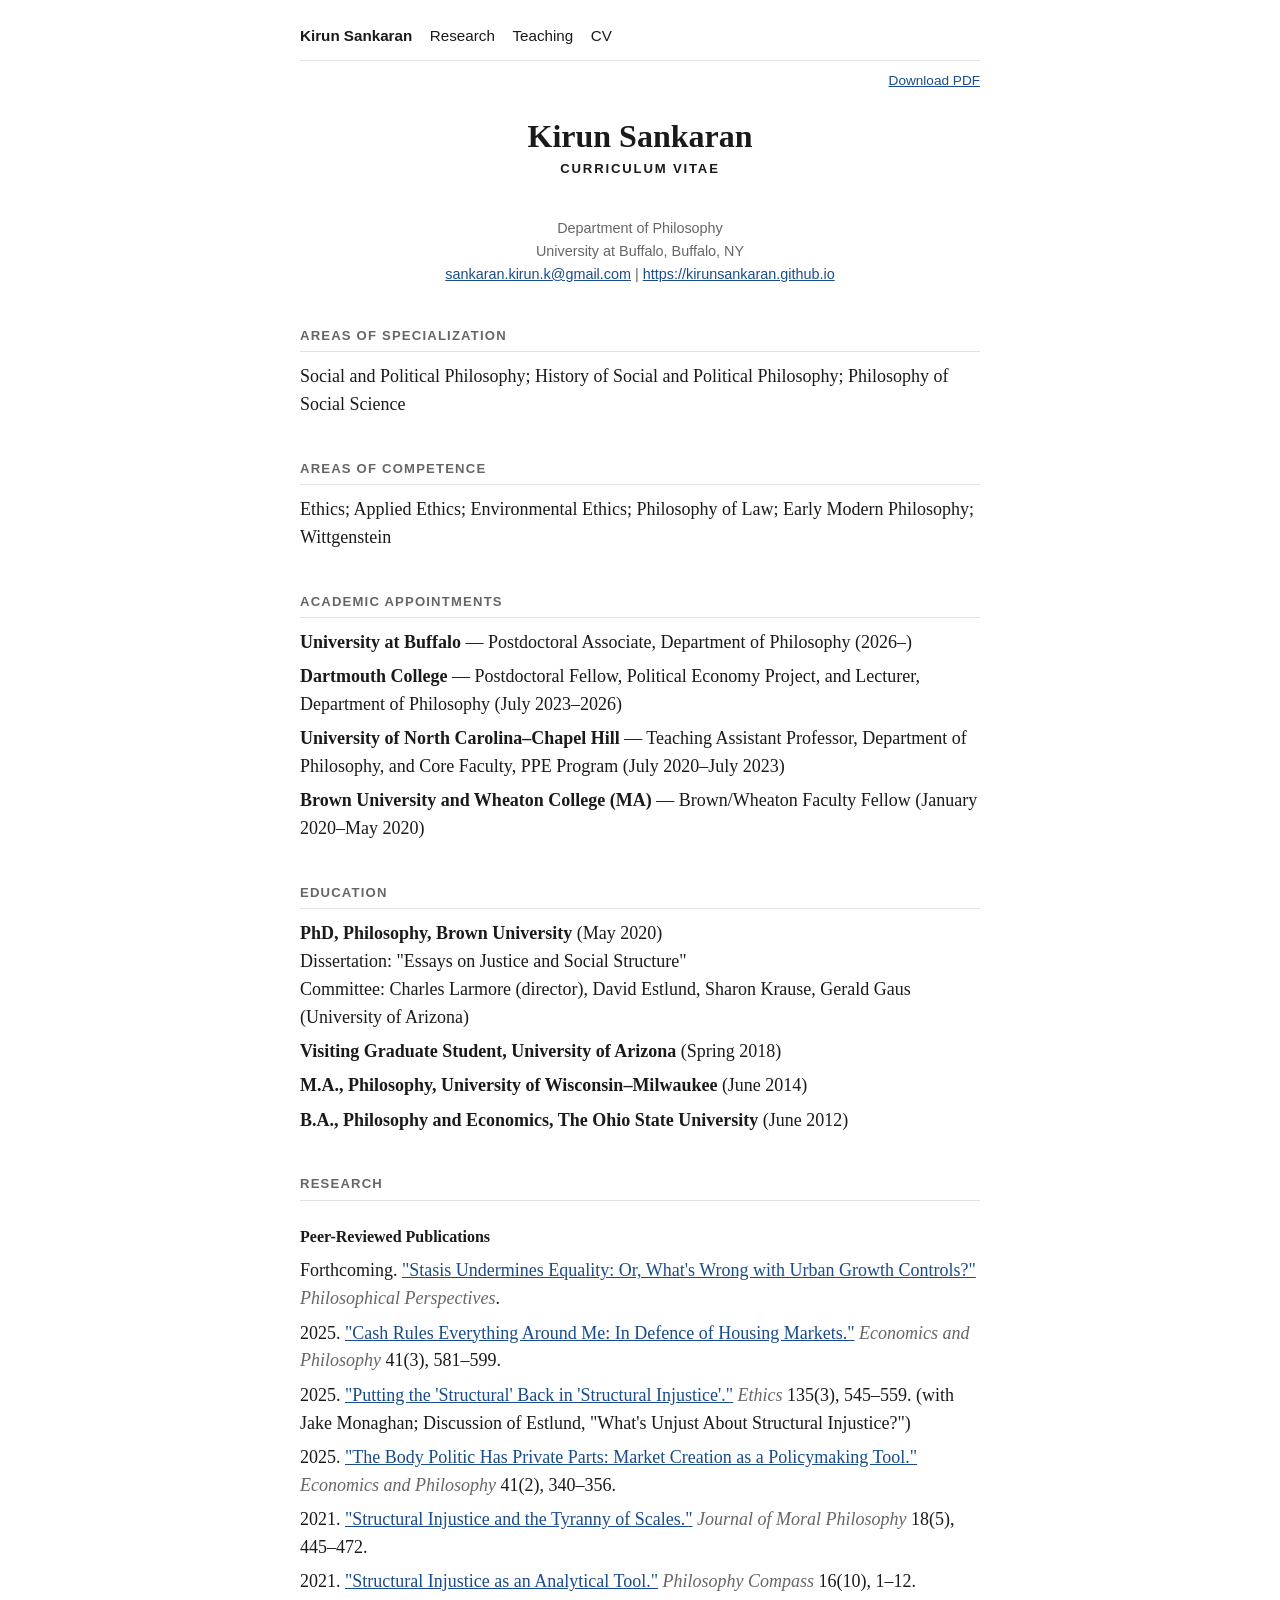
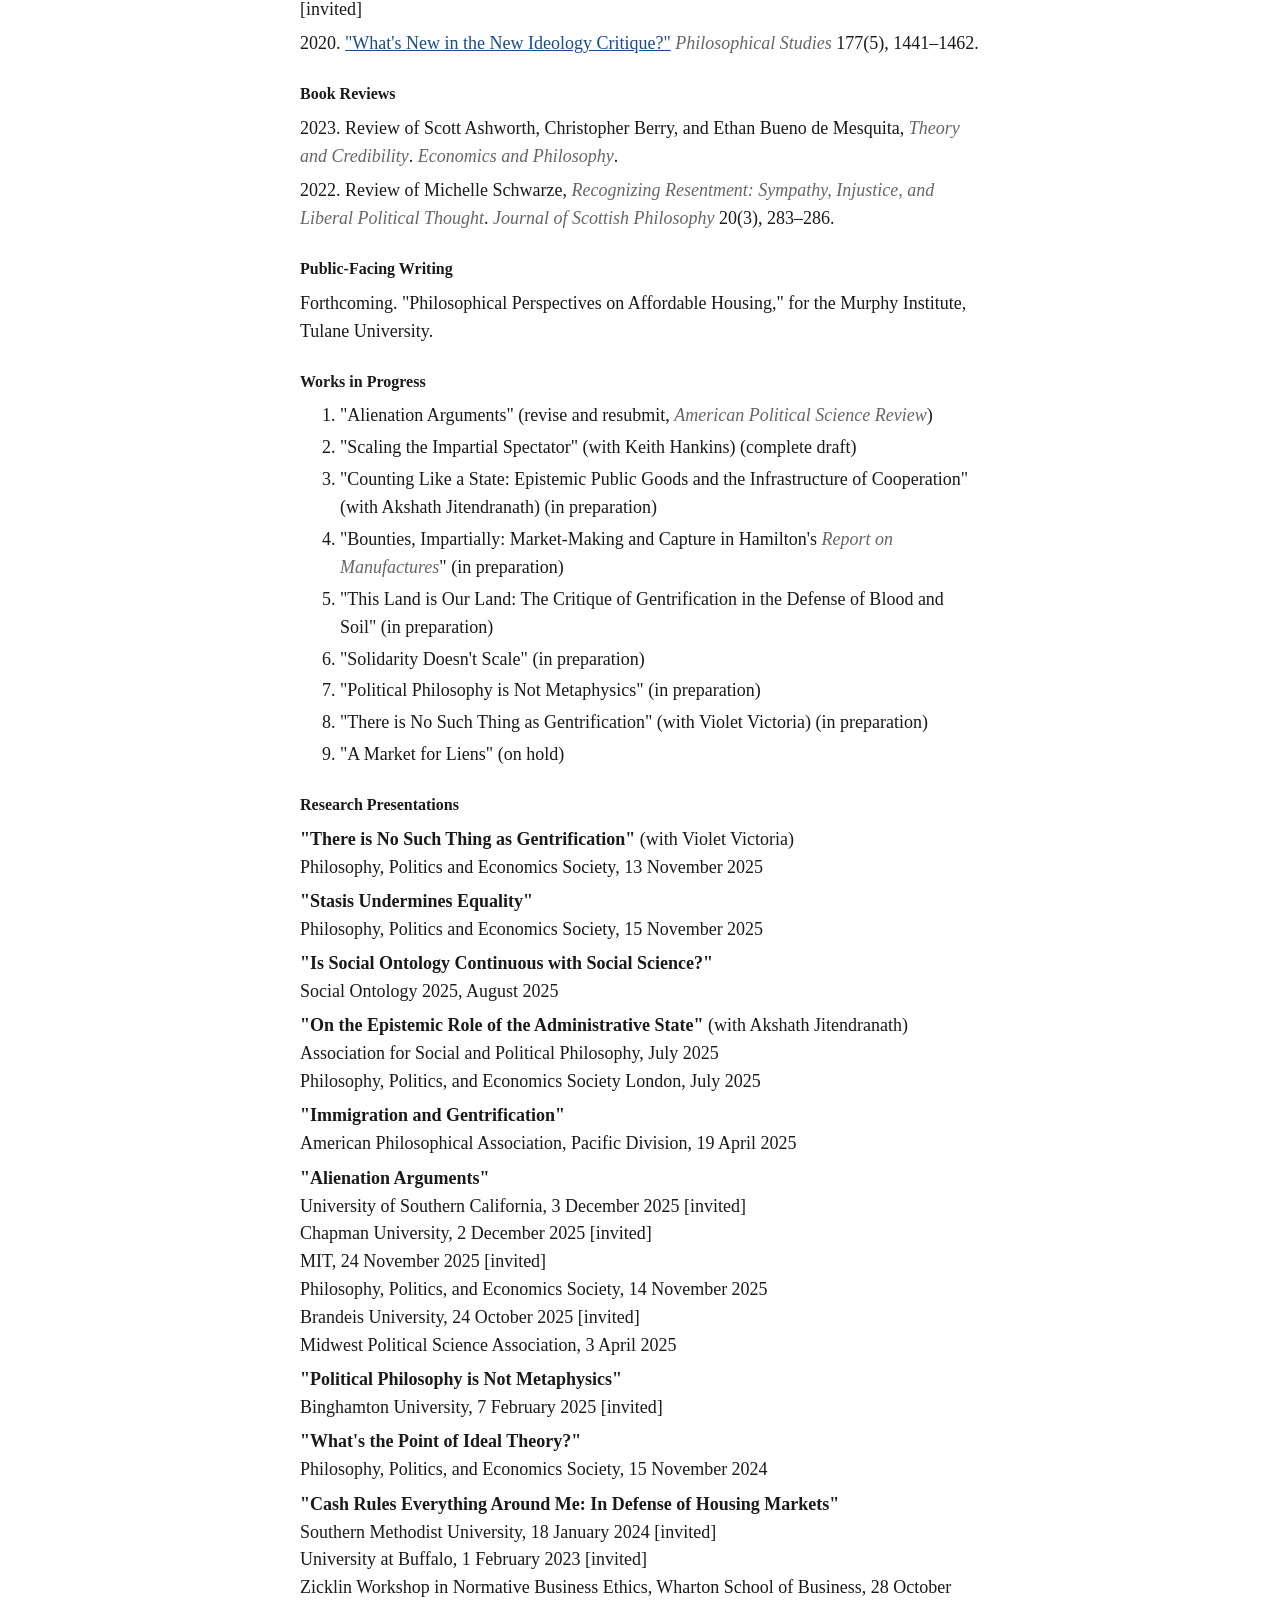
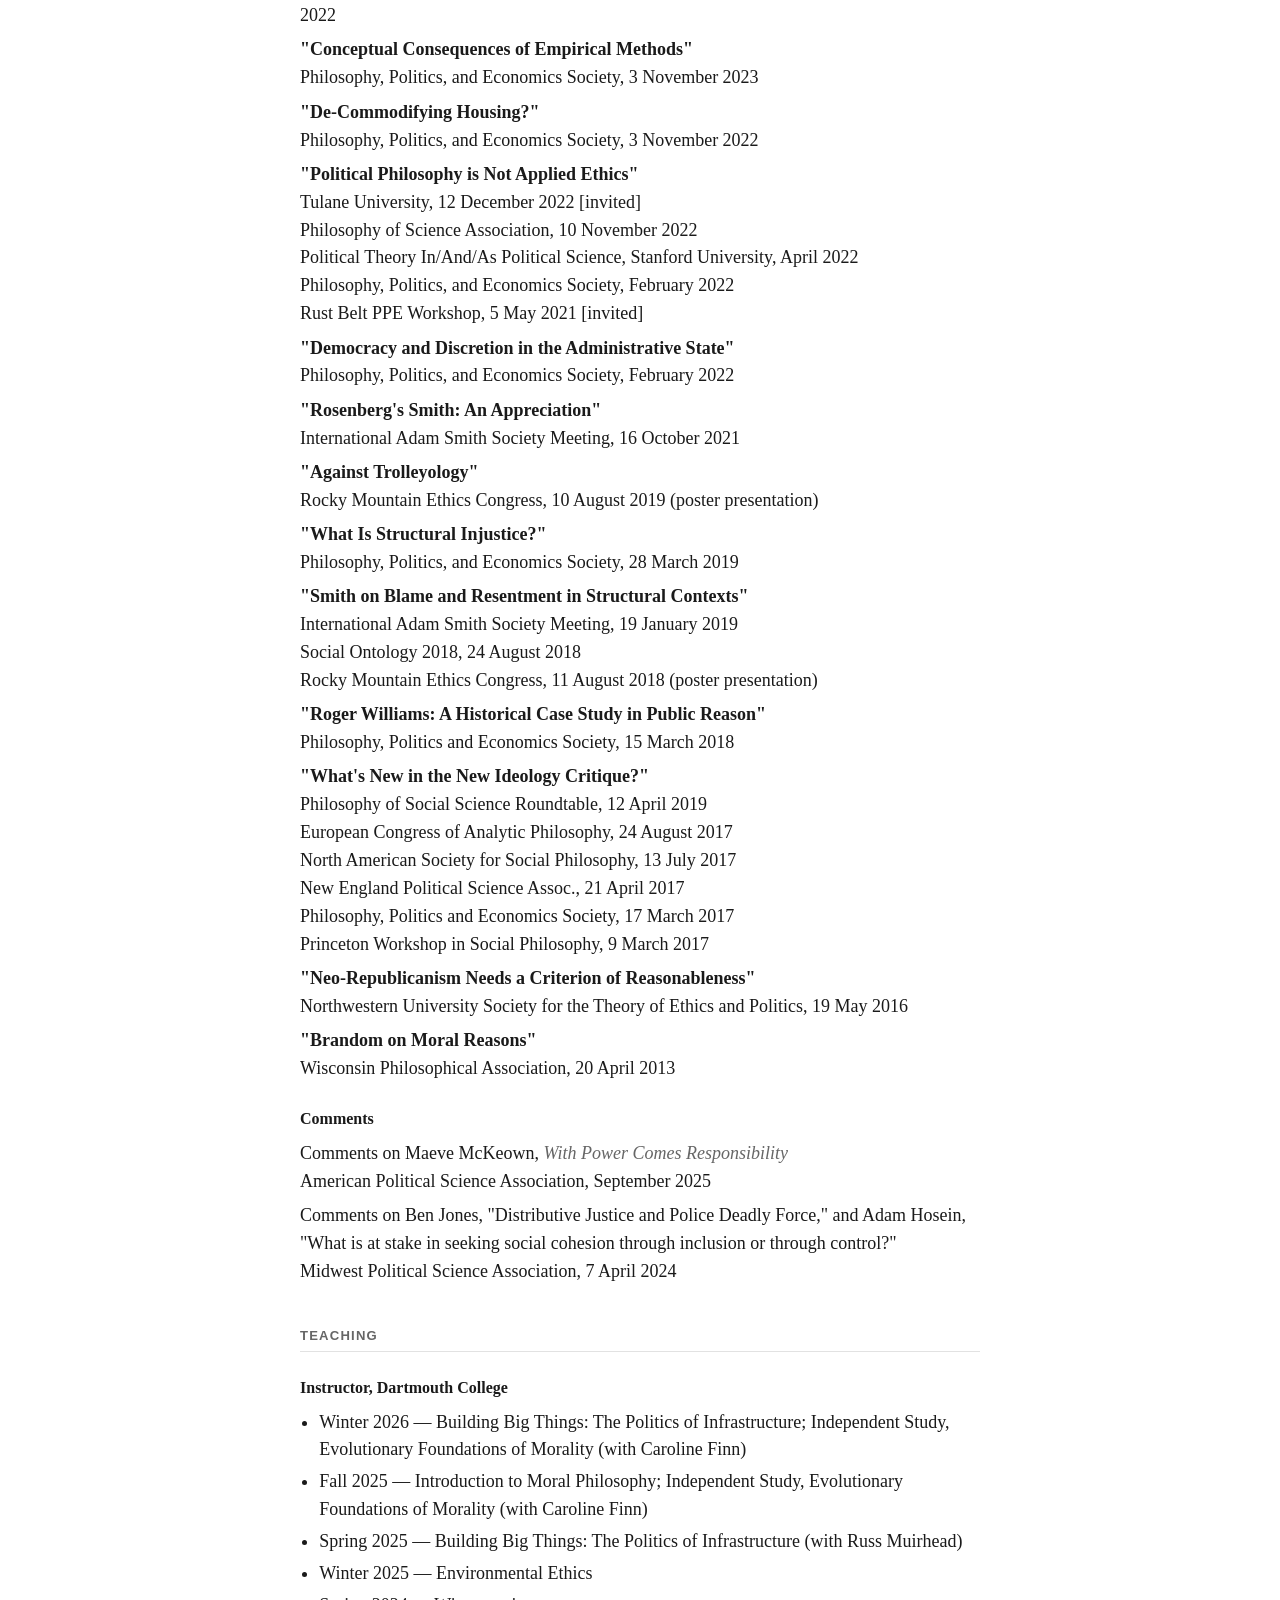
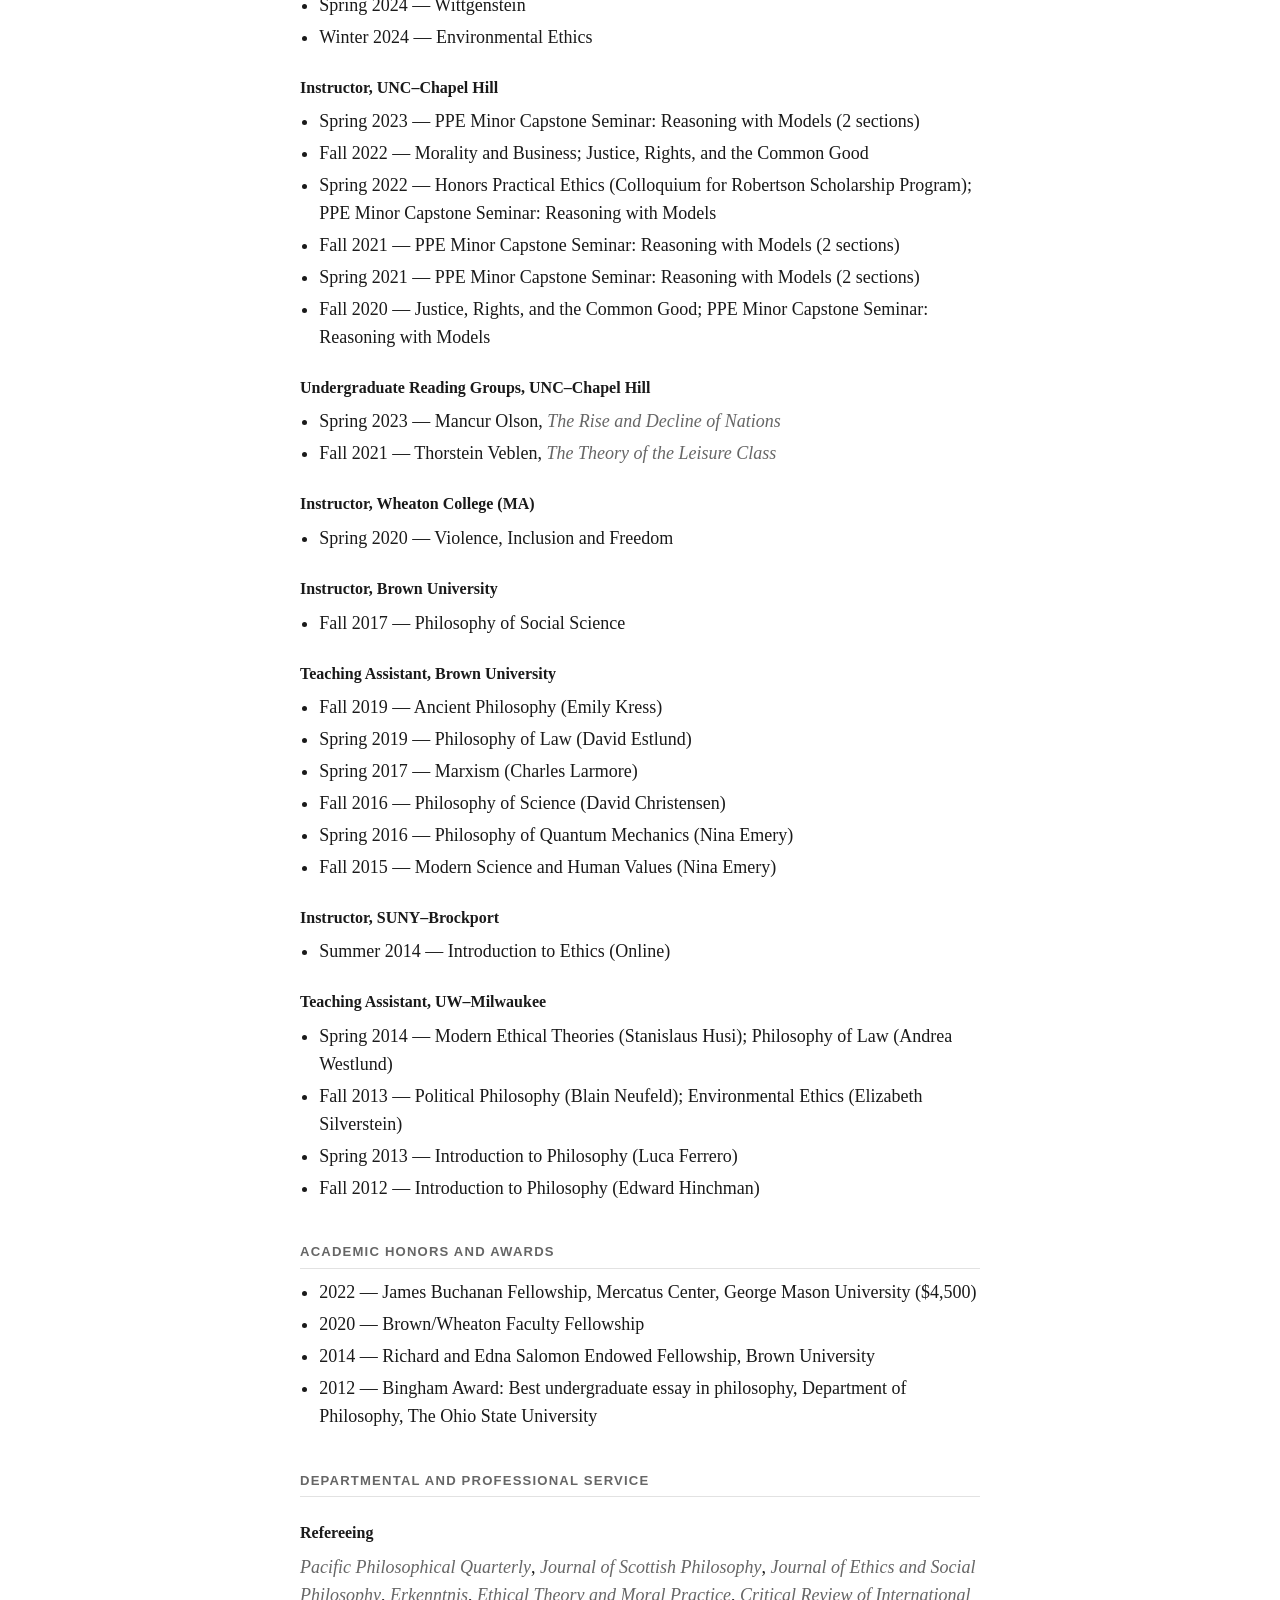
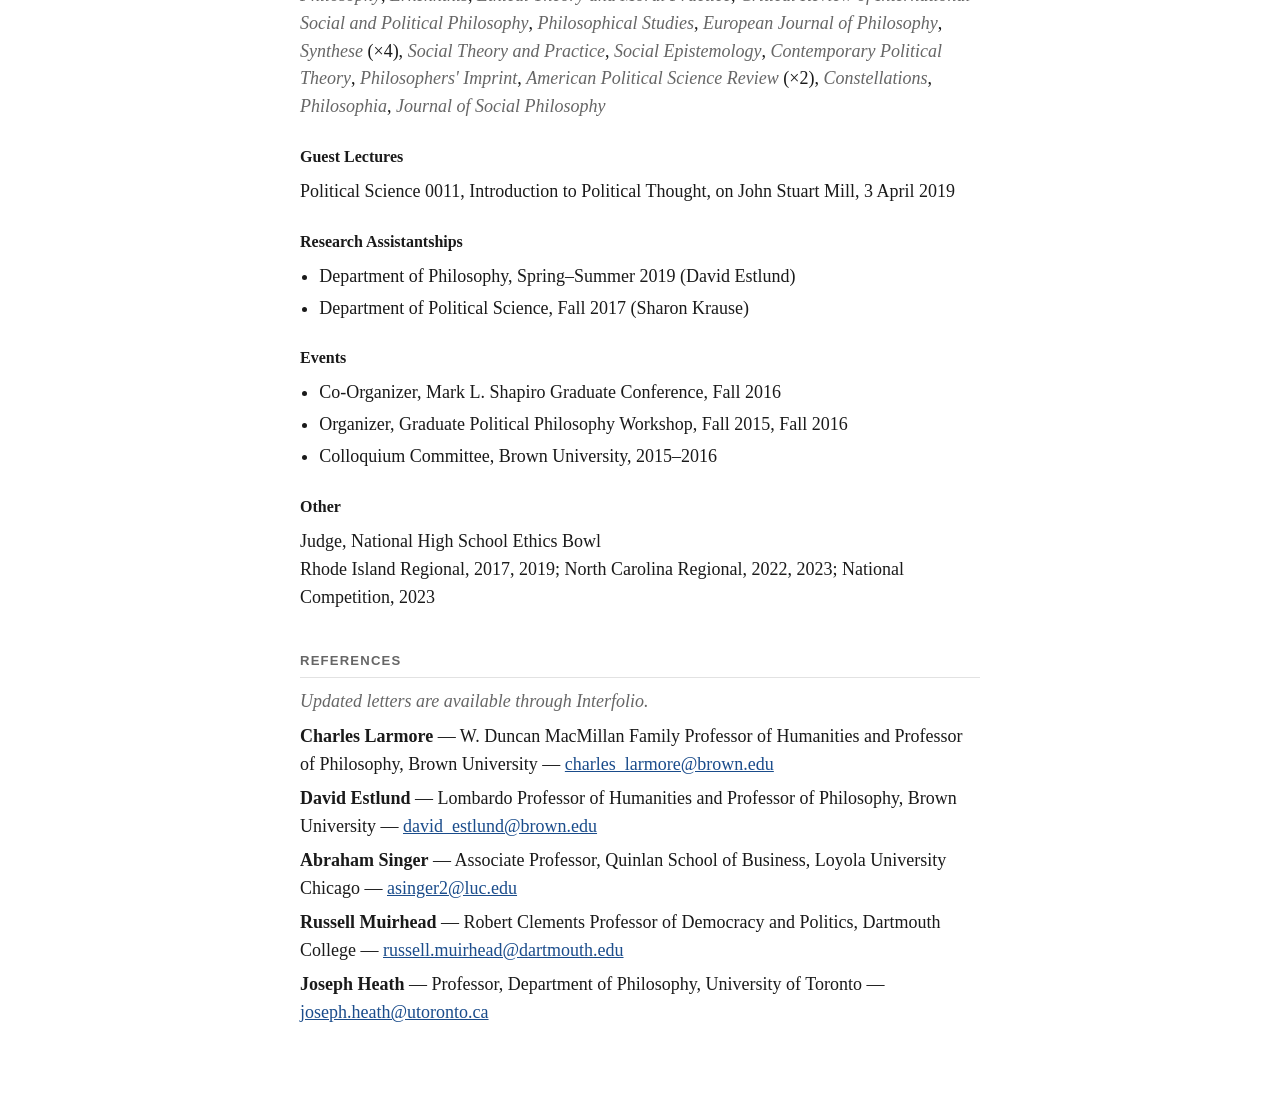
==== commit 7560ee49: "Publish site 2026-09-28 20:23" ====
--- a/cv.html
+++ b/cv.html
@@ -105,7 +105,8 @@
 the Murphy Institute, Tulane University.</p>
 <h3 id="works-in-progress">Works in Progress</h3>
 <ol type="1">
-<li>"Alienation Arguments" (under review)</li>
+<li>"Alienation Arguments" (revise and resubmit, <em>American Political
+Science Review</em>)</li>
 <li>"Scaling the Impartial Spectator" (with Keith Hankins) (complete
 draft)</li>
 <li>"Counting Like a State: Epistemic Public Goods and the
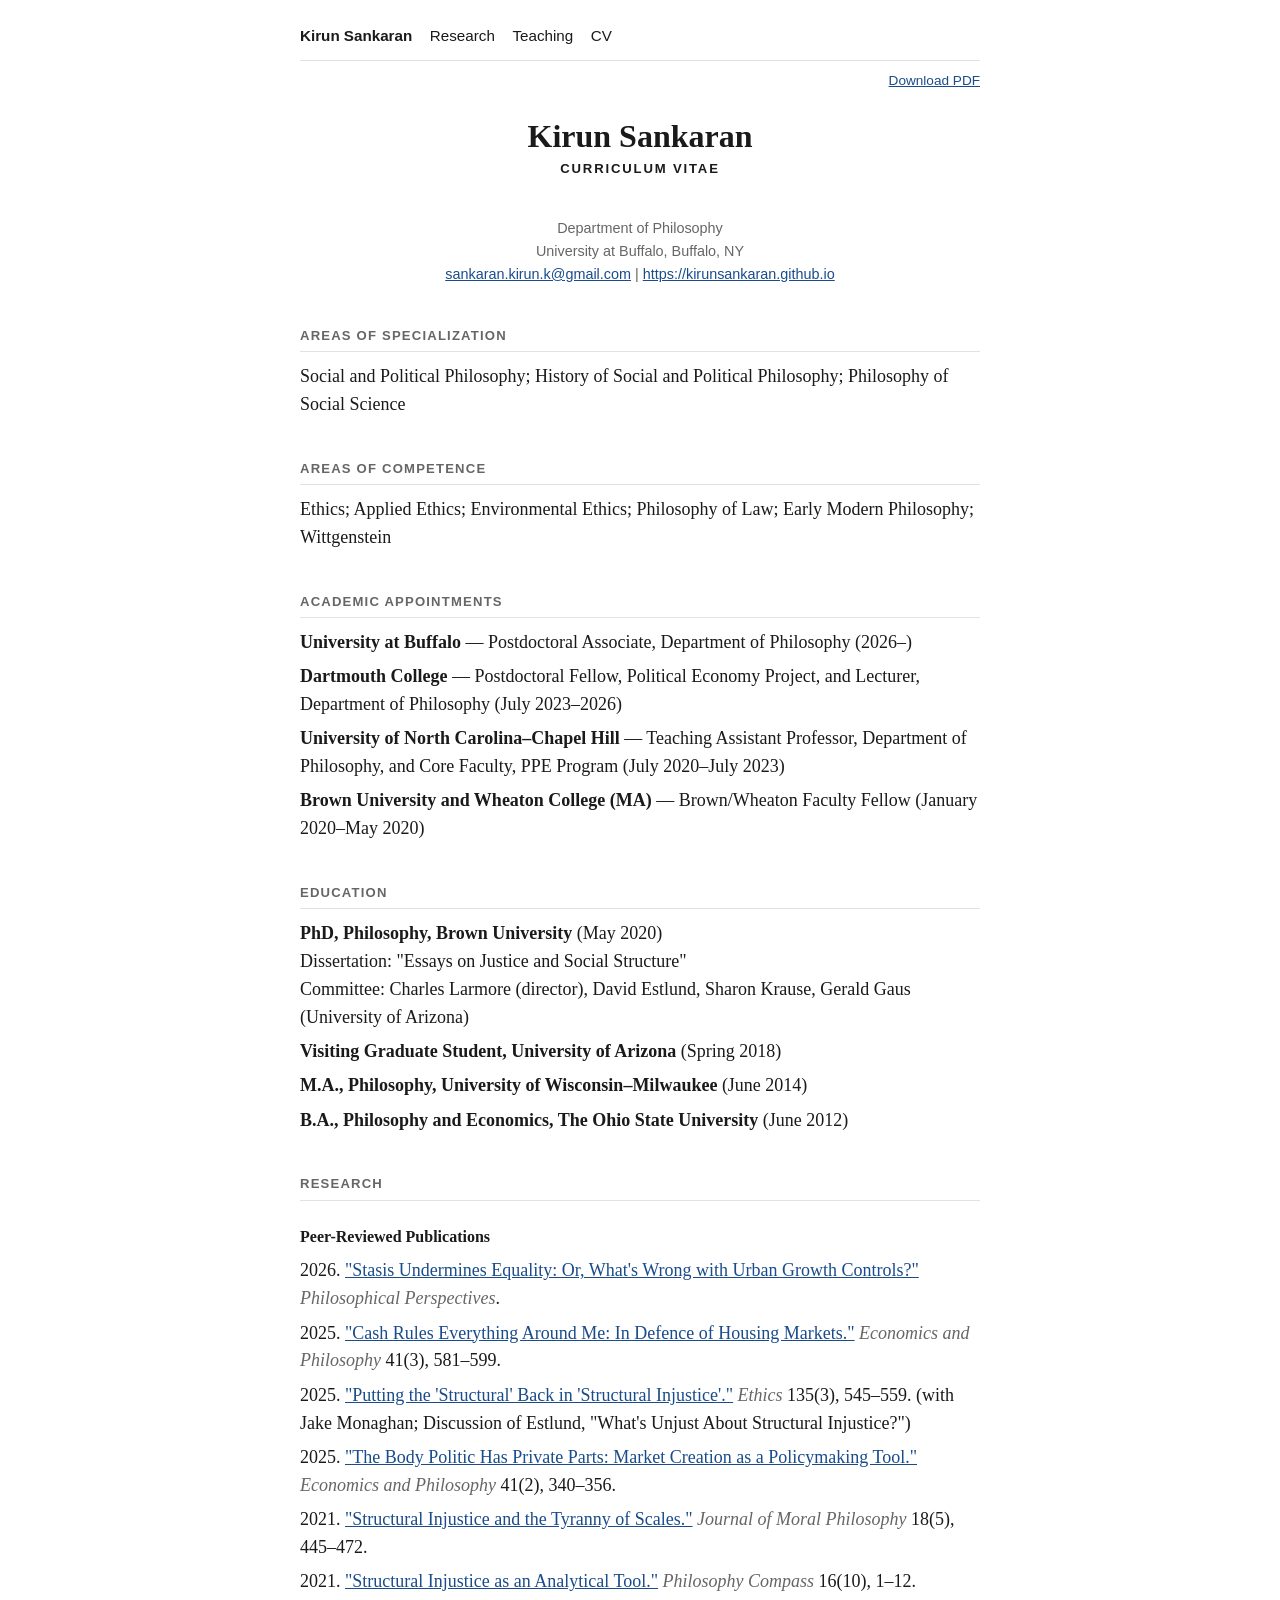
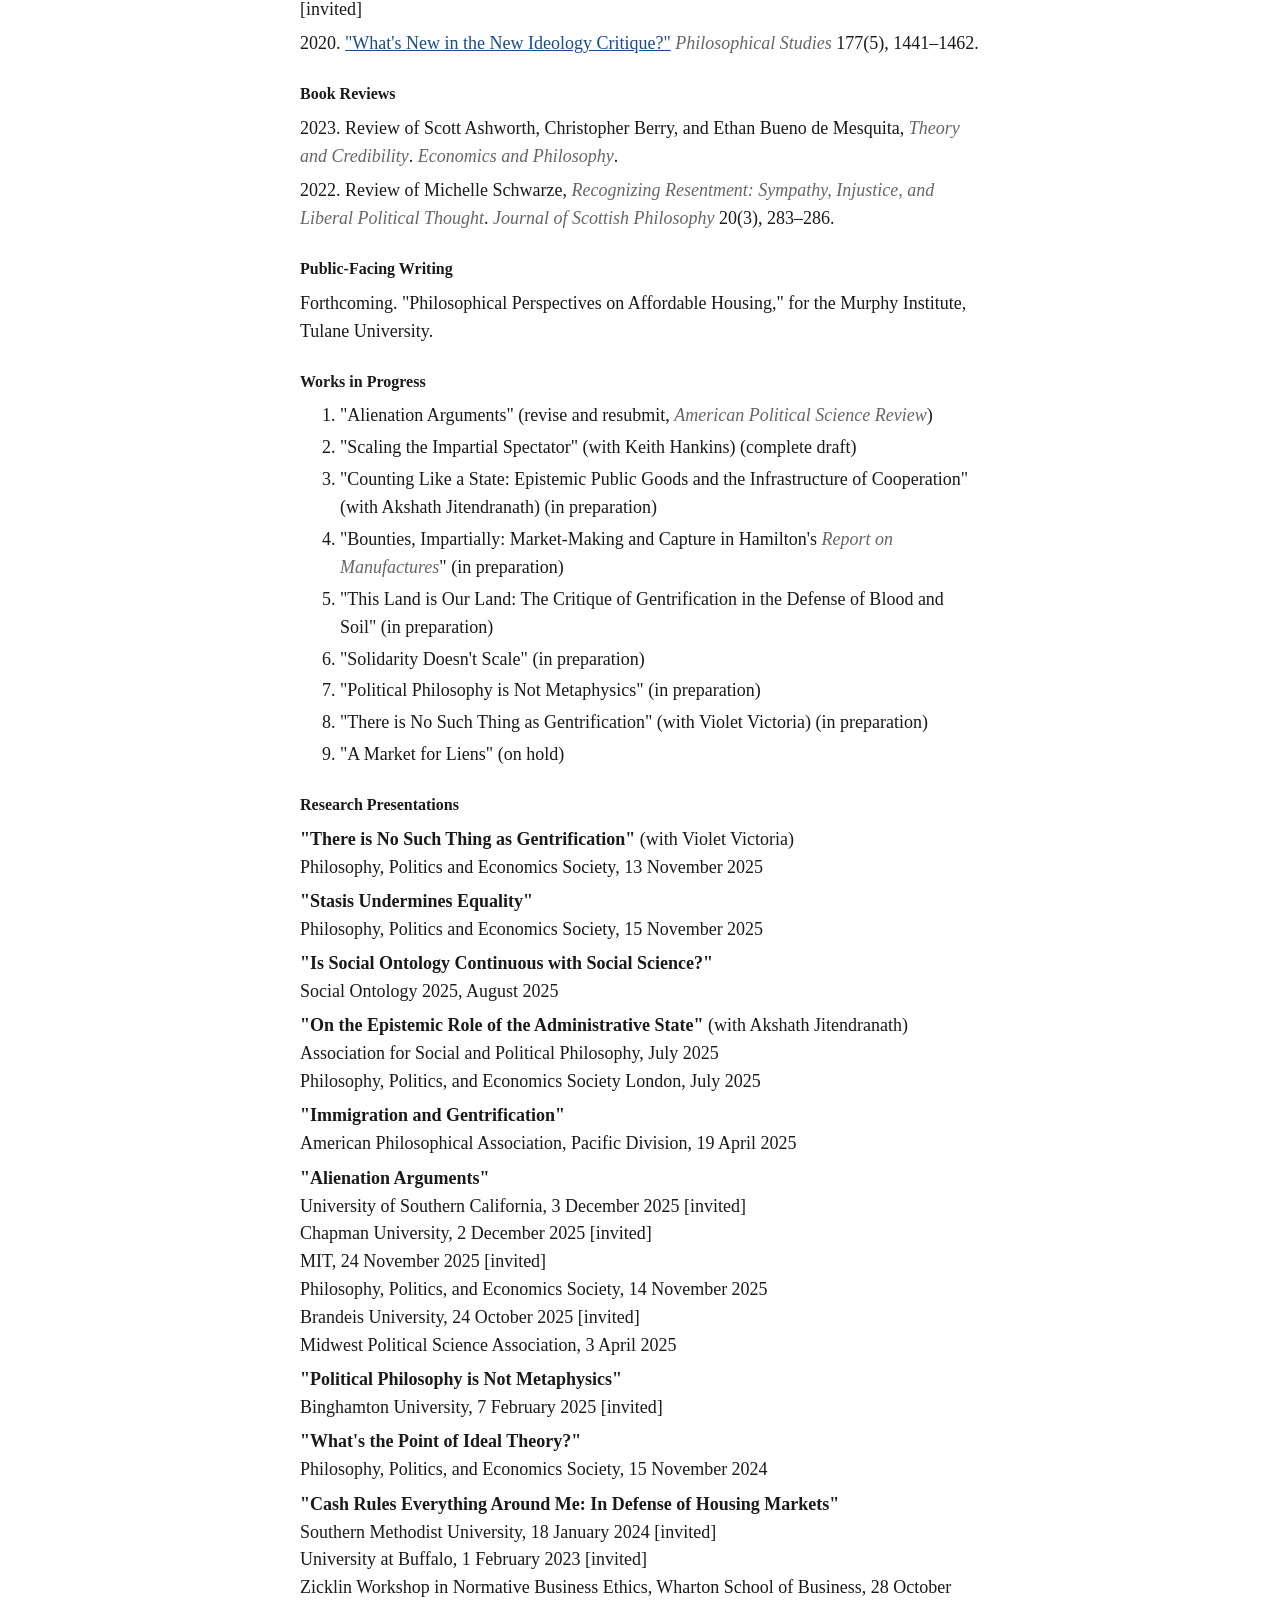
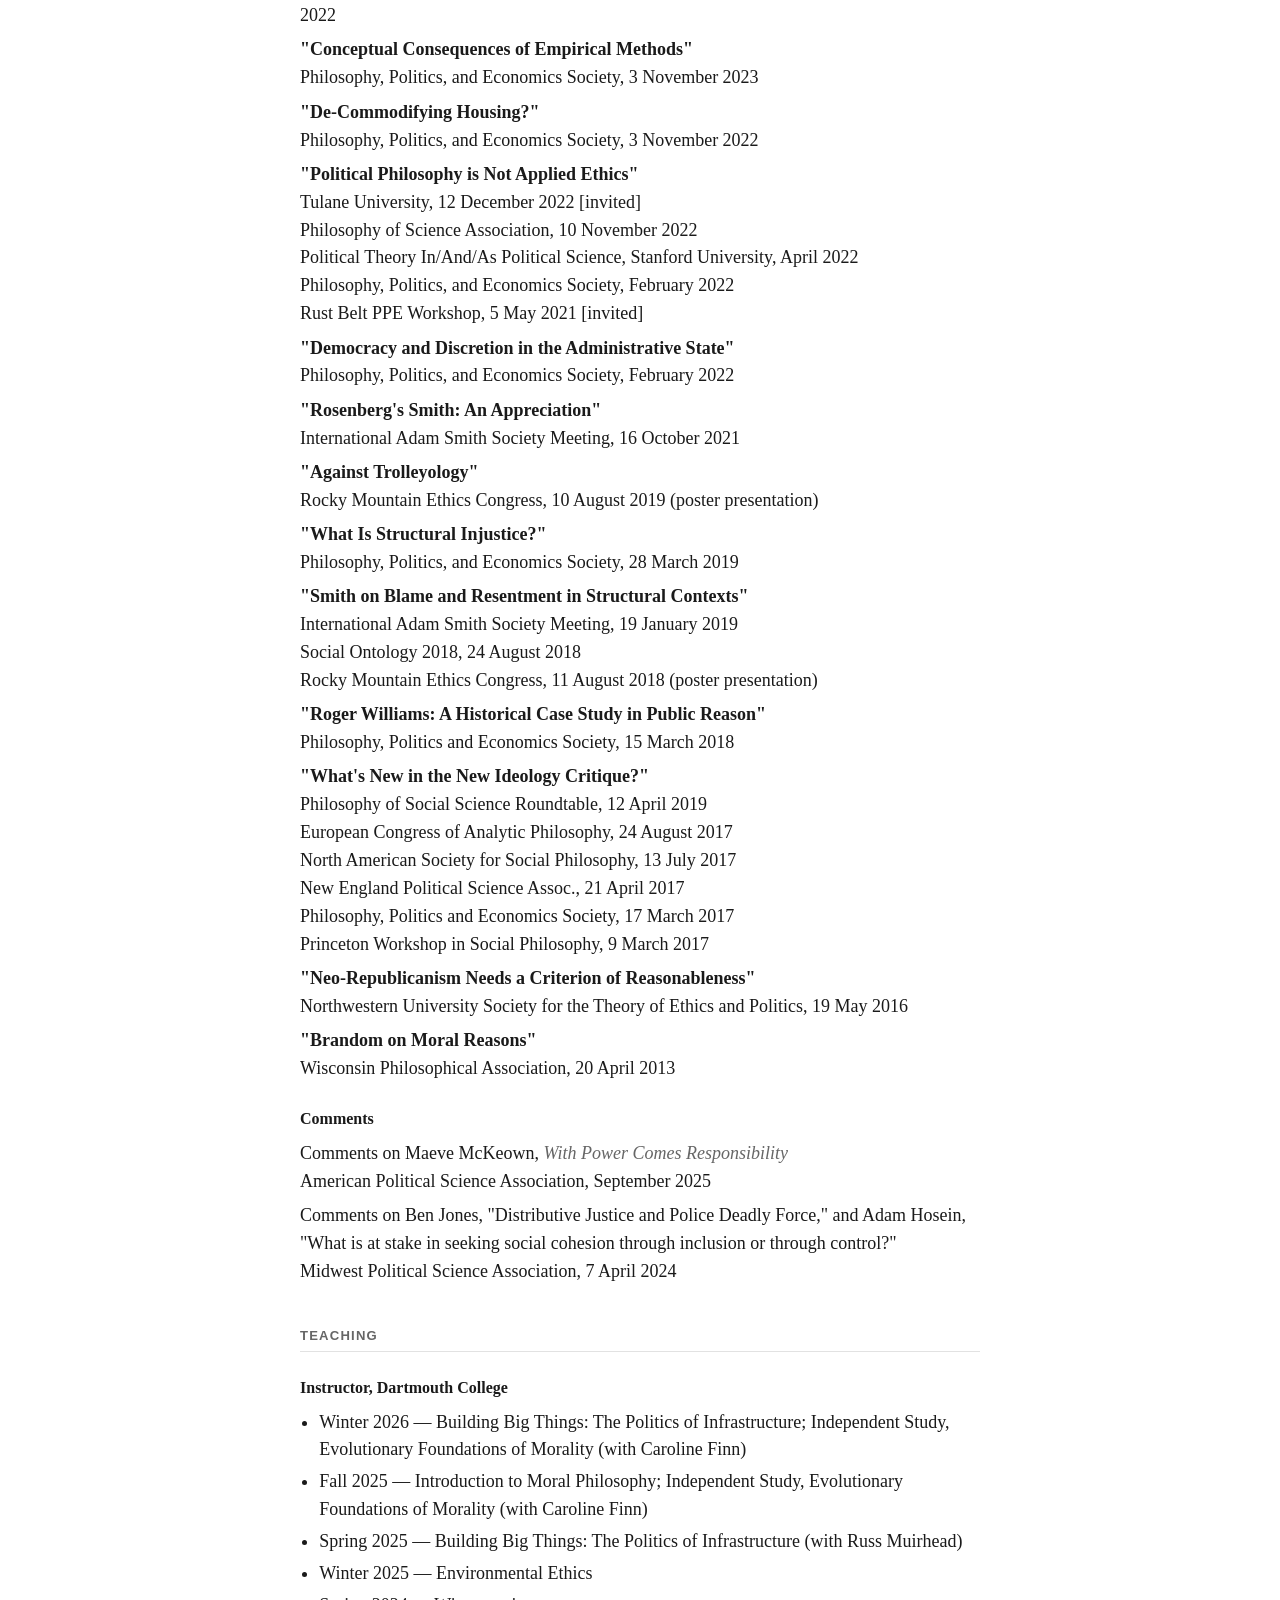
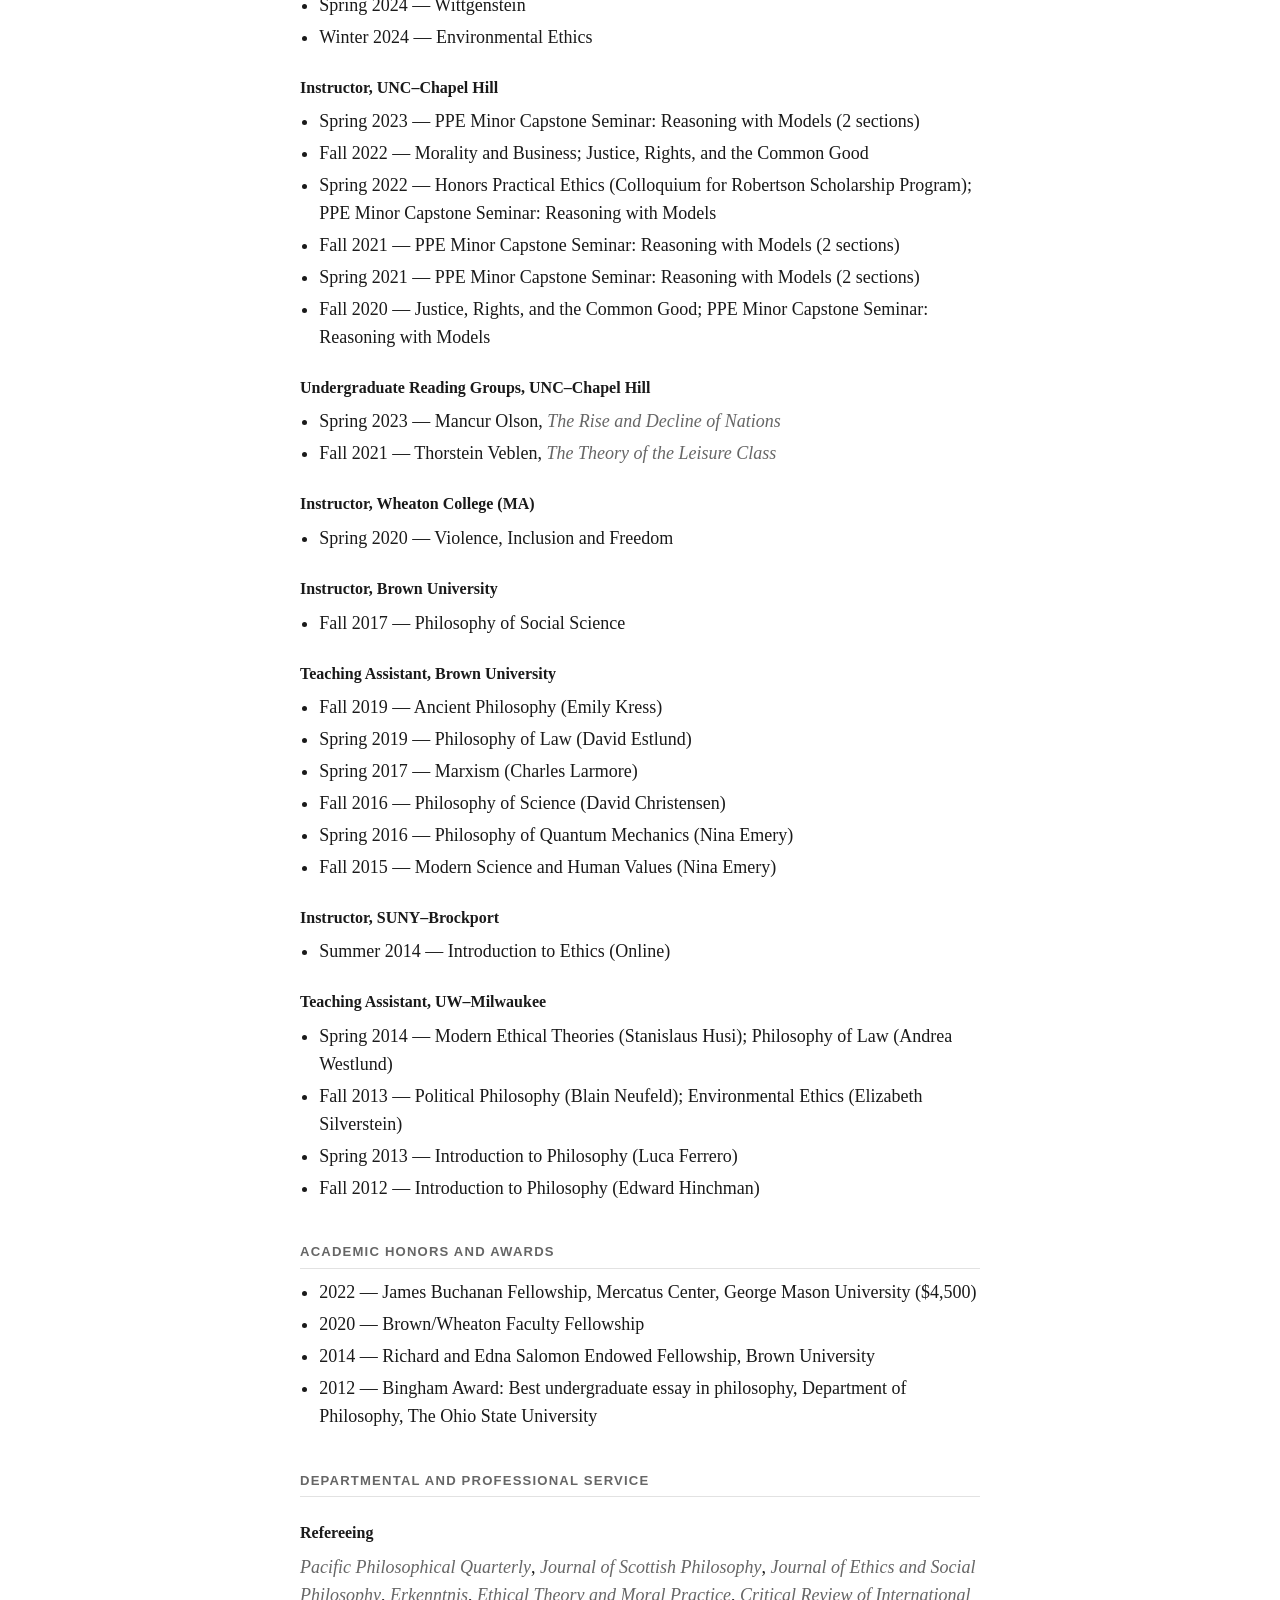
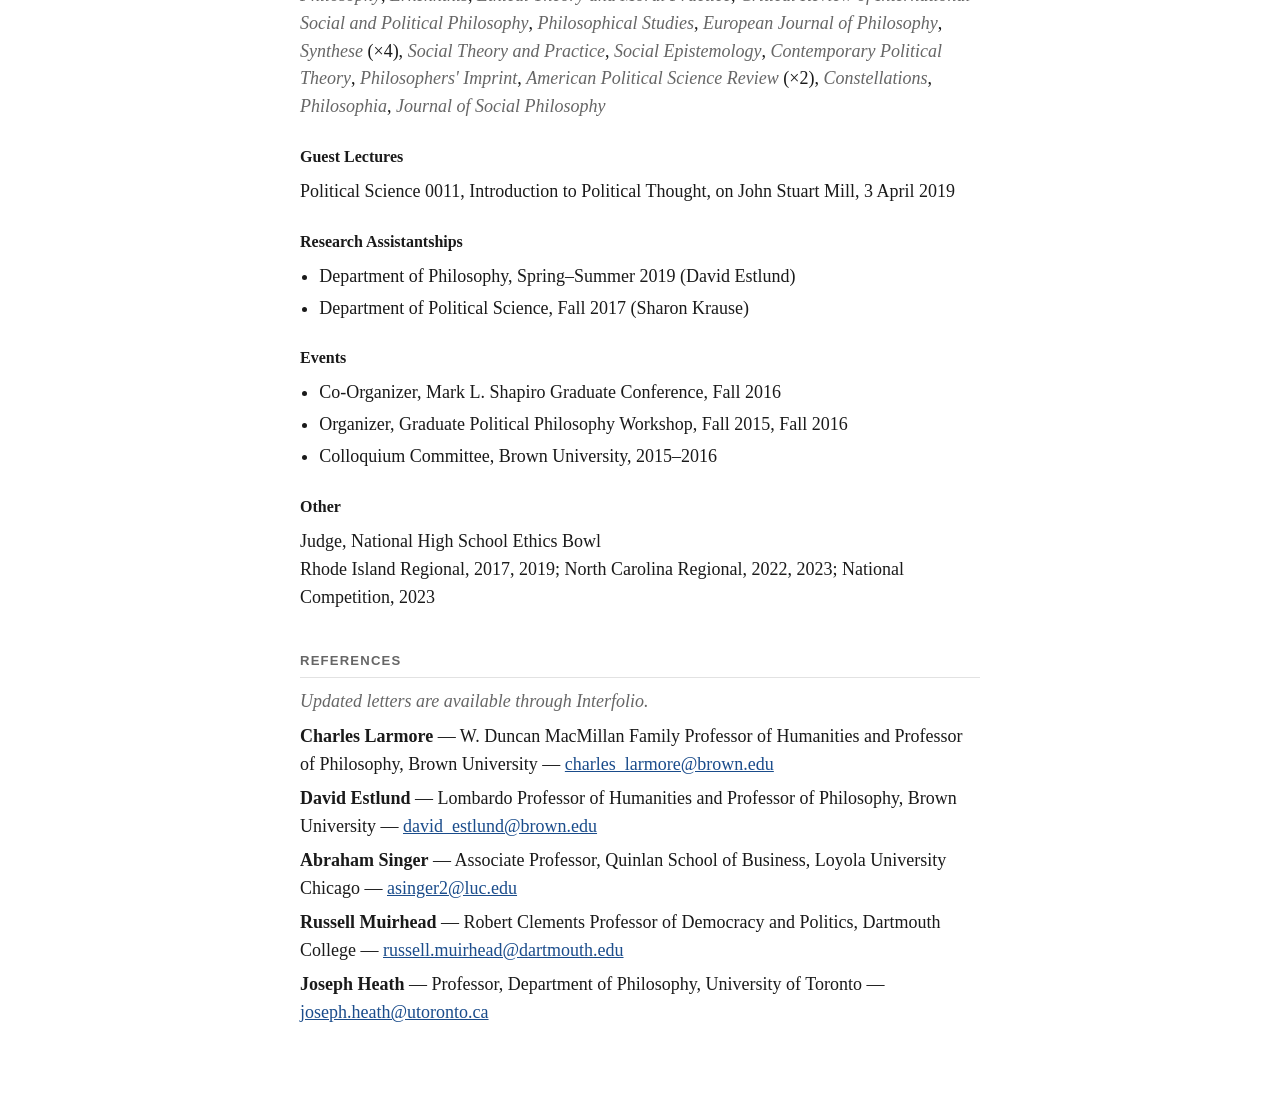
==== commit 6633a393: "Publish site 2026-10-15 20:54" ====
--- a/cv.html
+++ b/cv.html
@@ -71,8 +71,8 @@
 University</strong> (June 2012)</p>
 <h2 id="research">Research</h2>
 <h3 id="peer-reviewed-publications">Peer-Reviewed Publications</h3>
-<p>Forthcoming. <a href="https://doi.org/10.1111/phpe.70010">"Stasis
-Undermines Equality: Or, What's Wrong with Urban Growth Controls?"</a>
+<p>2026. <a href="https://doi.org/10.1111/phpe.70010">"Stasis Undermines
+Equality: Or, What's Wrong with Urban Growth Controls?"</a>
 <em>Philosophical Perspectives</em>.</p>
 <p>2025. <a href="https://doi.org/10.1017/S0266267125000057">"Cash Rules
 Everything Around Me: In Defence of Housing Markets."</a> <em>Economics
